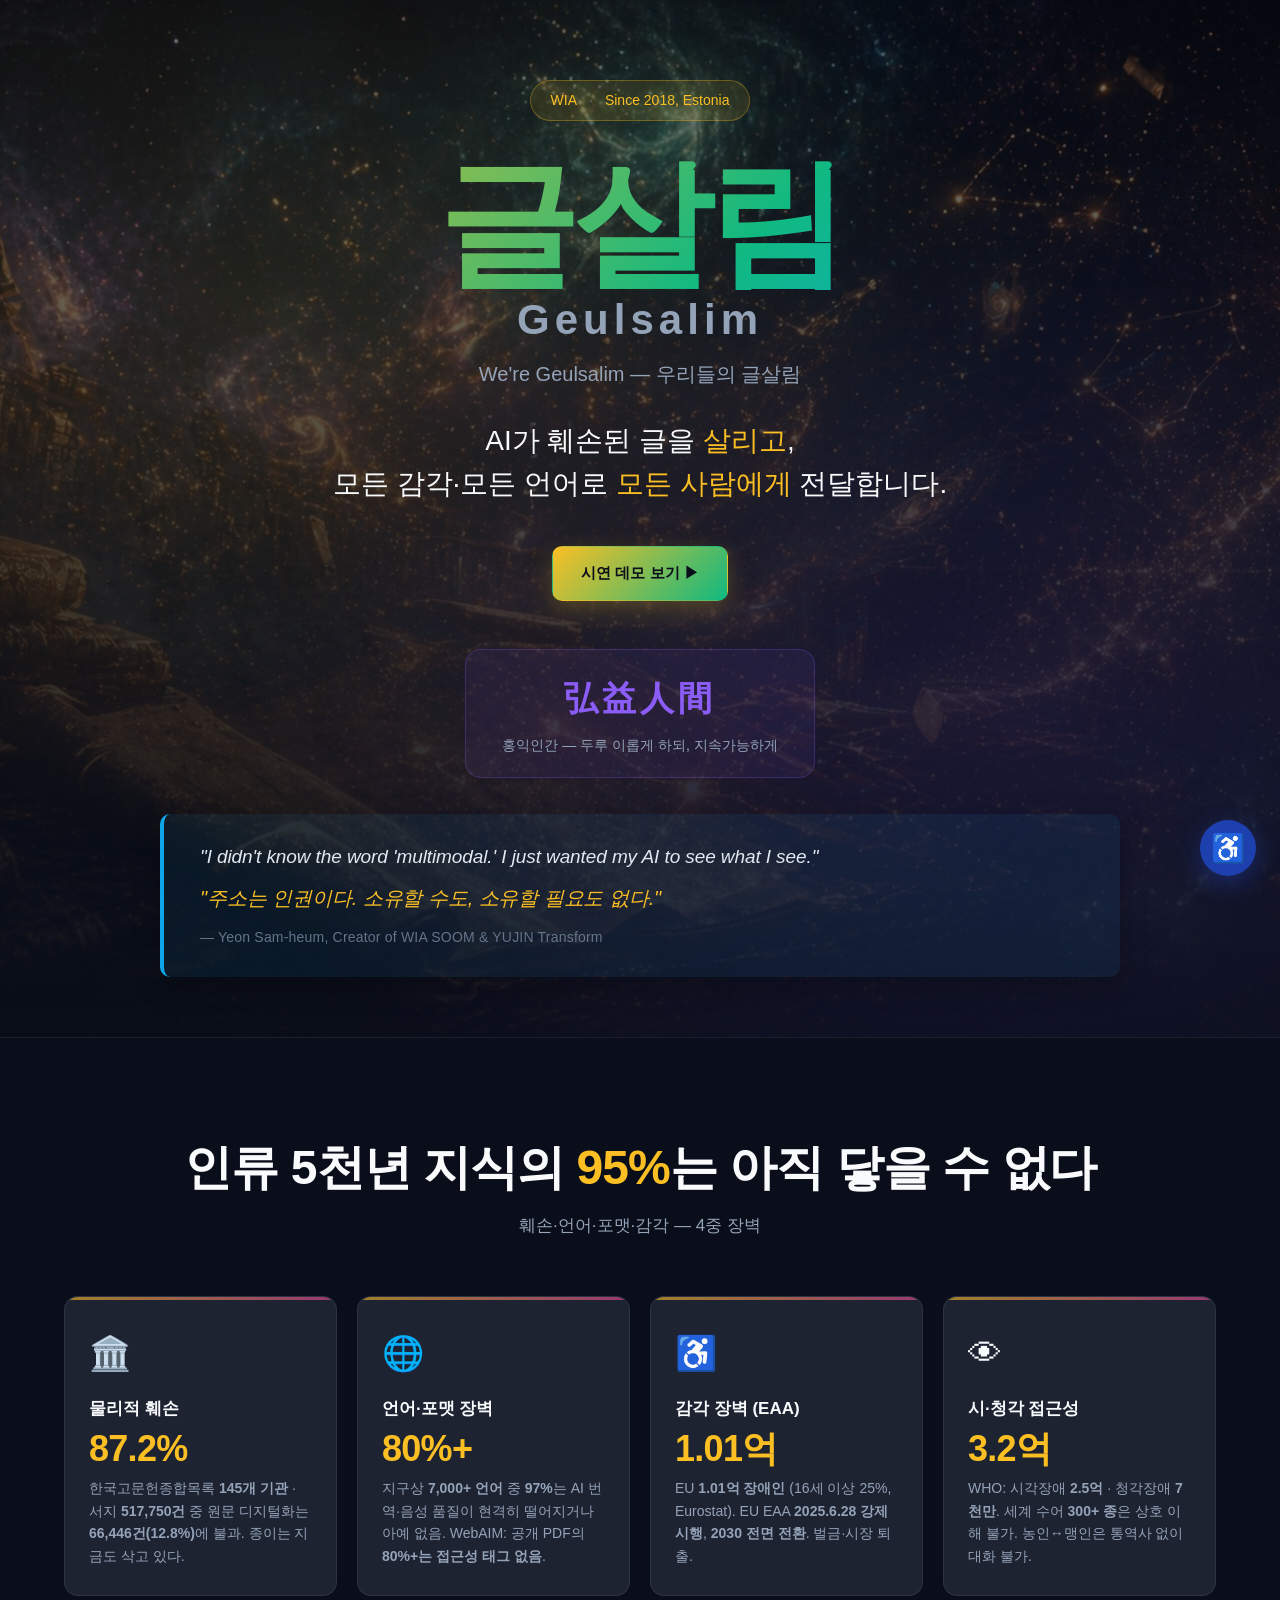
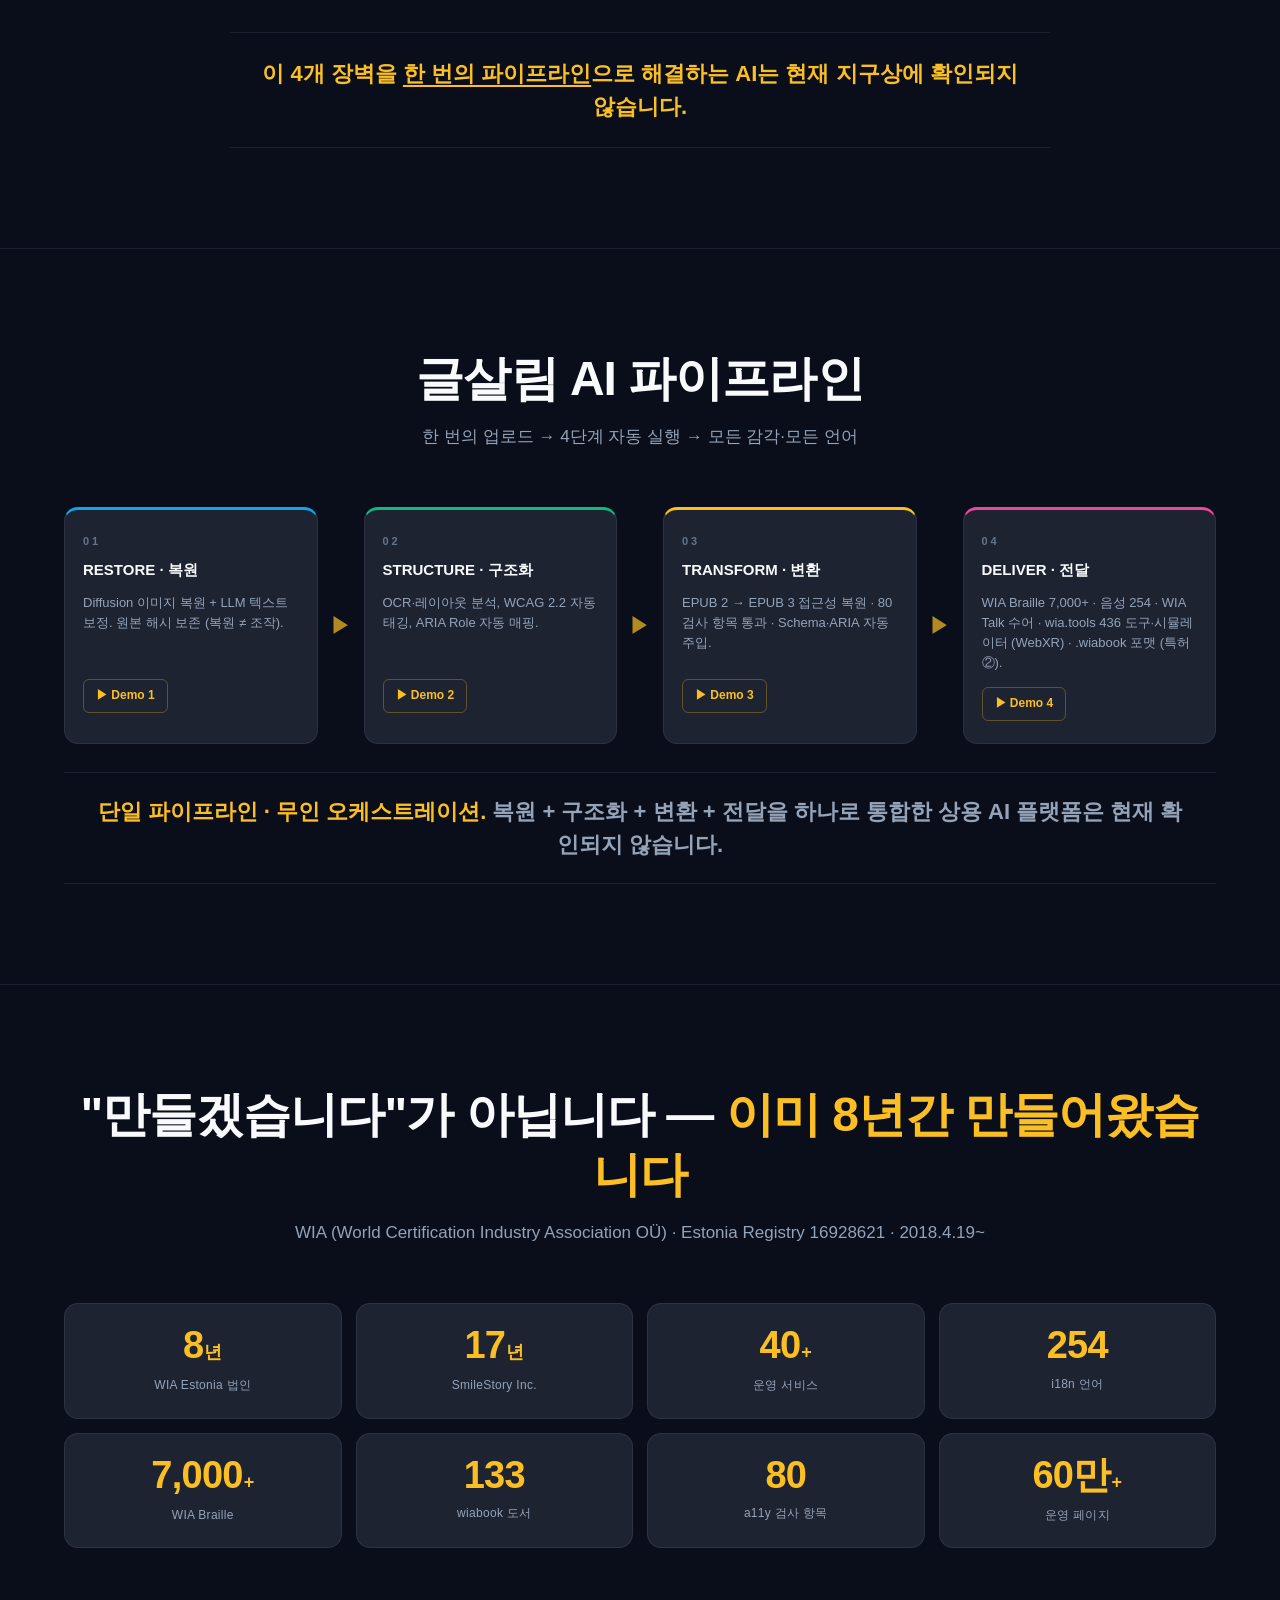
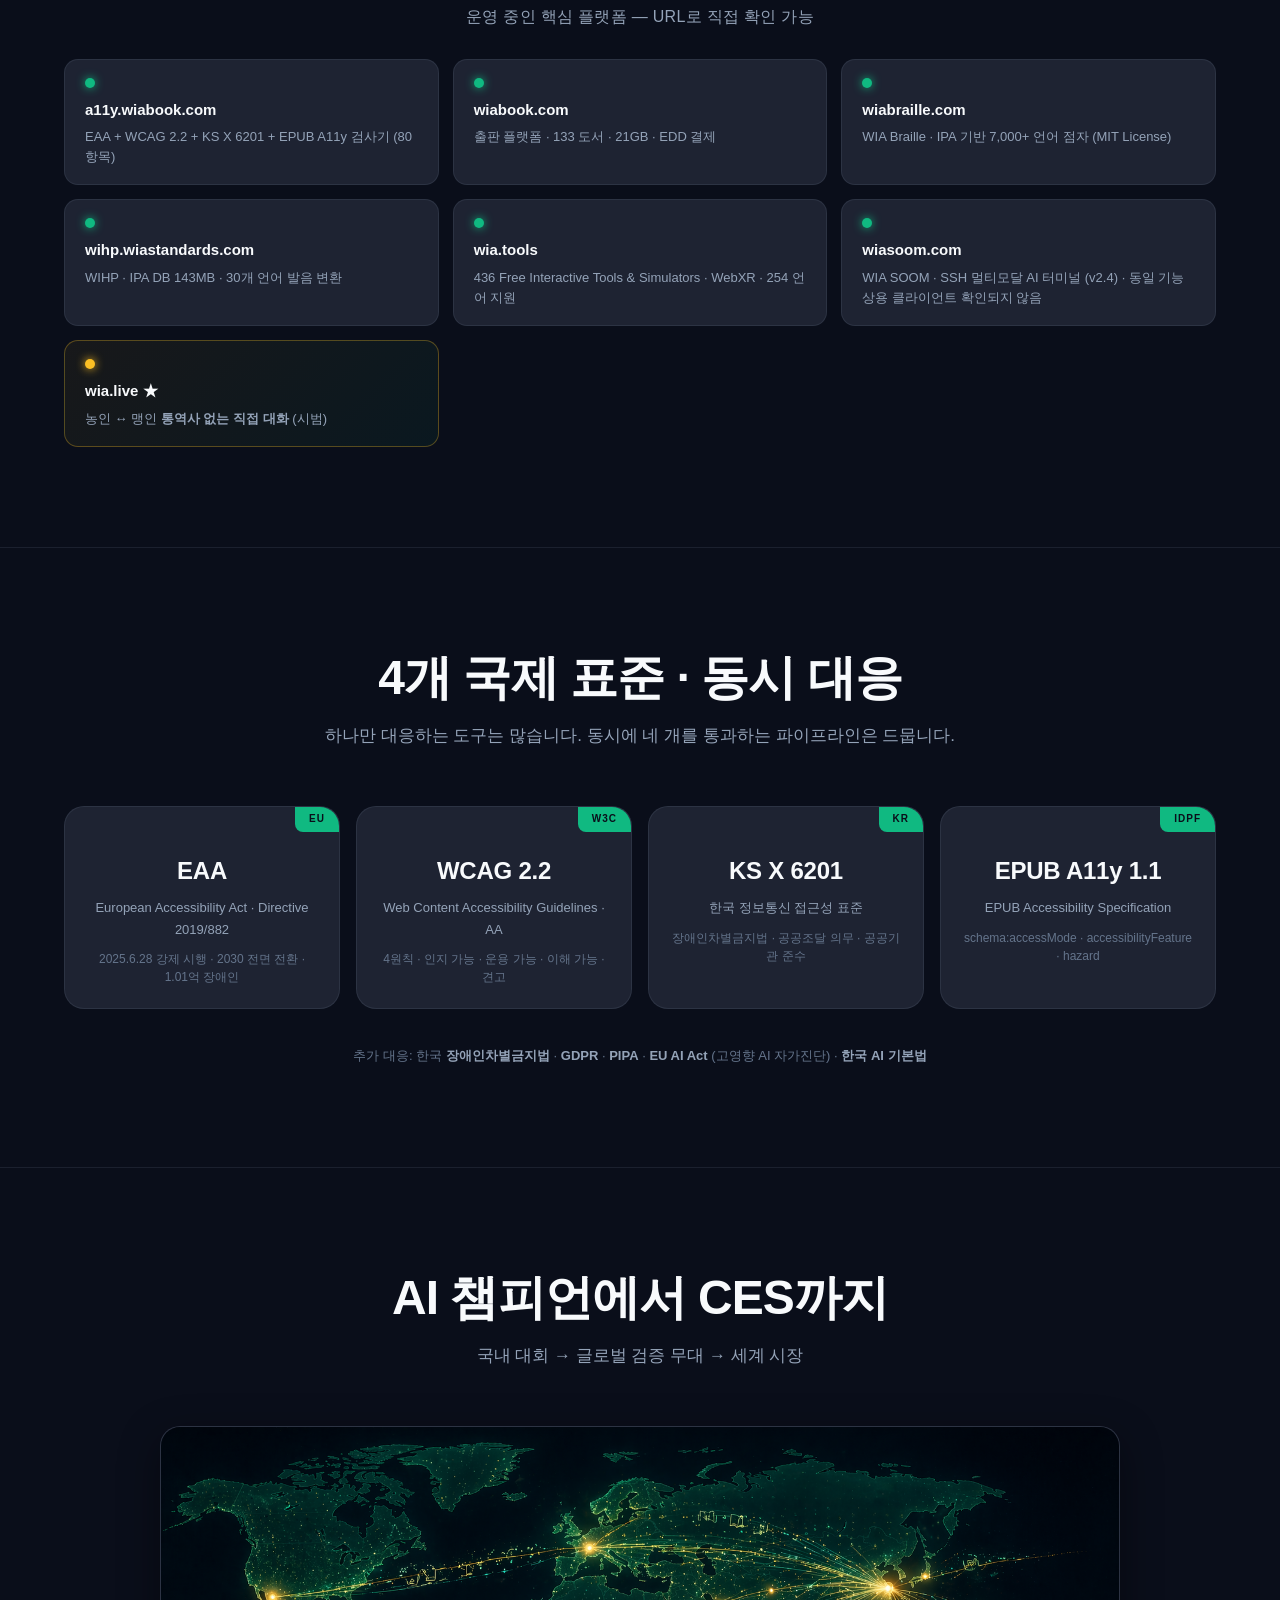
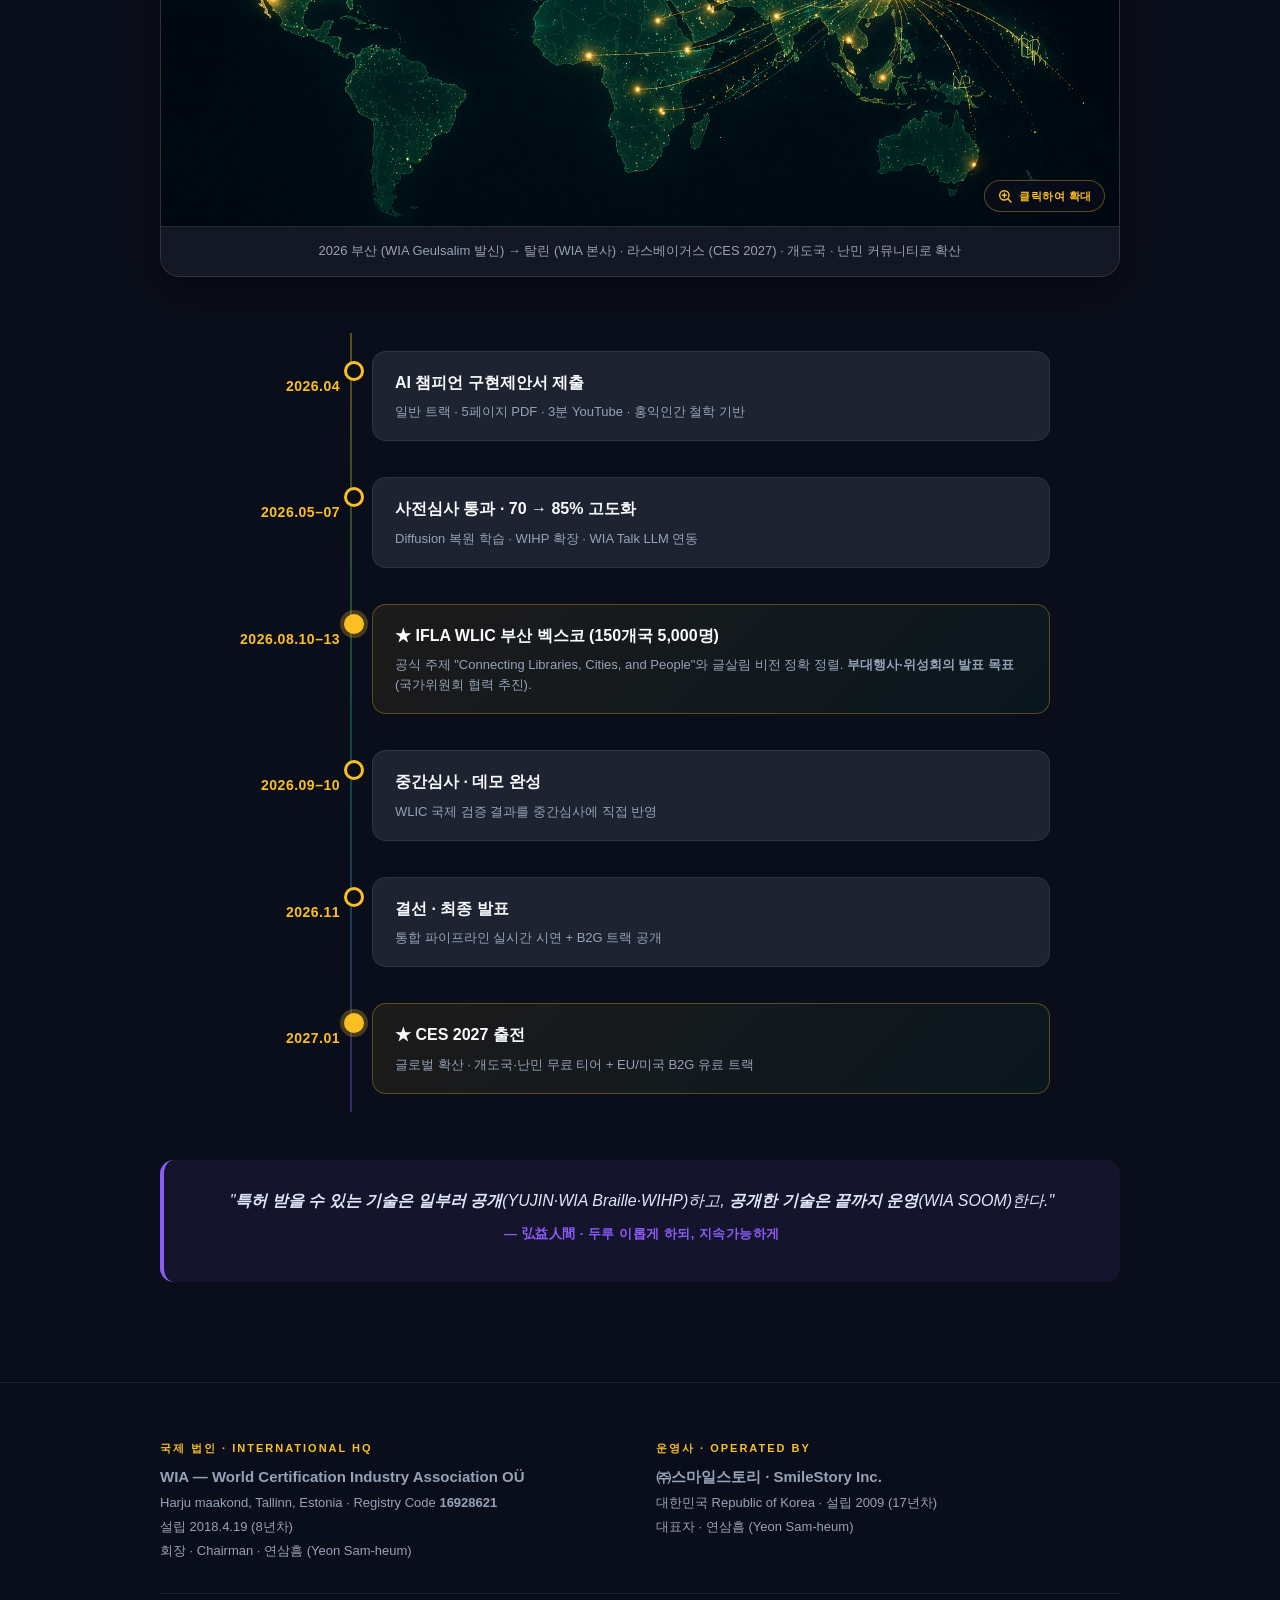
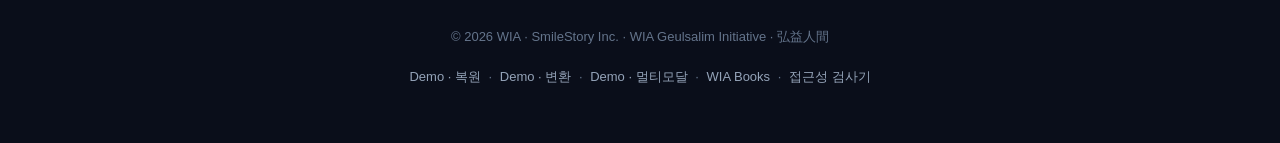
==== index.html @ 5330c53e "Initial release: WIA 글살림 — 2026 전국민 AI 챔피언 대회 출품작 4단계 통합 AI 파이프라인: 고문서 복원(Diffusion+LLM) → WCAG 2.2 " ====
<!DOCTYPE html>
<html lang="ko">
<head>
    <meta charset="UTF-8">
    <meta name="viewport" content="width=device-width, initial-scale=1.0">
    
    <!-- Primary Meta -->
    <title>WIA 글살림 — 고문서 복원·접근성 변환 AI | 2026 전국민 AI 챔피언 대회</title>
    <meta name="title" content="WIA 글살림 — 훼손된 글을 모든 사람에게">
    <meta name="description" content="AI로 훼손 고문서를 복원하고, WCAG 2.2·EPUB·점자·음성·3D 수어로 변환해 7,000개 언어·3억 감각장애인에게 전달하는 통합 AI 에이전트. 2026 전국민 AI 챔피언 대회 출품작.">
    <meta name="keywords" content="WIA 글살림, Geulsalim, 고문서 복원 AI, 접근성 AI, WCAG 2.2, EPUB 접근성, 점자 변환, 수어 AI, 다국어 AI, 문화유산 디지털화, 2026 AI 챔피언, 전국민 AI 경진대회, 연삼흠, WIA">
    <meta name="author" content="연삼흠 · WIA — World Certification Industry Association">
    <meta name="robots" content="index, follow">
    <link rel="canonical" href="https://wiageulsalim.com/">
    
    <!-- Open Graph -->
    <meta property="og:type" content="website">
    <meta property="og:url" content="https://wiageulsalim.com/">
    <meta property="og:title" content="WIA 글살림 — 고문서 복원·접근성 변환 AI | 2026 AI 챔피언 대회">
    <meta property="og:description" content="AI로 훼손 고문서를 복원하고, 7,000개 언어·3억 감각장애인에게 전달. WCAG 2.2·EPUB·점자·수어 통합 파이프라인. 2026 전국민 AI 챔피언 대회 출품작.">
    <meta property="og:image" content="https://wiageulsalim.com/assets/images/og-image.png">
    <meta property="og:locale" content="ko_KR">
    <meta property="og:site_name" content="WIA 글살림">
    <!-- Twitter Card -->
    <meta name="twitter:card" content="summary_large_image">
    <meta name="twitter:title" content="WIA 글살림 — 고문서 복원·접근성 변환 AI">
    <meta name="twitter:description" content="AI로 훼손 고문서를 복원하고, 7,000개 언어·3억 감각장애인에게 전달하는 통합 AI 에이전트.">
    <meta name="twitter:image" content="https://wiageulsalim.com/assets/images/og-image.png">
    <!-- JSON-LD 구조화 데이터 -->
    <script type="application/ld+json">
    {
      "@context": "https://schema.org",
      "@type": "SoftwareApplication",
      "name": "WIA 글살림",
      "alternateName": ["WIA Geulsalim", "글살림 AI"],
      "description": "AI로 훼손 고문서를 복원하고, WCAG 2.2·EPUB·점자·음성·3D 수어로 변환해 7,000개 언어·3억 감각장애인에게 전달하는 통합 AI 에이전트.",
      "url": "https://wiageulsalim.com",
      "author": {
        "@type": "Person",
        "name": "연삼흠",
        "alternateName": "Yeon Sam-heum",
        "affiliation": {
          "@type": "Organization",
          "name": "WIA — World Certification Industry Association",
          "url": "https://wia.world"
        }
      },
      "applicationCategory": "AIApplication",
      "operatingSystem": "Web",
      "offers": { "@type": "Offer", "price": "0", "priceCurrency": "KRW" },
      "keywords": "고문서 복원, 접근성 AI, 문화유산 디지털화, WCAG 2.2, 점자, 수어, 다국어",
      "datePublished": "2026-04-23",
      "license": "https://github.com/WIA-Official/wia-standards-public/blob/main/LICENSE"
    }
    </script>
    
    <!-- Favicon — WIA 공식 파비콘 (wiabook.com 동일) -->
    <link rel="icon" href="/favicon.ico" sizes="any">
    <link rel="icon" type="image/png" href="/assets/images/favicon.png">
    <link rel="apple-touch-icon" sizes="180x180" href="/assets/images/apple-touch-icon.png">
    
    <!-- Fonts -->
    <link rel="preconnect" href="https://cdn.jsdelivr.net">
    <link rel="stylesheet" href="https://cdn.jsdelivr.net/gh/orioncactus/pretendard/dist/web/static/pretendard.css">
    
    <!-- Styles -->
    <link rel="stylesheet" href="/assets/css/main.css">

    <!-- No-JS + reduced-motion fallback: 애니메이션 미작동 환경에서도 콘텐츠 전부 표시 -->
    <noscript>
        <style>.reveal { opacity: 1 !important; transform: none !important; }</style>
    </noscript>
    <style>
        @media (prefers-reduced-motion: reduce) {
            .reveal { opacity: 1 !important; transform: none !important; transition: none !important; }
        }
    </style>
    <script>
        // JS가 로드됐지만 IntersectionObserver 실패 등으로 .is-visible이 안 붙는 최악의 경우에도
        // 1.2초 후에는 무조건 보이게 하는 안전장치 (콘텐츠 영구 숨김 방지)
        (function () {
            var safety = setTimeout(function () {
                document.querySelectorAll('.reveal').forEach(function (el) {
                    el.classList.add('is-visible');
                });
            }, 1200);
            // main.js가 정상 동작하면 그쪽이 먼저 is-visible을 붙이고, 이 타이머는 harmless no-op
            window.__geulsalimFallback = safety;
        })();
    </script>
    
    <!-- Structured Data -->
    <script type="application/ld+json">
    {
      "@context": "https://schema.org",
      "@type": "WebApplication",
      "name": "WIA Geulsalim",
      "alternateName": "We're Geulsalim",
      "description": "AI-powered document restoration and universal accessibility transformation agent",
      "applicationCategory": "Accessibility Tool",
      "operatingSystem": "Web",
      "offers": { "@type": "Offer", "price": "0", "priceCurrency": "USD" },
      "author": {
        "@type": "Organization",
        "name": "World Certification Industry Association",
        "alternateName": "WIA",
        "foundingDate": "2018-04-19",
        "location": "Estonia",
        "url": "https://wia.codes"
      },
      "provider": {
        "@type": "Organization",
        "name": "SmileStory Inc.",
        "foundingDate": "2009",
        "location": "South Korea"
      }
    }
    </script>
</head>
<body>
    <!-- ============================================ -->
    <!-- SECTION 1: HERO - 훅 (3초 안에 전달) -->
    <!-- ============================================ -->
    <section id="hero" class="hero">
        <div class="container">
            <div class="hero-badge">
                <span class="badge-wia">WIA</span>
                <span class="badge-divider">·</span>
                <span class="badge-year">Since 2018, Estonia</span>
            </div>
            <h1 class="hero-title">
                <span class="title-ko">글살림</span>
                <span class="title-en">Geulsalim</span>
            </h1>
            <p class="hero-subtitle">We're Geulsalim — 우리들의 글살림</p>
            <p class="hero-tagline">
                AI가 훼손된 글을 <em>살리고</em>,<br>
                모든 감각·모든 언어로 <em>모든 사람에게</em> 전달합니다.
            </p>
            <div class="hero-cta">
                <a href="/demo/restore/" class="btn btn-primary">시연 데모 보기 ▶</a>
            </div>
            <div class="hero-philosophy">
                <span class="han">弘益人間</span>
                <span class="ko">홍익인간 — 두루 이롭게 하되, 지속가능하게</span>
            </div>
            <div class="hero-quote">
                <p>"I didn't know the word 'multimodal.' I just wanted my AI to see what I see."</p>
                <p class="quote-ko">"주소는 인권이다. 소유할 수도, 소유할 필요도 없다."</p>
                <span class="quote-by">— Yeon Sam-heum, Creator of WIA SOOM &amp; YUJIN Transform</span>
            </div>
        </div>
    </section>

    <!-- ============================================ -->
    <!-- SECTION 2: PROBLEM - 왜 필요한가 -->
    <!-- ============================================ -->
    <section id="problem" class="problem">
        <div class="container">
            <h2>인류 5천년 지식의 <span class="num-hi">95%</span>는 아직 닿을 수 없다</h2>
            <p class="section-lead">훼손·언어·포맷·감각 — 4중 장벽</p>

            <div class="problem-grid">
                <article class="problem-card reveal">
                    <div class="card-icon">🏛️</div>
                    <h3>물리적 훼손</h3>
                    <div class="card-stat">87.2%</div>
                    <p>한국고문헌종합목록 <strong>145개 기관</strong> · 서지 <strong>517,750건</strong> 중
                       원문 디지털화는 <strong>66,446건(12.8%)</strong>에 불과. 종이는 지금도 삭고 있다.</p>
                </article>
                <article class="problem-card reveal">
                    <div class="card-icon">🌐</div>
                    <h3>언어·포맷 장벽</h3>
                    <div class="card-stat">80%+</div>
                    <p>지구상 <strong>7,000+ 언어</strong> 중 <strong>97%</strong>는 AI 번역·음성 품질이 현격히 떨어지거나 아예 없음.
                       WebAIM: 공개 PDF의 <strong>80%+는 접근성 태그 없음</strong>.</p>
                </article>
                <article class="problem-card reveal">
                    <div class="card-icon">♿</div>
                    <h3>감각 장벽 (EAA)</h3>
                    <div class="card-stat">1.01억</div>
                    <p>EU <strong>1.01억 장애인</strong> (16세 이상 25%, Eurostat). EU EAA
                       <strong>2025.6.28 강제 시행</strong>, <strong>2030 전면 전환</strong>. 벌금·시장 퇴출.</p>
                </article>
                <article class="problem-card reveal">
                    <div class="card-icon">👁</div>
                    <h3>시·청각 접근성</h3>
                    <div class="card-stat">3.2억</div>
                    <p>WHO: 시각장애 <strong>2.5억</strong> · 청각장애 <strong>7천만</strong>.
                       세계 수어 <strong>300+ 종</strong>은 상호 이해 불가. 농인↔맹인은 통역사 없이 대화 불가.</p>
                </article>
            </div>

            <p class="problem-callout">
                이 4개 장벽을 <u>한 번의 파이프라인</u>으로 해결하는 AI는 현재 지구상에 확인되지 않습니다.
            </p>
        </div>
    </section>

    <!-- ============================================ -->
    <!-- SECTION 3: SOLUTION - 무엇을 하는가 -->
    <!-- ============================================ -->
    <section id="solution" class="solution">
        <div class="container">
            <h2>글살림 AI 파이프라인</h2>
            <p class="section-lead">한 번의 업로드 → 4단계 자동 실행 → 모든 감각·모든 언어</p>

            <div class="pipeline">
                <div class="pipeline-step reveal" data-color="restore">
                    <div class="step-num">01</div>
                    <h3>RESTORE · 복원</h3>
                    <p>Diffusion 이미지 복원 + LLM 텍스트 보정. 원본 해시 보존 (복원 ≠ 조작).</p>
                    <a href="/demo/restore/" class="step-demo">▶ Demo 1</a>
                </div>
                <div class="pipeline-arrow">▶</div>
                <div class="pipeline-step reveal" data-color="structure">
                    <div class="step-num">02</div>
                    <h3>STRUCTURE · 구조화</h3>
                    <p>OCR·레이아웃 분석, WCAG 2.2 자동 태깅, ARIA Role 자동 매핑.</p>
                    <a href="/demo/transform/" class="step-demo">▶ Demo 2</a>
                </div>
                <div class="pipeline-arrow">▶</div>
                <div class="pipeline-step reveal" data-color="transform">
                    <div class="step-num">03</div>
                    <h3>TRANSFORM · 변환</h3>
                    <p>EPUB 2 → EPUB 3 접근성 복원 · 80 검사 항목 통과 · Schema·ARIA 자동 주입.</p>
                    <a href="/demo/epub/" class="step-demo">▶ Demo 3</a>
                </div>
                <div class="pipeline-arrow">▶</div>
                <div class="pipeline-step reveal" data-color="deliver">
                    <div class="step-num">04</div>
                    <h3>DELIVER · 전달</h3>
                    <p>WIA Braille 7,000+ · 음성 254 · WIA Talk 수어 · wia.tools 436 도구·시뮬레이터 (WebXR) · .wiabook 포맷 (특허 ②).</p>
                    <a href="/demo/multimodal/" class="step-demo">▶ Demo 4</a>
                </div>
            </div>

            <p class="pipeline-footnote">
                <strong>단일 파이프라인 · 무인 오케스트레이션.</strong>
                복원 + 구조화 + 변환 + 전달을 하나로 통합한 상용 AI 플랫폼은 현재 확인되지 않습니다.
            </p>
        </div>
    </section>

    <!-- ============================================ -->
    <!-- SECTION 4: PROOF - 이미 하고 있다 -->
    <!-- ============================================ -->
    <section id="proof" class="proof">
        <div class="container">
            <h2>"만들겠습니다"가 아닙니다 — <em>이미 8년간 만들어왔습니다</em></h2>
            <p class="section-lead">WIA (World Certification Industry Association OÜ) · Estonia Registry 16928621 · 2018.4.19~</p>

            <div class="proof-stats">
                <div class="stat-card reveal"><span class="num">8</span><span class="unit">년</span><span class="label">WIA Estonia 법인</span></div>
                <div class="stat-card reveal"><span class="num">17</span><span class="unit">년</span><span class="label">SmileStory Inc.</span></div>
                <div class="stat-card reveal"><span class="num">40</span><span class="unit">+</span><span class="label">운영 서비스</span></div>
                <div class="stat-card reveal"><span class="num">254</span><span class="label">i18n 언어</span></div>
                <div class="stat-card reveal"><span class="num">7,000</span><span class="unit">+</span><span class="label">WIA Braille</span></div>
                <div class="stat-card reveal"><span class="num">133</span><span class="label">wiabook 도서</span></div>
                <div class="stat-card reveal"><span class="num">80</span><span class="label">a11y 검사 항목</span></div>
                <div class="stat-card reveal"><span class="num">60만</span><span class="unit">+</span><span class="label">운영 페이지</span></div>
            </div>

            <p class="proof-subtitle">운영 중인 핵심 플랫폼 — URL로 직접 확인 가능</p>

            <div class="proof-services">
                <a href="https://a11y.wiabook.com" target="_blank" rel="noopener" class="service-card reveal">
                    <div class="service-dot"></div>
                    <div class="service-name">a11y.wiabook.com</div>
                    <div class="service-desc">EAA + WCAG 2.2 + KS X 6201 + EPUB A11y 검사기 (80항목)</div>
                </a>
                <a href="https://wiabook.com" target="_blank" rel="noopener" class="service-card reveal">
                    <div class="service-dot"></div>
                    <div class="service-name">wiabook.com</div>
                    <div class="service-desc">출판 플랫폼 · 133 도서 · 21GB · EDD 결제</div>
                </a>
                <a href="https://wiabraille.com" target="_blank" rel="noopener" class="service-card reveal">
                    <div class="service-dot"></div>
                    <div class="service-name">wiabraille.com</div>
                    <div class="service-desc">WIA Braille · IPA 기반 7,000+ 언어 점자 (MIT License)</div>
                </a>
                <a href="https://wihp.wiastandards.com" target="_blank" rel="noopener" class="service-card reveal">
                    <div class="service-dot"></div>
                    <div class="service-name">wihp.wiastandards.com</div>
                    <div class="service-desc">WIHP · IPA DB 143MB · 30개 언어 발음 변환</div>
                </a>
                <a href="https://wia.tools/" target="_blank" rel="noopener" class="service-card reveal">
                    <div class="service-dot"></div>
                    <div class="service-name">wia.tools</div>
                    <div class="service-desc">436 Free Interactive Tools &amp; Simulators · WebXR · 254 언어 지원</div>
                </a>
                <a href="https://wiasoom.com" target="_blank" rel="noopener" class="service-card reveal">
                    <div class="service-dot"></div>
                    <div class="service-name">wiasoom.com</div>
                    <div class="service-desc">WIA SOOM · SSH 멀티모달 AI 터미널 (v2.4) · 동일 기능 상용 클라이언트 확인되지 않음</div>
                </a>
                <a href="https://wia.live" target="_blank" rel="noopener" class="service-card reveal highlight">
                    <div class="service-dot gold"></div>
                    <div class="service-name">wia.live ★</div>
                    <div class="service-desc">농인 ↔ 맹인 <strong>통역사 없는 직접 대화</strong> (시범)</div>
                </a>
            </div>
        </div>
    </section>

    <!-- ============================================ -->
    <!-- SECTION 5: STANDARDS - 국제 표준 대응 -->
    <!-- ============================================ -->
    <section id="standards" class="standards">
        <div class="container">
            <h2>4개 국제 표준 · 동시 대응</h2>
            <p class="section-lead">하나만 대응하는 도구는 많습니다. 동시에 네 개를 통과하는 파이프라인은 드뭅니다.</p>

            <div class="standards-grid">
                <div class="standard-badge reveal">
                    <div class="std-ribbon">EU</div>
                    <h3>EAA</h3>
                    <p class="std-sub">European Accessibility Act · Directive 2019/882</p>
                    <p class="std-meta">2025.6.28 강제 시행 · 2030 전면 전환 · 1.01억 장애인</p>
                </div>
                <div class="standard-badge reveal">
                    <div class="std-ribbon">W3C</div>
                    <h3>WCAG 2.2</h3>
                    <p class="std-sub">Web Content Accessibility Guidelines · AA</p>
                    <p class="std-meta">4원칙 · 인지 가능 · 운용 가능 · 이해 가능 · 견고</p>
                </div>
                <div class="standard-badge reveal">
                    <div class="std-ribbon">KR</div>
                    <h3>KS X 6201</h3>
                    <p class="std-sub">한국 정보통신 접근성 표준</p>
                    <p class="std-meta">장애인차별금지법 · 공공조달 의무 · 공공기관 준수</p>
                </div>
                <div class="standard-badge reveal">
                    <div class="std-ribbon">IDPF</div>
                    <h3>EPUB A11y 1.1</h3>
                    <p class="std-sub">EPUB Accessibility Specification</p>
                    <p class="std-meta">schema:accessMode · accessibilityFeature · hazard</p>
                </div>
            </div>

            <p class="standards-footnote">
                추가 대응: 한국 <strong>장애인차별금지법</strong> · <strong>GDPR</strong> · <strong>PIPA</strong> ·
                <strong>EU AI Act</strong> (고영향 AI 자가진단) · <strong>한국 AI 기본법</strong>
            </p>
        </div>
    </section>

    <!-- ============================================ -->
    <!-- SECTION 6: VISION - CES 2027 로드맵 -->
    <!-- ============================================ -->
    <section id="vision" class="vision">
        <div class="container">
            <h2>AI 챔피언에서 CES까지</h2>
            <p class="section-lead">국내 대회 → 글로벌 검증 무대 → 세계 시장</p>

            <figure class="global-map reveal">
                <button class="zoomable" type="button"
                        data-zoom-src="/assets/images/global-roadmap.png"
                        data-zoom-alt="부산(한국)에서 발신된 황금빛 데이터 흐름이 에스토니아 탈린, 라스베이거스, 동남아시아·중동·아프리카 개발도상국 노드로 뻗어나가는 세계 지도"
                        aria-label="글로벌 확산 지도 확대 보기">
                    <img src="/assets/images/global-roadmap.png"
                         alt="부산(한국)에서 발신된 황금빛 데이터 흐름이 에스토니아 탈린, 라스베이거스, 동남아시아·중동·아프리카 개발도상국 노드로 뻗어나가는 세계 지도"
                         loading="lazy">
                    <span class="zoom-hint" aria-hidden="true">
                        <svg width="16" height="16" viewBox="0 0 24 24" fill="none" stroke="currentColor" stroke-width="2.2" stroke-linecap="round" stroke-linejoin="round"><circle cx="11" cy="11" r="7"/><path d="m21 21-4.35-4.35"/><path d="M11 8v6M8 11h6"/></svg>
                        클릭하여 확대
                    </span>
                </button>
                <figcaption>
                    2026 부산 (WIA Geulsalim 발신) →
                    탈린 (WIA 본사) · 라스베이거스 (CES 2027) · 개도국 · 난민 커뮤니티로 확산
                </figcaption>
            </figure>

            <ol class="vision-timeline">
                <li class="timeline-item reveal">
                    <div class="timeline-date">2026.04</div>
                    <div class="timeline-body">
                        <h3>AI 챔피언 구현제안서 제출</h3>
                        <p>일반 트랙 · 5페이지 PDF · 3분 YouTube · 홍익인간 철학 기반</p>
                    </div>
                </li>
                <li class="timeline-item reveal">
                    <div class="timeline-date">2026.05–07</div>
                    <div class="timeline-body">
                        <h3>사전심사 통과 · 70 → 85% 고도화</h3>
                        <p>Diffusion 복원 학습 · WIHP 확장 · WIA Talk LLM 연동</p>
                    </div>
                </li>
                <li class="timeline-item reveal highlight">
                    <div class="timeline-date">2026.08.10–13</div>
                    <div class="timeline-body">
                        <h3>★ IFLA WLIC 부산 벡스코 (150개국 5,000명)</h3>
                        <p>공식 주제 "Connecting Libraries, Cities, and People"와 글살림 비전 정확 정렬.
                           <strong>부대행사·위성회의 발표 목표</strong> (국가위원회 협력 추진).</p>
                    </div>
                </li>
                <li class="timeline-item reveal">
                    <div class="timeline-date">2026.09–10</div>
                    <div class="timeline-body">
                        <h3>중간심사 · 데모 완성</h3>
                        <p>WLIC 국제 검증 결과를 중간심사에 직접 반영</p>
                    </div>
                </li>
                <li class="timeline-item reveal">
                    <div class="timeline-date">2026.11</div>
                    <div class="timeline-body">
                        <h3>결선 · 최종 발표</h3>
                        <p>통합 파이프라인 실시간 시연 + B2G 트랙 공개</p>
                    </div>
                </li>
                <li class="timeline-item reveal highlight">
                    <div class="timeline-date">2027.01</div>
                    <div class="timeline-body">
                        <h3>★ CES 2027 출전</h3>
                        <p>글로벌 확산 · 개도국·난민 무료 티어 + EU/미국 B2G 유료 트랙</p>
                    </div>
                </li>
            </ol>

            <div class="vision-quote">
                <p>"<strong>특허 받을 수 있는 기술은 일부러 공개</strong>(YUJIN·WIA Braille·WIHP)하고,
                <strong>공개한 기술은 끝까지 운영</strong>(WIA SOOM)한다."</p>
                <p class="quote-by">— 弘益人間 · 두루 이롭게 하되, 지속가능하게</p>
            </div>
        </div>
    </section>

    <!-- ============================================ -->
    <!-- Image Zoom Dialog (lightbox) — WIA Geulsalim -->
    <!-- ============================================ -->
    <dialog id="imgZoom" class="img-zoom" aria-label="이미지 확대 보기">
        <button class="img-zoom-close" type="button" aria-label="닫기 (Esc)">×</button>
        <img class="img-zoom-img" src="" alt="">
        <p class="img-zoom-caption"></p>
    </dialog>

    <!-- ============================================ -->
    <!-- SECTION 7: FOOTER -->
    <!-- ============================================ -->
    <footer class="footer">
        <div class="container">
            <div class="footer-orgs">
                <div class="footer-org">
                    <div class="footer-org-label">국제 법인 · International HQ</div>
                    <p class="footer-org-name">WIA — World Certification Industry Association OÜ</p>
                    <p>Harju maakond, Tallinn, Estonia · Registry Code <strong>16928621</strong></p>
                    <p>설립 2018.4.19 (8년차)</p>
                    <p>회장 · Chairman · 연삼흠 (Yeon Sam-heum)</p>
                </div>
                <div class="footer-org">
                    <div class="footer-org-label">운영사 · Operated by</div>
                    <p class="footer-org-name">㈜스마일스토리 · SmileStory Inc.</p>
                    <p>대한민국 Republic of Korea · 설립 2009 (17년차)</p>
                    <p>대표자 · 연삼흠 (Yeon Sam-heum)</p>
                </div>
            </div>
            <p class="footer-copy">© 2026 WIA · SmileStory Inc. · WIA Geulsalim Initiative · 弘益人間</p>
            <p class="footer-links">
                <a href="/demo/restore/">Demo · 복원</a> ·
                <a href="/demo/transform/">Demo · 변환</a> ·
                <a href="/demo/multimodal/">Demo · 멀티모달</a> ·
                <a href="https://wiabook.com" target="_blank" rel="noopener">WIA Books</a> ·
                <a href="https://a11y.wiabook.com" target="_blank" rel="noopener">접근성 검사기</a>
            </p>
        </div>
    </footer>

    <script src="/assets/js/main.js"></script>
    <script src="/assets/js/a11y-widget.js" defer></script>
</body>
</html>
---- assets/css/main.css ----
/* ==========================================================
   WIA Geulsalim — Main Stylesheet
   We're Geulsalim · 우리들의 글살림 · 弘益人間
   ========================================================== */

* { margin: 0; padding: 0; box-sizing: border-box; }

:root {
    --bg-primary: #0a0e1a;
    --bg-secondary: #141824;
    --bg-card: #1e2332;
    --bg-card-2: #252c3f;
    --text-primary: #f8fafc;
    --text-secondary: #94a3b8;
    --text-muted: #64748b;

    --accent-gold: #fbbf24;     /* 글살림 — 따뜻한 금색 (생명) */
    --accent-jade: #10b981;     /* 살림 — 생명·복원 (녹색) */
    --accent-violet: #8b5cf6;   /* 지식·문화 */
    --accent-ocean: #0ea5e9;    /* 글로벌 */
    --accent-rose: #ec4899;     /* 멀티모달 */

    --border: #334155;
    --border-soft: rgba(148, 163, 184, 0.12);
    --max-width: 1200px;
    --radius: 14px;
    --radius-lg: 20px;
    --shadow-glow: 0 0 32px rgba(251, 191, 36, 0.18);
}

html { scroll-behavior: smooth; }

body {
    font-family: 'Pretendard', -apple-system, BlinkMacSystemFont, sans-serif;
    background: var(--bg-primary);
    color: var(--text-primary);
    line-height: 1.65;
    overflow-x: hidden;
    -webkit-font-smoothing: antialiased;
}

.container {
    max-width: var(--max-width);
    margin: 0 auto;
    padding: 0 24px;
}

em { font-style: normal; color: var(--accent-gold); }
.num-hi { color: var(--accent-gold); font-weight: 900; }

/* ============================================
   SECTION 1: HERO
   ============================================ */
.hero {
    min-height: 100vh;
    display: flex;
    align-items: center;
    background:
        linear-gradient(180deg, rgba(10,14,26,0.55) 0%, rgba(10,14,26,0.82) 55%, rgba(10,14,26,0.94) 100%),
        url('/assets/images/hero-bg.jpg') center/cover no-repeat,
        linear-gradient(135deg, #0a0e1a 0%, #1a1f35 100%);
    text-align: center;
    padding: 80px 0 60px;
    position: relative;
    overflow: hidden;
}

.hero::before {
    content: '';
    position: absolute;
    inset: 0;
    background:
        radial-gradient(ellipse at 20% 30%, rgba(251, 191, 36, 0.12) 0%, transparent 55%),
        radial-gradient(ellipse at 80% 70%, rgba(139, 92, 246, 0.12) 0%, transparent 55%);
    opacity: 0.9;
    pointer-events: none;
}
.hero > .container { position: relative; z-index: 2; width: 100%; }

.hero-badge {
    display: inline-flex;
    gap: 12px;
    align-items: center;
    padding: 8px 20px;
    background: rgba(251, 191, 36, 0.1);
    border: 1px solid rgba(251, 191, 36, 0.3);
    border-radius: 50px;
    font-size: 14px;
    color: var(--accent-gold);
    margin-bottom: 36px;
}
.badge-divider { color: var(--text-muted); }

.hero-title {
    font-size: clamp(64px, 11vw, 140px);
    font-weight: 900;
    letter-spacing: -0.04em;
    line-height: 0.95;
    margin-bottom: 18px;
}
.hero-title .title-ko {
    display: block;
    background: linear-gradient(135deg, var(--accent-gold) 0%, var(--accent-jade) 60%, var(--accent-ocean) 100%);
    -webkit-background-clip: text;
    -webkit-text-fill-color: transparent;
    background-clip: text;
}
.hero-title .title-en {
    display: block;
    font-size: 0.3em;
    font-weight: 600;
    color: var(--text-secondary);
    letter-spacing: 0.12em;
    margin-top: 10px;
}

.hero-subtitle {
    font-size: clamp(16px, 2vw, 20px);
    color: var(--text-secondary);
    margin-bottom: 28px;
    font-weight: 500;
}

.hero-tagline {
    font-size: clamp(18px, 2.7vw, 28px);
    color: var(--text-primary);
    max-width: 820px;
    margin: 0 auto 40px;
    font-weight: 300;
    line-height: 1.55;
}

.hero-cta {
    display: flex;
    gap: 16px;
    justify-content: center;
    flex-wrap: wrap;
    margin-bottom: 48px;
}
.btn {
    display: inline-flex;
    align-items: center;
    padding: 14px 28px;
    border-radius: 10px;
    font-size: 15px;
    font-weight: 700;
    text-decoration: none;
    transition: all 0.25s ease;
    border: 1px solid transparent;
}
.btn-primary {
    background: linear-gradient(135deg, var(--accent-gold), var(--accent-jade));
    color: #0a0e1a;
    box-shadow: 0 8px 24px rgba(251, 191, 36, 0.25);
}
.btn-primary:hover { transform: translateY(-2px); box-shadow: 0 12px 32px rgba(251, 191, 36, 0.35); }
.btn-ghost {
    background: transparent;
    color: var(--text-primary);
    border-color: var(--border);
}
.btn-ghost:hover { border-color: var(--accent-gold); color: var(--accent-gold); }

.hero-philosophy {
    display: inline-flex;
    flex-direction: column;
    align-items: center;
    gap: 8px;
    padding: 20px 36px;
    background: rgba(139, 92, 246, 0.08);
    border: 1px solid rgba(139, 92, 246, 0.25);
    border-radius: 16px;
    margin-bottom: 36px;
}
.hero-philosophy .han {
    font-size: 34px;
    font-weight: 700;
    color: var(--accent-violet);
    letter-spacing: 0.12em;
}
.hero-philosophy .ko {
    font-size: 14px;
    color: var(--text-secondary);
}

.hero-quote {
    max-width: 960px;
    margin: 0 auto;
    padding: 28px 36px;
    background: rgba(14, 165, 233, 0.07);
    border-left: 4px solid var(--accent-ocean);
    border-radius: 10px;
    text-align: left;
    box-shadow: 0 8px 28px rgba(0, 0, 0, 0.25);
}
.hero-quote p {
    font-size: 19px;
    color: #e2e8f0;
    font-style: italic;
    margin-bottom: 12px;
    line-height: 1.55;
    letter-spacing: -0.005em;
}
.hero-quote .quote-ko {
    color: var(--accent-gold);
    font-size: 20px;
    font-weight: 500;
}
.hero-quote .quote-by {
    font-size: 14px;
    color: var(--text-muted);
    font-style: normal;
    display: block;
    margin-top: 10px;
    letter-spacing: 0.2px;
}
@media (max-width: 720px) {
    .hero-quote { padding: 22px 22px; }
    .hero-quote p { font-size: 16px; }
    .hero-quote .quote-ko { font-size: 17px; }
}

/* ============================================
   GENERAL SECTION
   ============================================ */
section:not(.hero) {
    padding: 100px 0;
    border-top: 1px solid var(--border-soft);
    position: relative;
}
section h2 {
    font-size: clamp(28px, 4.5vw, 48px);
    font-weight: 800;
    margin-bottom: 14px;
    letter-spacing: -0.02em;
    text-align: center;
    line-height: 1.25;
}
.section-lead {
    font-size: 17px;
    color: var(--text-secondary);
    text-align: center;
    margin-bottom: 56px;
    max-width: 720px;
    margin-left: auto;
    margin-right: auto;
}

/* ============================================
   SECTION 2: PROBLEM
   ============================================ */
.problem-grid {
    display: grid;
    grid-template-columns: repeat(auto-fit, minmax(260px, 1fr));
    gap: 20px;
    margin-bottom: 36px;
}
.problem-card {
    background: var(--bg-card);
    border: 1px solid var(--border-soft);
    border-radius: var(--radius);
    padding: 28px 24px;
    transition: transform 0.3s, border-color 0.3s;
    position: relative;
    overflow: hidden;
}
.problem-card::before {
    content: '';
    position: absolute;
    top: 0; left: 0; right: 0;
    height: 3px;
    background: linear-gradient(90deg, var(--accent-gold), var(--accent-rose));
    opacity: 0.6;
}
.problem-card:hover { transform: translateY(-4px); border-color: var(--accent-gold); }
.card-icon { font-size: 34px; margin-bottom: 14px; }
.problem-card h3 {
    font-size: 17px;
    font-weight: 700;
    margin-bottom: 8px;
    color: var(--text-primary);
}
.card-stat {
    font-size: 36px;
    font-weight: 900;
    color: var(--accent-gold);
    letter-spacing: -0.02em;
    margin-bottom: 10px;
    line-height: 1;
}
.problem-card p {
    font-size: 14px;
    color: var(--text-secondary);
    line-height: 1.6;
}
.problem-callout {
    text-align: center;
    font-size: 22px;
    color: var(--accent-gold);
    font-weight: 700;
    max-width: 820px;
    margin: 0 auto;
    padding: 24px 28px;
    border-top: 1px solid var(--border-soft);
    border-bottom: 1px solid var(--border-soft);
    line-height: 1.5;
}
@media (max-width: 720px) {
    .problem-callout { font-size: 18px; padding: 20px 22px; }
}
.problem-callout u { text-decoration-color: var(--accent-gold); text-underline-offset: 4px; }

/* ============================================
   SECTION 3: SOLUTION (Pipeline)
   ============================================ */
.pipeline {
    display: grid;
    grid-template-columns: 1fr auto 1fr auto 1fr auto 1fr;
    gap: 12px;
    align-items: stretch;
    margin-bottom: 28px;
}
.pipeline-step {
    background: var(--bg-card);
    border: 1px solid var(--border-soft);
    border-radius: var(--radius);
    padding: 22px 18px;
    position: relative;
    transition: all 0.3s;
}
.pipeline-step[data-color="restore"]   { border-top: 3px solid var(--accent-ocean); }
.pipeline-step[data-color="structure"] { border-top: 3px solid var(--accent-jade); }
.pipeline-step[data-color="transform"] { border-top: 3px solid var(--accent-gold); }
.pipeline-step[data-color="deliver"]   { border-top: 3px solid var(--accent-rose); }
.pipeline-step:hover { background: var(--bg-card-2); transform: translateY(-3px); }
.step-num {
    font-size: 11px;
    color: var(--text-muted);
    font-weight: 800;
    letter-spacing: 3px;
    margin-bottom: 8px;
}
.pipeline-step h3 {
    font-size: 15px;
    font-weight: 800;
    margin-bottom: 10px;
    color: var(--text-primary);
}
.pipeline-step p {
    font-size: 13px;
    color: var(--text-secondary);
    margin-bottom: 14px;
    line-height: 1.55;
    min-height: 72px;
}
.step-demo {
    display: inline-block;
    font-size: 12px;
    color: var(--accent-gold);
    text-decoration: none;
    font-weight: 700;
    padding: 6px 12px;
    border: 1px solid rgba(251, 191, 36, 0.3);
    border-radius: 6px;
    transition: all 0.25s;
}
.step-demo:hover { background: var(--accent-gold); color: #0a0e1a; }
.pipeline-arrow {
    font-size: 22px;
    color: var(--accent-gold);
    align-self: center;
    opacity: 0.7;
}
.pipeline-footnote {
    text-align: center;
    color: var(--text-secondary);
    font-size: 22px;
    font-weight: 600;
    max-width: 100%;
    margin: 0 auto;
    padding: 22px 28px;
    line-height: 1.5;
    border-top: 1px solid var(--border-soft);
    border-bottom: 1px solid var(--border-soft);
}
.pipeline-footnote strong { color: var(--accent-gold); }
@media (max-width: 720px) {
    .pipeline-footnote { font-size: 17px; padding: 18px 20px; }
}

/* ============================================
   SECTION 4: PROOF
   ============================================ */
.proof-stats {
    display: grid;
    grid-template-columns: repeat(4, 1fr);
    gap: 14px;
    margin-bottom: 56px;
}
@media (max-width: 720px) {
    .proof-stats { grid-template-columns: repeat(2, 1fr); }
}
.stat-card {
    background: var(--bg-card);
    border: 1px solid var(--border-soft);
    border-radius: var(--radius);
    padding: 22px 12px;
    text-align: center;
    transition: all 0.3s;
}
.stat-card:hover {
    background: var(--bg-card-2);
    border-color: var(--accent-gold);
    transform: translateY(-3px);
}
.stat-card .num {
    font-size: 38px;
    font-weight: 900;
    color: var(--accent-gold);
    letter-spacing: -0.02em;
    display: inline-block;
    line-height: 1;
}
.stat-card .unit {
    font-size: 18px;
    font-weight: 700;
    color: var(--accent-gold);
    margin-left: 1px;
}
.stat-card .label {
    display: block;
    margin-top: 8px;
    font-size: 12px;
    color: var(--text-secondary);
    letter-spacing: 0.3px;
}
.proof-subtitle {
    text-align: center;
    font-size: 16px;
    color: var(--text-secondary);
    margin-bottom: 28px;
    letter-spacing: 0.3px;
}
.proof-services {
    display: grid;
    grid-template-columns: repeat(auto-fit, minmax(280px, 1fr));
    gap: 14px;
}
.service-card {
    display: block;
    padding: 18px 20px;
    background: var(--bg-card);
    border: 1px solid var(--border-soft);
    border-radius: var(--radius);
    text-decoration: none;
    color: var(--text-primary);
    transition: all 0.3s;
    position: relative;
}
.service-card:hover {
    background: var(--bg-card-2);
    border-color: var(--accent-gold);
    transform: translateY(-2px);
}
.service-card.highlight {
    background: linear-gradient(135deg, rgba(251, 191, 36, 0.06), rgba(16, 185, 129, 0.06));
    border-color: rgba(251, 191, 36, 0.3);
}
.service-dot {
    width: 10px;
    height: 10px;
    background: var(--accent-jade);
    border-radius: 50%;
    margin-bottom: 10px;
    box-shadow: 0 0 10px var(--accent-jade);
    animation: dotPulse 2s infinite;
}
.service-dot.gold { background: var(--accent-gold); box-shadow: 0 0 10px var(--accent-gold); }
@keyframes dotPulse { 0%,100% { opacity: 1; } 50% { opacity: 0.4; } }
.service-name {
    font-size: 15px;
    font-weight: 700;
    margin-bottom: 5px;
    color: var(--text-primary);
}
.service-desc {
    font-size: 13px;
    color: var(--text-secondary);
    line-height: 1.5;
}

/* ============================================
   SECTION 5: STANDARDS
   ============================================ */
.standards-grid {
    display: grid;
    grid-template-columns: repeat(auto-fit, minmax(220px, 1fr));
    gap: 16px;
    margin-bottom: 36px;
}
.standard-badge {
    background: var(--bg-card);
    border: 1px solid var(--border-soft);
    border-radius: var(--radius-lg);
    padding: 28px 22px 22px;
    text-align: center;
    position: relative;
    transition: all 0.3s;
    overflow: hidden;
}
.standard-badge:hover {
    transform: translateY(-4px);
    border-color: var(--accent-jade);
    box-shadow: 0 12px 32px rgba(16, 185, 129, 0.15);
}
.std-ribbon {
    position: absolute;
    top: 0; right: 0;
    background: var(--accent-jade);
    color: #0a0e1a;
    font-size: 10px;
    font-weight: 800;
    padding: 4px 14px;
    letter-spacing: 1px;
    border-bottom-left-radius: 8px;
}
.standard-badge h3 {
    font-size: 24px;
    font-weight: 900;
    color: var(--text-primary);
    margin: 16px 0 6px;
    letter-spacing: -0.01em;
}
.std-sub {
    font-size: 13px;
    color: var(--text-secondary);
    margin-bottom: 10px;
    font-weight: 500;
}
.std-meta {
    font-size: 12px;
    color: var(--text-muted);
    line-height: 1.5;
}
.standards-footnote {
    text-align: center;
    font-size: 13px;
    color: var(--text-muted);
    max-width: 820px;
    margin: 0 auto;
    line-height: 1.7;
}
.standards-footnote strong { color: var(--text-secondary); font-weight: 600; }

/* ============================================
   SECTION 6: VISION (Timeline)
   ============================================ */
.global-map {
    max-width: 960px;
    margin: 0 auto 56px;
    border-radius: var(--radius-lg);
    overflow: hidden;
    border: 1px solid var(--border-soft);
    background: var(--bg-card);
    box-shadow: 0 12px 40px rgba(0, 0, 0, 0.4);
}
.global-map .zoomable {
    display: block;
    width: 100%;
    padding: 0;
    border: 0;
    background: transparent;
    cursor: zoom-in;
    position: relative;
    transition: transform 0.4s ease;
}
.global-map .zoomable:hover { transform: scale(1.01); }
.global-map .zoomable:focus-visible {
    outline: 3px solid var(--accent-gold);
    outline-offset: -3px;
}
.global-map img {
    display: block;
    width: 100%;
    height: auto;
}
.zoom-hint {
    position: absolute;
    bottom: 14px;
    right: 14px;
    display: inline-flex;
    align-items: center;
    gap: 6px;
    padding: 7px 12px;
    background: rgba(10, 14, 26, 0.78);
    color: var(--accent-gold);
    border: 1px solid rgba(251, 191, 36, 0.35);
    border-radius: 20px;
    font-size: 11px;
    font-weight: 700;
    letter-spacing: 0.5px;
    backdrop-filter: blur(6px);
    -webkit-backdrop-filter: blur(6px);
    pointer-events: none;
    transition: background 0.25s;
}
.global-map .zoomable:hover .zoom-hint {
    background: rgba(251, 191, 36, 0.95);
    color: #0a0e1a;
}

/* ---------- Image zoom dialog (lightbox) ---------- */
dialog.img-zoom {
    margin: auto;
    padding: 0;
    max-width: 98vw;
    max-height: 96vh;
    width: auto;
    height: auto;
    background: transparent;
    border: 0;
    overflow: visible;
    color: #fff;
}
dialog.img-zoom::backdrop {
    background: rgba(5, 8, 16, 0.92);
    backdrop-filter: blur(6px);
    -webkit-backdrop-filter: blur(6px);
}
dialog.img-zoom[open] {
    display: flex;
    flex-direction: column;
    align-items: center;
    gap: 12px;
    animation: zoomIn 0.25s ease-out;
}
@keyframes zoomIn {
    from { opacity: 0; transform: scale(0.96); }
    to   { opacity: 1; transform: scale(1); }
}
.img-zoom-img {
    display: block;
    max-width: 95vw;
    max-height: 85vh;
    width: auto;
    height: auto;
    border-radius: 10px;
    box-shadow: 0 30px 80px rgba(0, 0, 0, 0.7);
    background: #0a0e1a;
}
.img-zoom-caption {
    max-width: 95vw;
    font-size: 13px;
    color: var(--text-secondary);
    text-align: center;
    line-height: 1.55;
    padding: 0 12px;
}
.img-zoom-caption:empty { display: none; }
.img-zoom-close {
    position: fixed;
    top: 18px;
    right: 24px;
    width: 44px;
    height: 44px;
    border: 0;
    background: rgba(255, 255, 255, 0.08);
    color: #fff;
    font-size: 28px;
    font-weight: 300;
    line-height: 1;
    border-radius: 50%;
    cursor: pointer;
    transition: background 0.2s, transform 0.2s;
    z-index: 2;
    display: flex;
    align-items: center;
    justify-content: center;
}
.img-zoom-close:hover,
.img-zoom-close:focus-visible {
    background: var(--accent-gold);
    color: #0a0e1a;
    transform: rotate(90deg);
    outline: none;
}
.global-map figcaption {
    padding: 14px 20px;
    font-size: 13px;
    color: var(--text-secondary);
    text-align: center;
    background: var(--bg-secondary);
    border-top: 1px solid var(--border-soft);
    line-height: 1.55;
}

.vision-timeline {
    list-style: none;
    max-width: 820px;
    margin: 0 auto 48px;
    position: relative;
    padding: 0;
}
.vision-timeline::before {
    content: '';
    position: absolute;
    top: 0; bottom: 0;
    left: 120px;
    width: 2px;
    background: linear-gradient(180deg, var(--accent-gold), var(--accent-jade), var(--accent-violet));
    opacity: 0.35;
}
.timeline-item {
    display: grid;
    grid-template-columns: 110px 1fr;
    gap: 32px;
    padding: 18px 0;
    position: relative;
    align-items: start;
}
.timeline-item::before {
    content: '';
    position: absolute;
    left: 114px;
    top: 28px;
    width: 14px;
    height: 14px;
    background: var(--bg-primary);
    border: 3px solid var(--accent-gold);
    border-radius: 50%;
    z-index: 2;
}
.timeline-item.highlight::before {
    background: var(--accent-gold);
    box-shadow: 0 0 0 4px rgba(251, 191, 36, 0.25);
}
.timeline-date {
    text-align: right;
    font-size: 14px;
    font-weight: 700;
    color: var(--accent-gold);
    padding-top: 24px;
    letter-spacing: 0.5px;
}
.timeline-body {
    background: var(--bg-card);
    border: 1px solid var(--border-soft);
    border-radius: var(--radius);
    padding: 18px 22px;
    transition: all 0.3s;
}
.timeline-item.highlight .timeline-body {
    background: linear-gradient(135deg, rgba(251, 191, 36, 0.08), rgba(16, 185, 129, 0.05));
    border-color: rgba(251, 191, 36, 0.3);
}
.timeline-body:hover { border-color: var(--accent-jade); transform: translateX(4px); }
.timeline-body h3 {
    font-size: 16px;
    font-weight: 700;
    margin-bottom: 6px;
    color: var(--text-primary);
}
.timeline-body p {
    font-size: 13px;
    color: var(--text-secondary);
    line-height: 1.55;
}

.vision-quote {
    max-width: 960px;
    margin: 0 auto;
    padding: 28px 32px;
    background: rgba(139, 92, 246, 0.08);
    border-left: 4px solid var(--accent-violet);
    border-radius: var(--radius);
    text-align: center;
}
.vision-quote p {
    font-size: 16px;
    color: #e0e7ff;
    line-height: 1.6;
    margin-bottom: 10px;
    font-style: italic;
}
.vision-quote .quote-by {
    font-size: 13px;
    color: var(--accent-violet);
    font-weight: 600;
    letter-spacing: 0.5px;
    font-style: normal;
}

/* ============================================
   FOOTER
   ============================================ */
.footer {
    padding: 56px 0 56px;
    border-top: 1px solid var(--border-soft);
    color: var(--text-muted);
    font-size: 13px;
}
.footer-orgs {
    display: grid;
    grid-template-columns: 1fr 1fr;
    gap: 32px;
    max-width: 960px;
    margin: 0 auto 32px;
    padding-bottom: 28px;
    border-bottom: 1px solid var(--border-soft);
    text-align: left;
}
.footer-org-label {
    font-size: 11px;
    color: var(--accent-gold);
    font-weight: 700;
    letter-spacing: 2px;
    text-transform: uppercase;
    margin-bottom: 8px;
}
.footer-org-name {
    font-size: 15px;
    color: var(--text-primary);
    font-weight: 700;
    margin-bottom: 6px;
}
.footer-org p {
    margin-bottom: 4px;
    line-height: 1.55;
    color: var(--text-secondary);
}
.footer-copy {
    text-align: center;
    margin-bottom: 4px;
    color: var(--text-muted);
}
.footer-links {
    margin-top: 18px;
    text-align: center;
}
.footer-links a {
    color: var(--text-secondary);
    text-decoration: none;
    transition: color 0.2s;
    margin: 0 4px;
}
.footer-links a:hover { color: var(--accent-gold); }

@media (max-width: 720px) {
    .footer-orgs { grid-template-columns: 1fr; gap: 22px; padding-bottom: 22px; }
}

/* ============================================
   SCROLL REVEAL
   ============================================ */
.reveal {
    opacity: 0;
    transform: translateY(24px);
    transition: opacity 0.7s ease, transform 0.7s ease;
}
.reveal.is-visible {
    opacity: 1;
    transform: translateY(0);
}

/* ============================================
   RESPONSIVE
   ============================================ */
@media (max-width: 960px) {
    .pipeline {
        grid-template-columns: 1fr;
    }
    .pipeline-arrow {
        transform: rotate(90deg);
        margin: 4px 0;
        justify-self: center;
    }
    .pipeline-step p { min-height: auto; }
}

@media (max-width: 768px) {
    section:not(.hero) { padding: 72px 0; }
    .container { padding: 0 18px; }
    .hero { padding: 60px 0 40px; }
    .hero-cta { flex-direction: column; align-items: stretch; max-width: 280px; margin-left: auto; margin-right: auto; }
    .btn { justify-content: center; }
    .problem-grid,
    .proof-stats,
    .proof-services,
    .standards-grid {
        grid-template-columns: 1fr;
    }
    .vision-timeline::before { left: 18px; }
    .timeline-item { grid-template-columns: 1fr; gap: 8px; padding-left: 40px; }
    .timeline-item::before { left: 12px; top: 22px; }
    .timeline-date { text-align: left; padding-top: 0; font-size: 13px; }
    .hero-quote { text-align: left; }
}
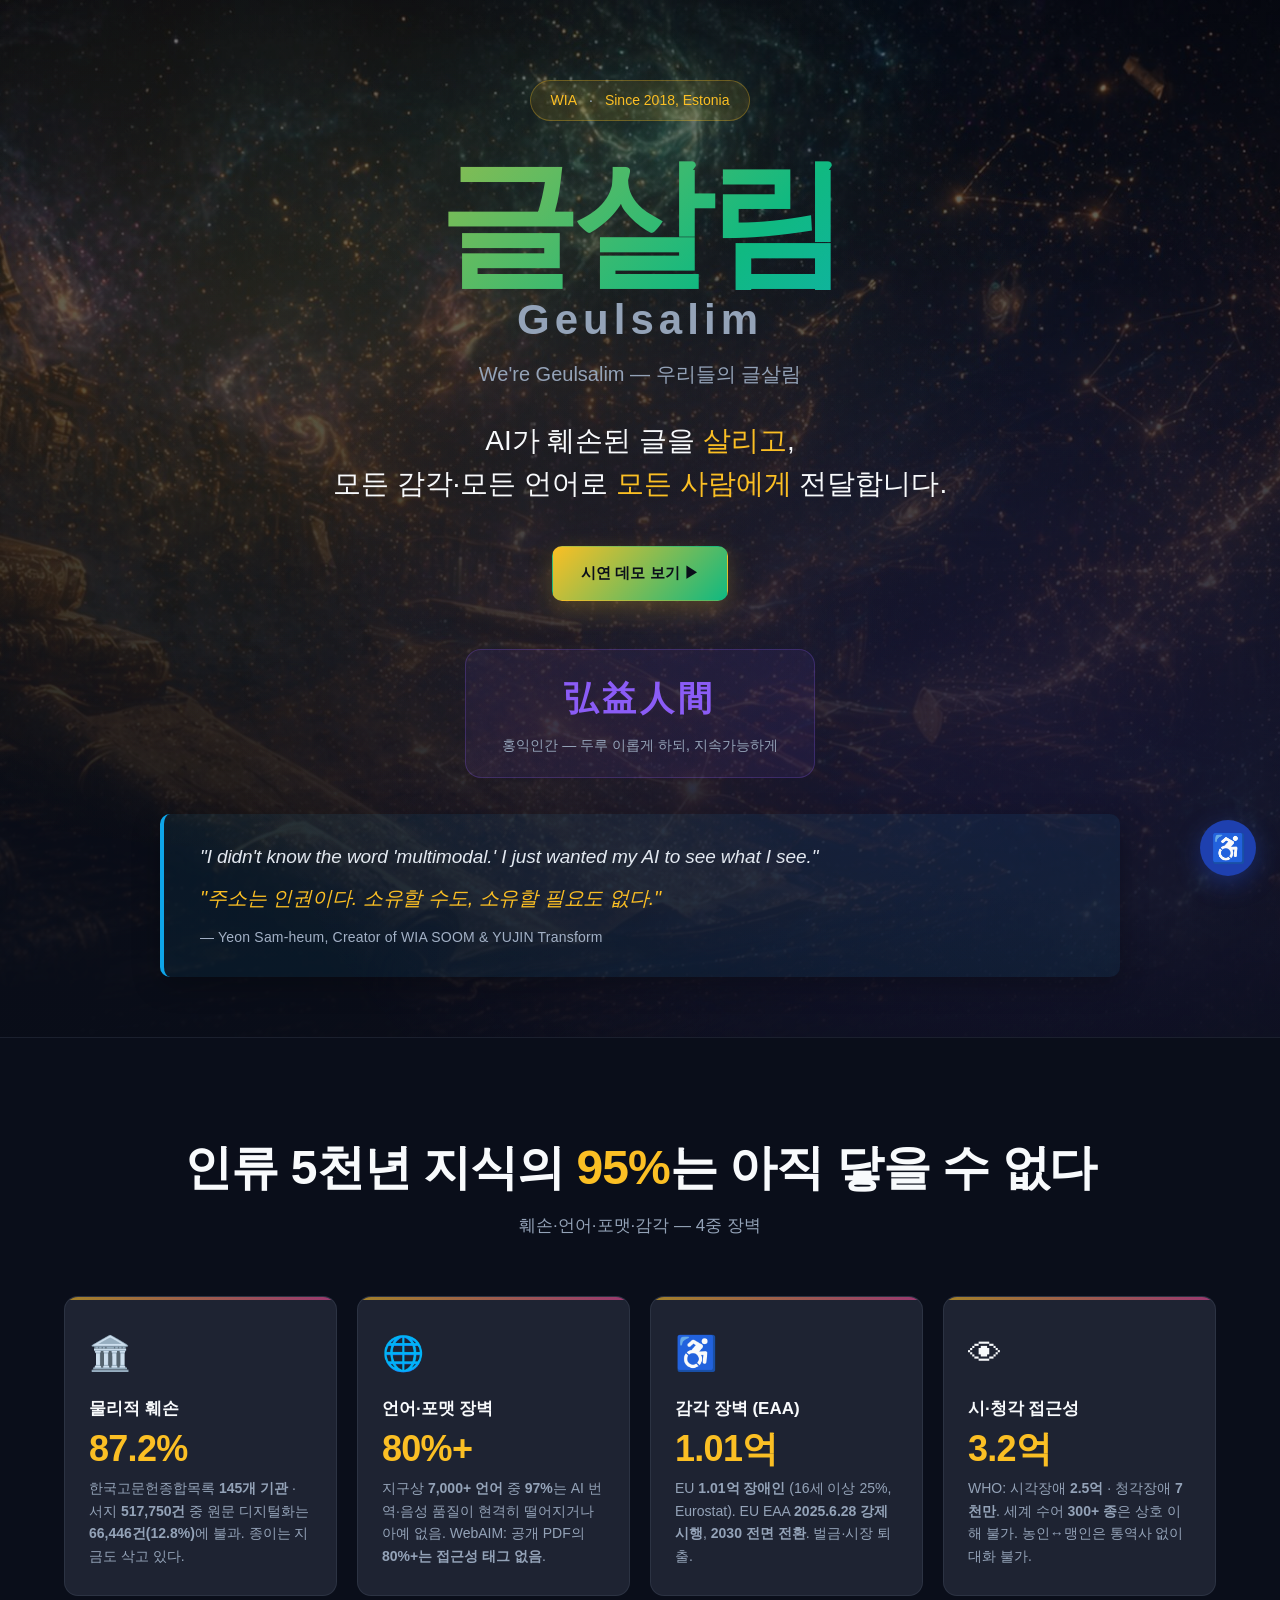
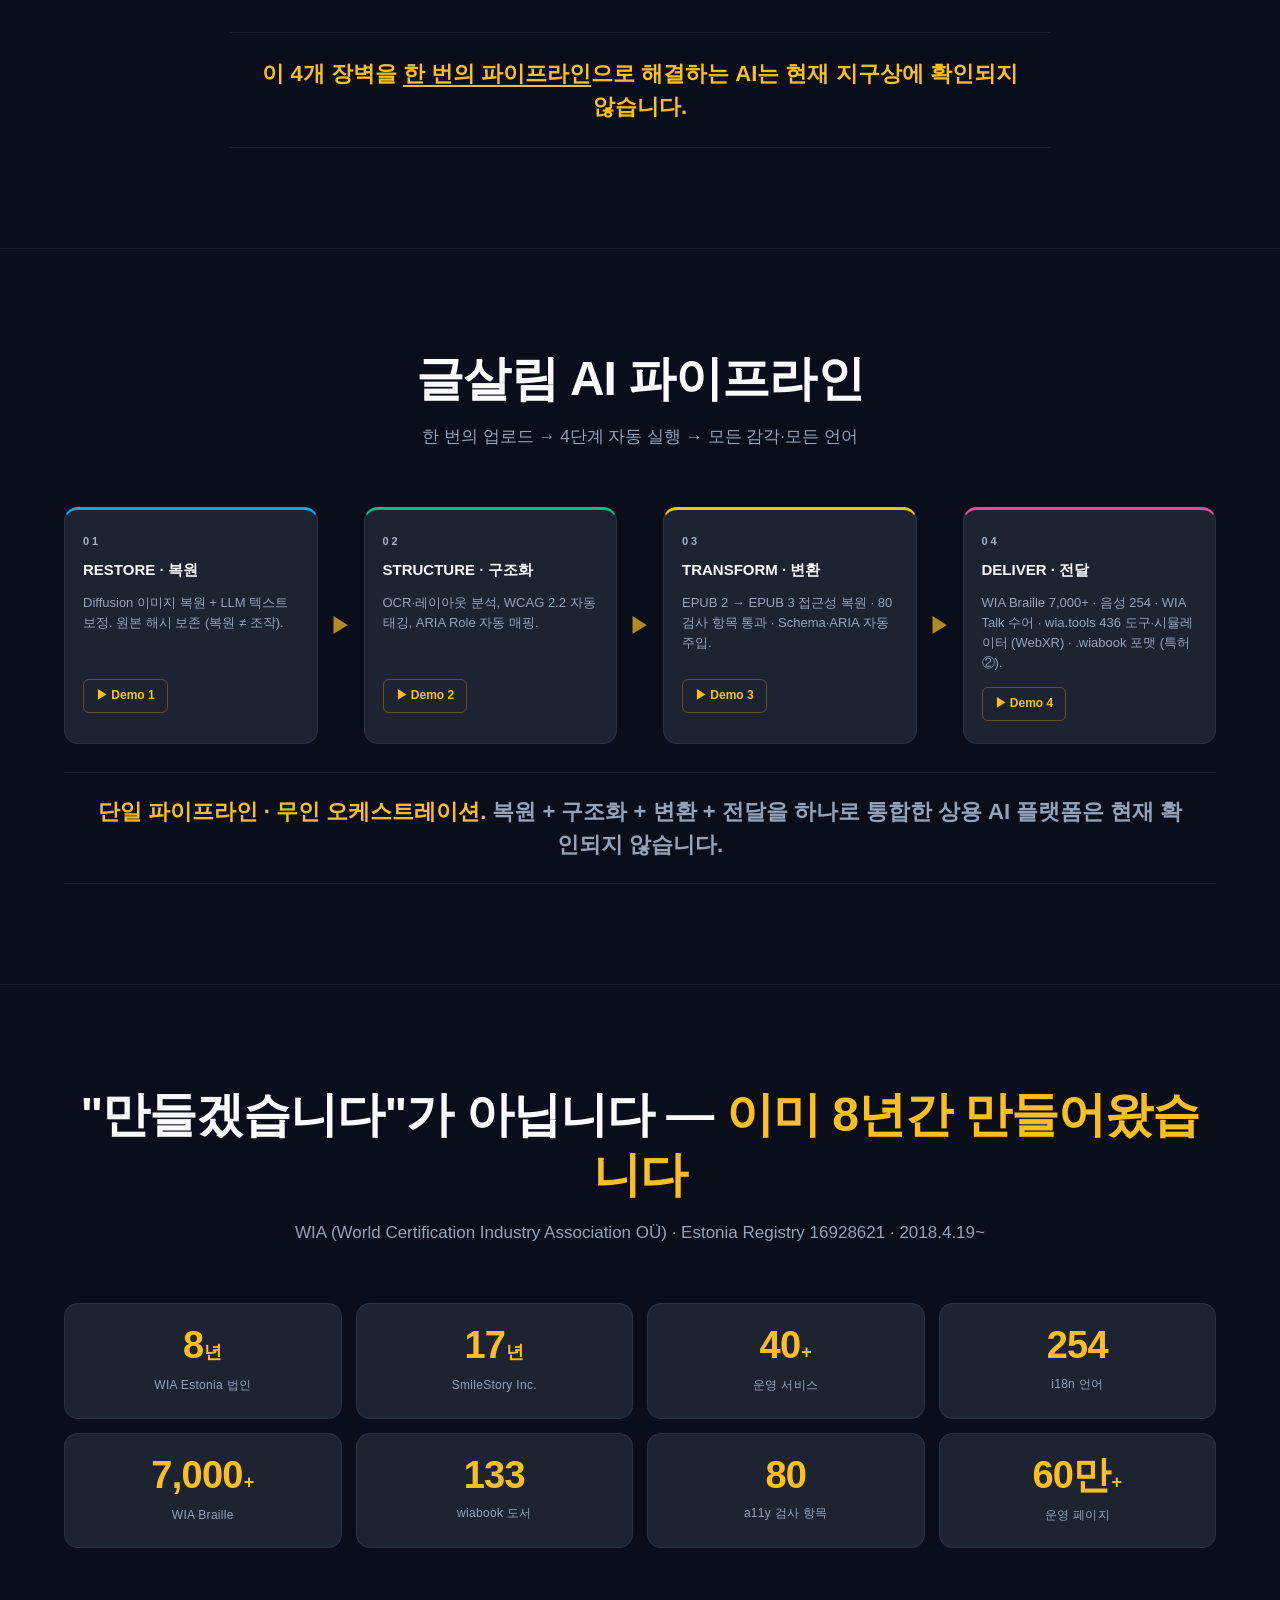
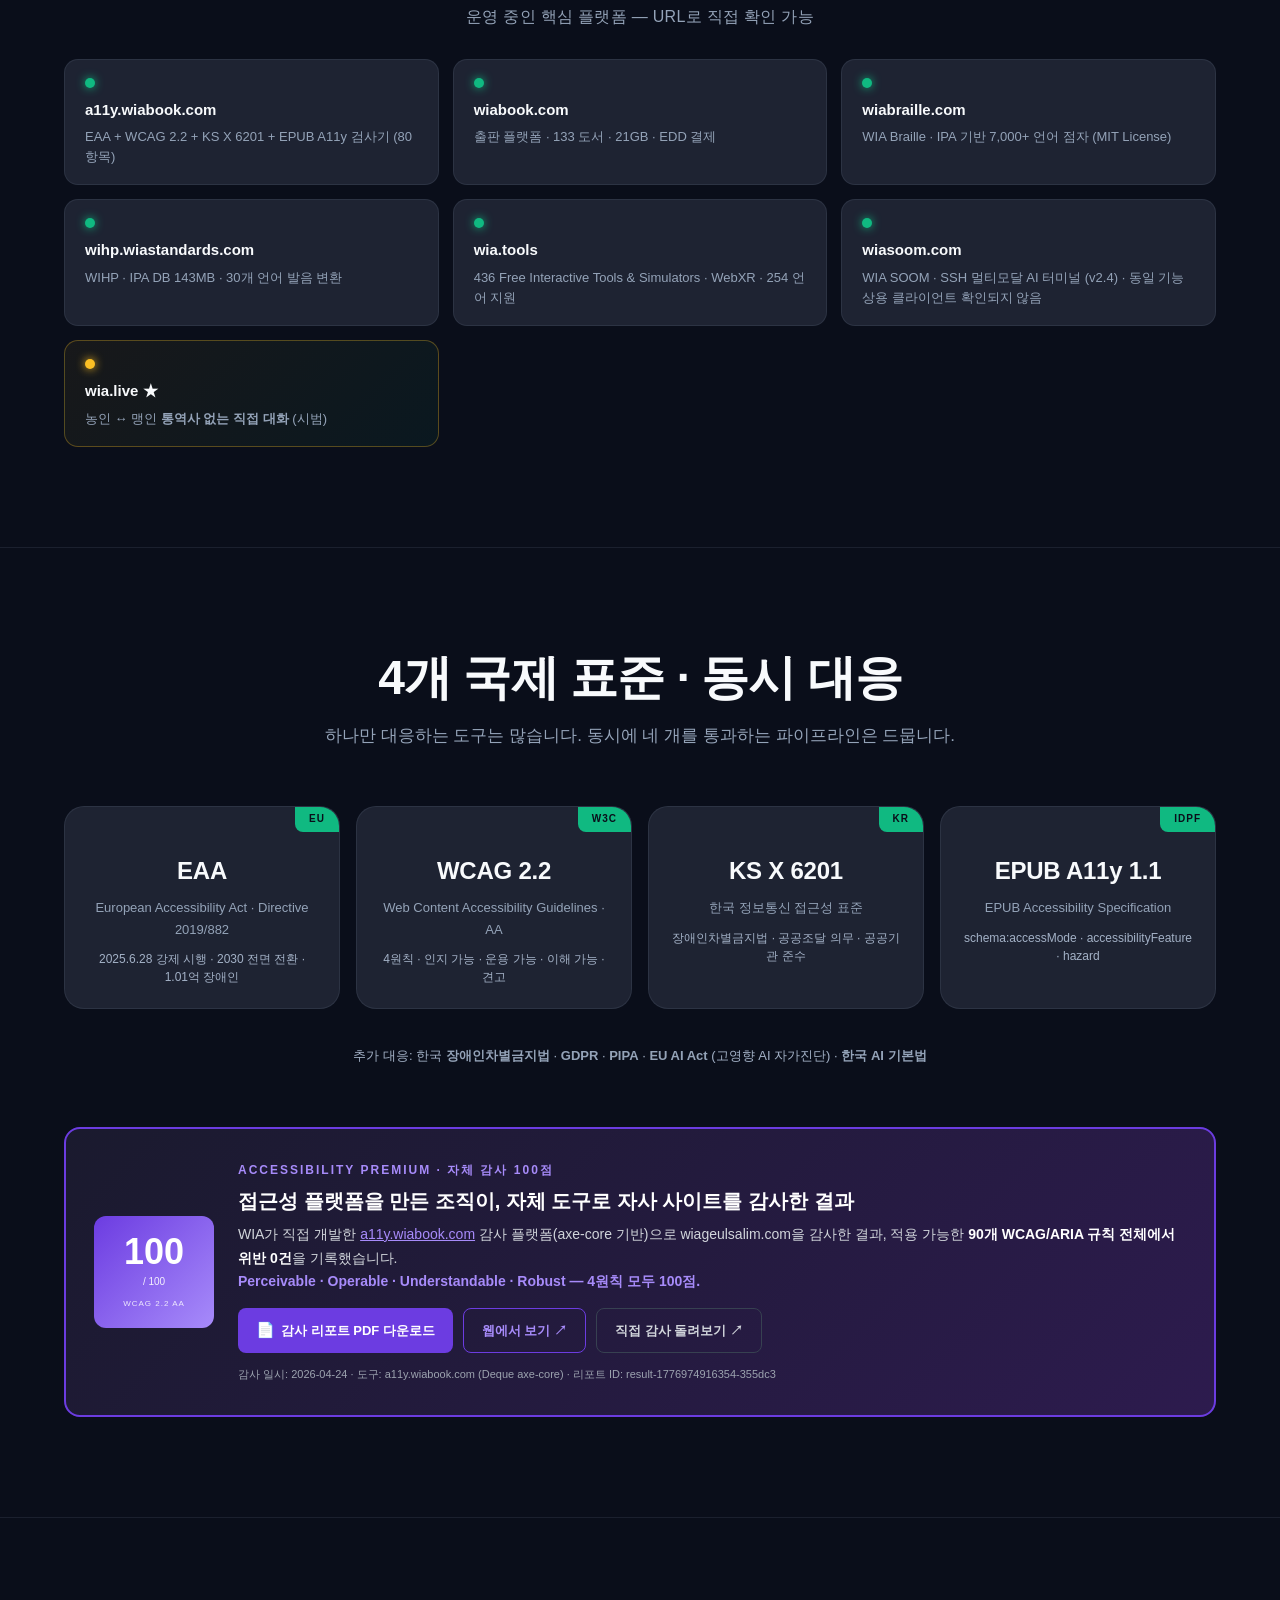
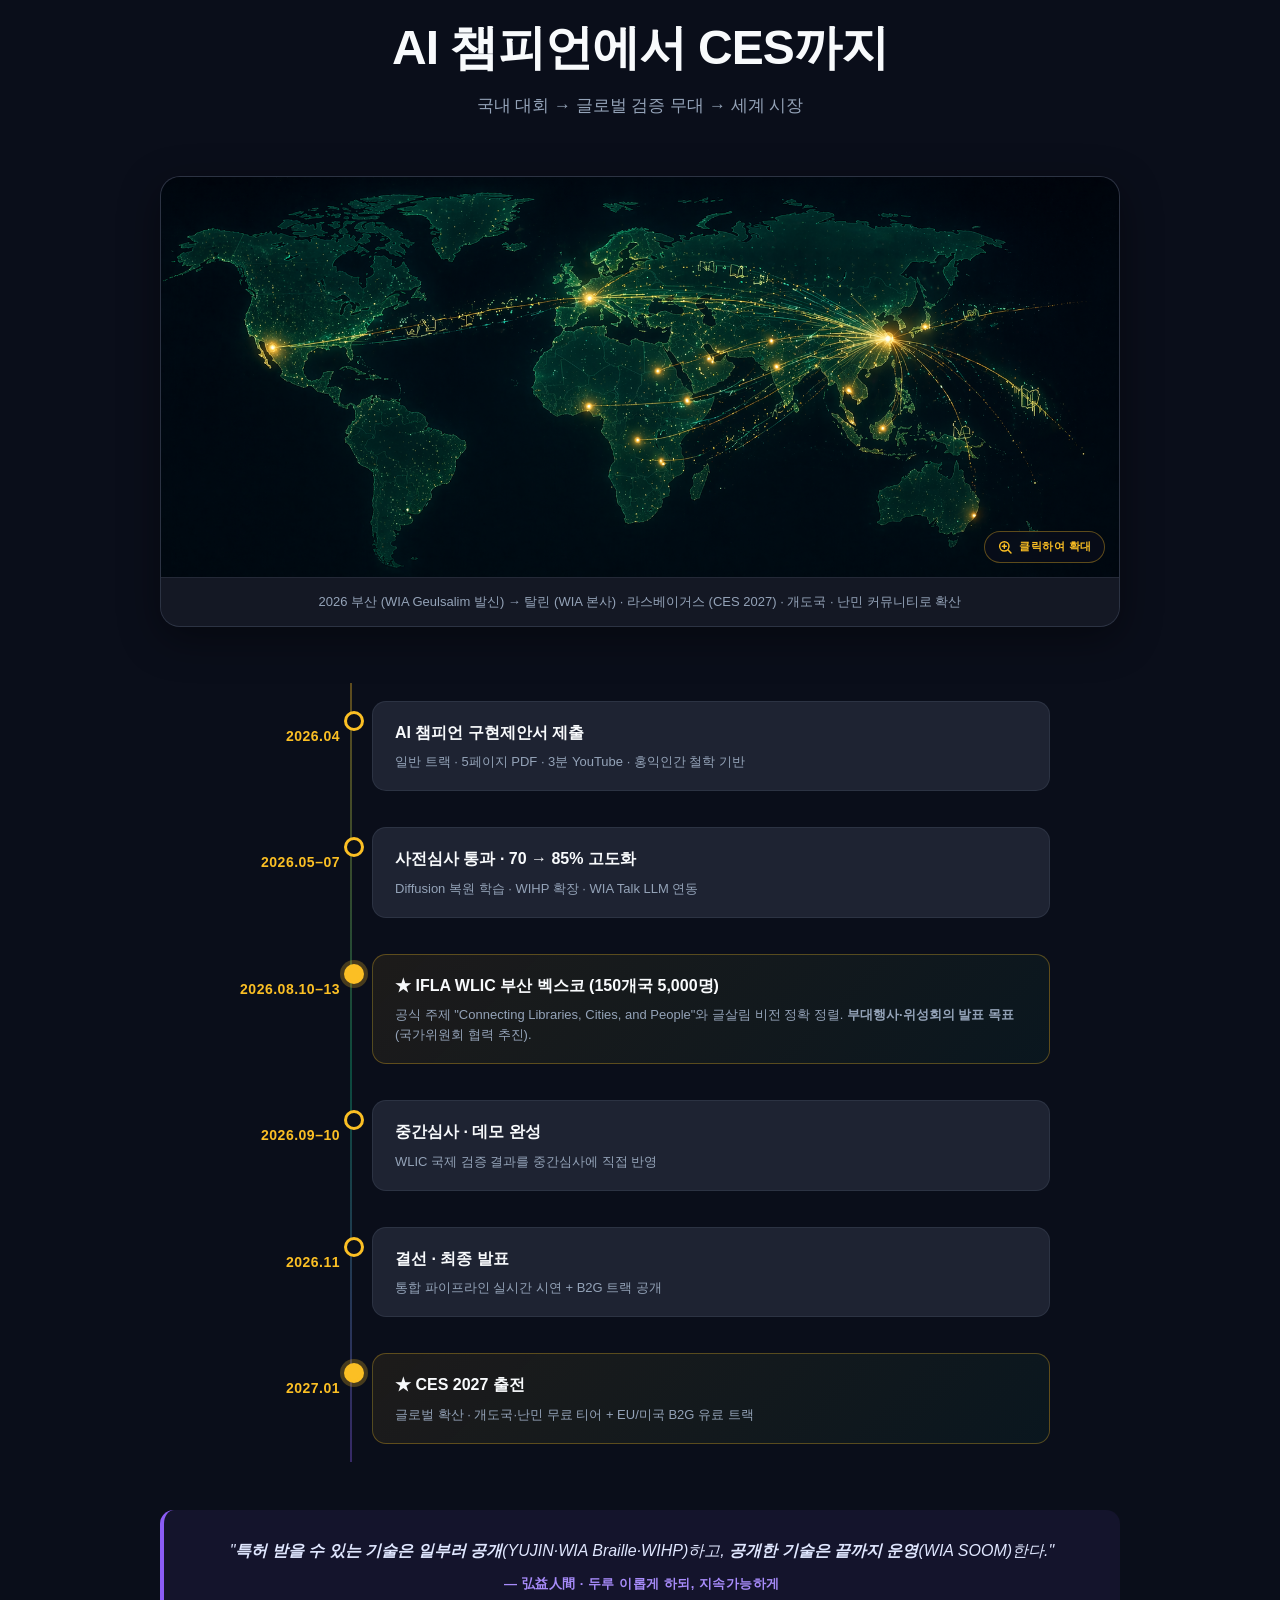
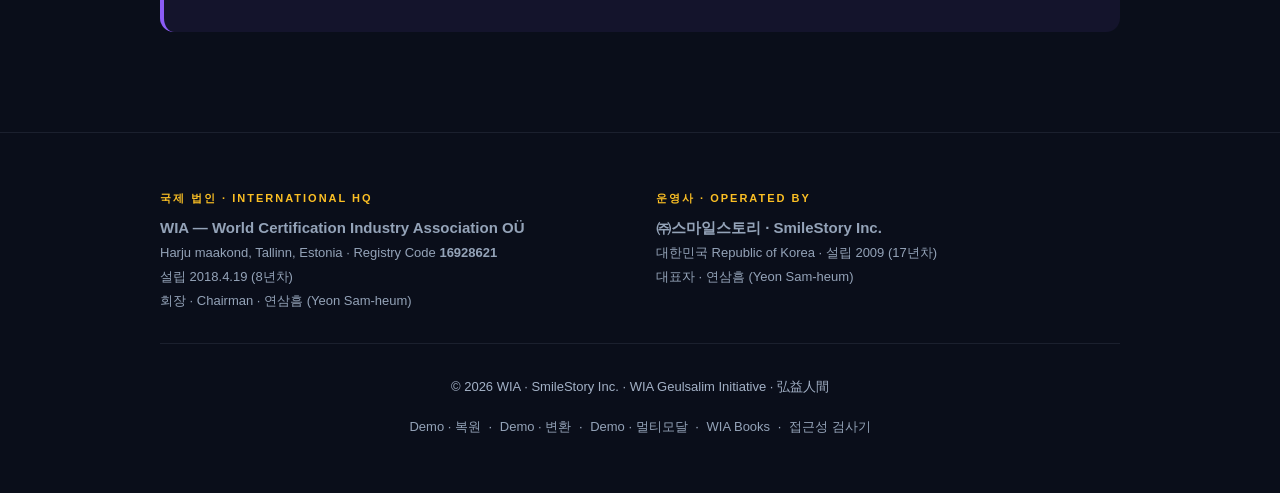
==== commit 1e5d3547: "feat: 접근성 감사 100/100 달성 + 프리미엄 배지 추가 - <main> 랜드마크 + skip-link 추가 (WCAG 2.2 landmark) - text-muted 색" ====
--- a/index.html
+++ b/index.html
@@ -118,10 +118,12 @@
     </script>
 </head>
 <body>
+    <a href="#hero" class="skip-link" style="position:absolute;left:-9999px;top:auto;width:1px;height:1px;overflow:hidden;z-index:99999;">본문으로 건너뛰기</a>
+    <main id="main-content" role="main">
     <!-- ============================================ -->
     <!-- SECTION 1: HERO - 훅 (3초 안에 전달) -->
     <!-- ============================================ -->
-    <section id="hero" class="hero">
+    <section id="hero" class="hero" aria-label="소개">
         <div class="container">
             <div class="hero-badge">
                 <span class="badge-wia">WIA</span>
@@ -342,6 +344,45 @@
                 추가 대응: 한국 <strong>장애인차별금지법</strong> · <strong>GDPR</strong> · <strong>PIPA</strong> ·
                 <strong>EU AI Act</strong> (고영향 AI 자가진단) · <strong>한국 AI 기본법</strong>
             </p>
+
+            <!-- 자체 감사 프리미엄 배지 — 메타 증거 -->
+            <div class="a11y-premium-badge reveal" style="margin-top:60px;background:linear-gradient(135deg,#1a1a2e,#2d1b4e);border:2px solid #6c3ce1;border-radius:16px;padding:32px 28px;color:#fff;">
+                <div style="display:flex;align-items:center;gap:24px;flex-wrap:wrap;">
+                    <div style="flex:0 0 120px;text-align:center;">
+                        <div style="background:linear-gradient(135deg,#6c3ce1,#a78bfa);border-radius:12px;padding:18px 8px;">
+                            <div style="font-size:36px;font-weight:900;line-height:1;color:#fff;">100</div>
+                            <div style="font-size:10px;color:#fff;opacity:0.9;margin-top:4px;">/ 100</div>
+                            <div style="font-size:8px;color:#fff;opacity:0.85;margin-top:6px;letter-spacing:1px;">WCAG 2.2 AA</div>
+                        </div>
+                    </div>
+                    <div style="flex:1;min-width:260px;">
+                        <div style="font-size:12px;color:#a78bfa;font-weight:700;letter-spacing:2px;margin-bottom:6px;">ACCESSIBILITY PREMIUM · 자체 감사 100점</div>
+                        <h3 style="font-size:20px;font-weight:800;color:#fff;margin-bottom:8px;line-height:1.4;">
+                            접근성 플랫폼을 만든 조직이, 자체 도구로 자사 사이트를 감사한 결과
+                        </h3>
+                        <p style="font-size:14px;color:#d1d5db;line-height:1.7;margin-bottom:14px;">
+                            WIA가 직접 개발한 <a href="https://a11y.wiabook.com" target="_blank" rel="noopener" style="color:#a78bfa;text-decoration:underline;">a11y.wiabook.com</a> 감사 플랫폼(axe-core 기반)으로 wiageulsalim.com을 감사한 결과,
+                            적용 가능한 <strong style="color:#fff;">90개 WCAG/ARIA 규칙 전체에서 위반 0건</strong>을 기록했습니다.
+                            <br>
+                            <span style="color:#a78bfa;font-weight:600;">Perceivable · Operable · Understandable · Robust — 4원칙 모두 100점.</span>
+                        </p>
+                        <div style="display:flex;gap:10px;flex-wrap:wrap;">
+                            <a href="/docs/wia-geulsalim-a11y-report.pdf" download style="display:inline-flex;align-items:center;gap:6px;background:#6c3ce1;color:#fff;padding:10px 18px;border-radius:8px;font-size:13px;font-weight:700;text-decoration:none;">
+                                <span style="font-size:15px;">📄</span> 감사 리포트 PDF 다운로드
+                            </a>
+                            <a href="/docs/a11y-report.html" target="_blank" rel="noopener" style="display:inline-flex;align-items:center;gap:6px;background:transparent;color:#a78bfa;padding:10px 18px;border-radius:8px;font-size:13px;font-weight:700;text-decoration:none;border:1px solid #6c3ce1;">
+                                웹에서 보기 ↗
+                            </a>
+                            <a href="https://a11y.wiabook.com/?url=https://wiageulsalim.com" target="_blank" rel="noopener" style="display:inline-flex;align-items:center;gap:6px;background:transparent;color:#d1d5db;padding:10px 18px;border-radius:8px;font-size:13px;font-weight:600;text-decoration:none;border:1px solid #374151;">
+                                직접 감사 돌려보기 ↗
+                            </a>
+                        </div>
+                        <p style="font-size:11px;color:#9ca3af;margin-top:12px;">
+                            감사 일시: 2026-04-24 · 도구: a11y.wiabook.com (Deque axe-core) · 리포트 ID: result-1776974916354-355dc3
+                        </p>
+                    </div>
+                </div>
+            </div>
         </div>
     </section>
 
@@ -434,11 +475,12 @@
         <img class="img-zoom-img" src="" alt="">
         <p class="img-zoom-caption"></p>
     </dialog>
+    </main>
 
     <!-- ============================================ -->
     <!-- SECTION 7: FOOTER -->
     <!-- ============================================ -->
-    <footer class="footer">
+    <footer class="footer" role="contentinfo">
         <div class="container">
             <div class="footer-orgs">
                 <div class="footer-org">
--- a/assets/css/main.css
+++ b/assets/css/main.css
@@ -12,7 +12,7 @@
     --bg-card-2: #252c3f;
     --text-primary: #f8fafc;
     --text-secondary: #94a3b8;
-    --text-muted: #64748b;
+    --text-muted: #a3b1c6;
 
     --accent-gold: #fbbf24;     /* 글살림 — 따뜻한 금색 (생명) */
     --accent-jade: #10b981;     /* 살림 — 생명·복원 (녹색) */
@@ -784,7 +784,7 @@
 }
 .vision-quote .quote-by {
     font-size: 13px;
-    color: var(--accent-violet);
+    color: #a78bfa;
     font-weight: 600;
     letter-spacing: 0.5px;
     font-style: normal;
@@ -853,13 +853,15 @@
    SCROLL REVEAL
    ============================================ */
 .reveal {
-    opacity: 0;
+    opacity: 1;
     transform: translateY(24px);
-    transition: opacity 0.7s ease, transform 0.7s ease;
+    transition: transform 0.7s ease;
 }
 .reveal.is-visible {
-    opacity: 1;
     transform: translateY(0);
+}
+@media (prefers-reduced-motion: reduce) {
+    .reveal { transform: none; transition: none; }
 }
 
 /* ============================================
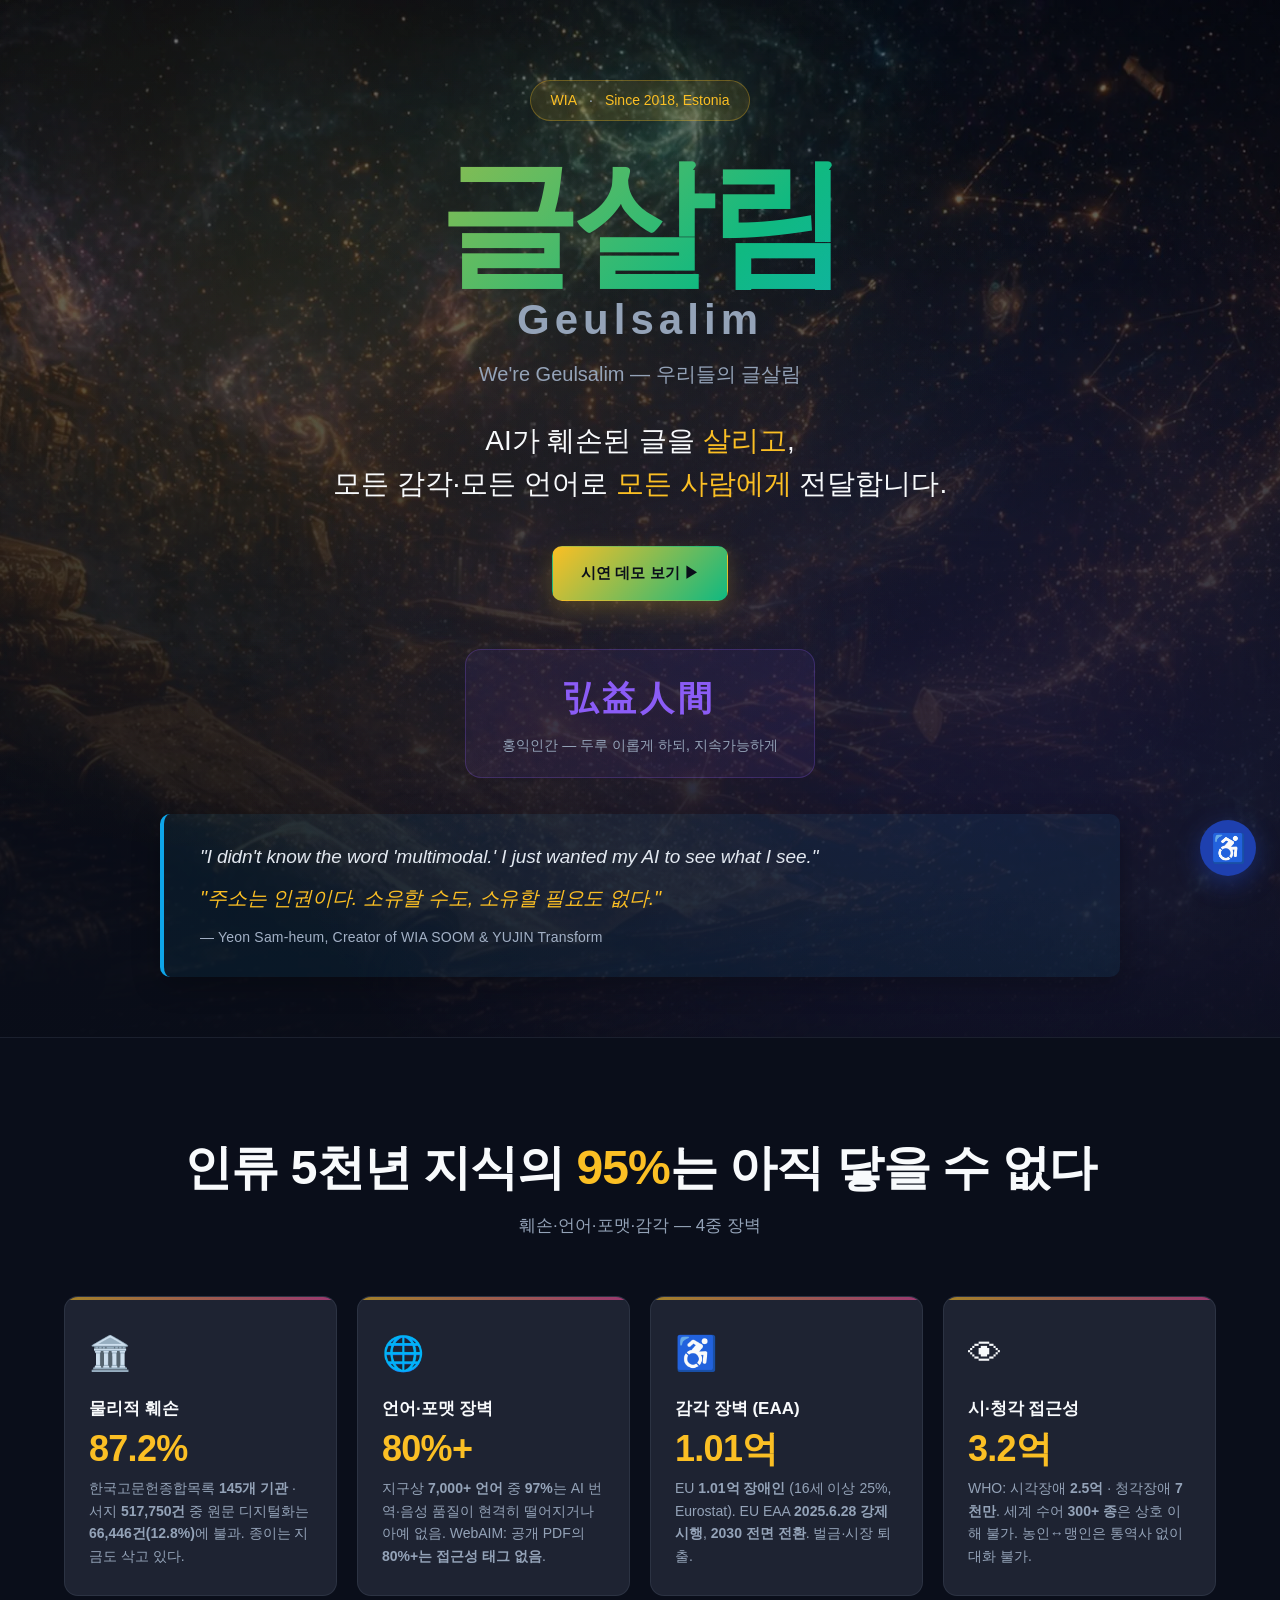
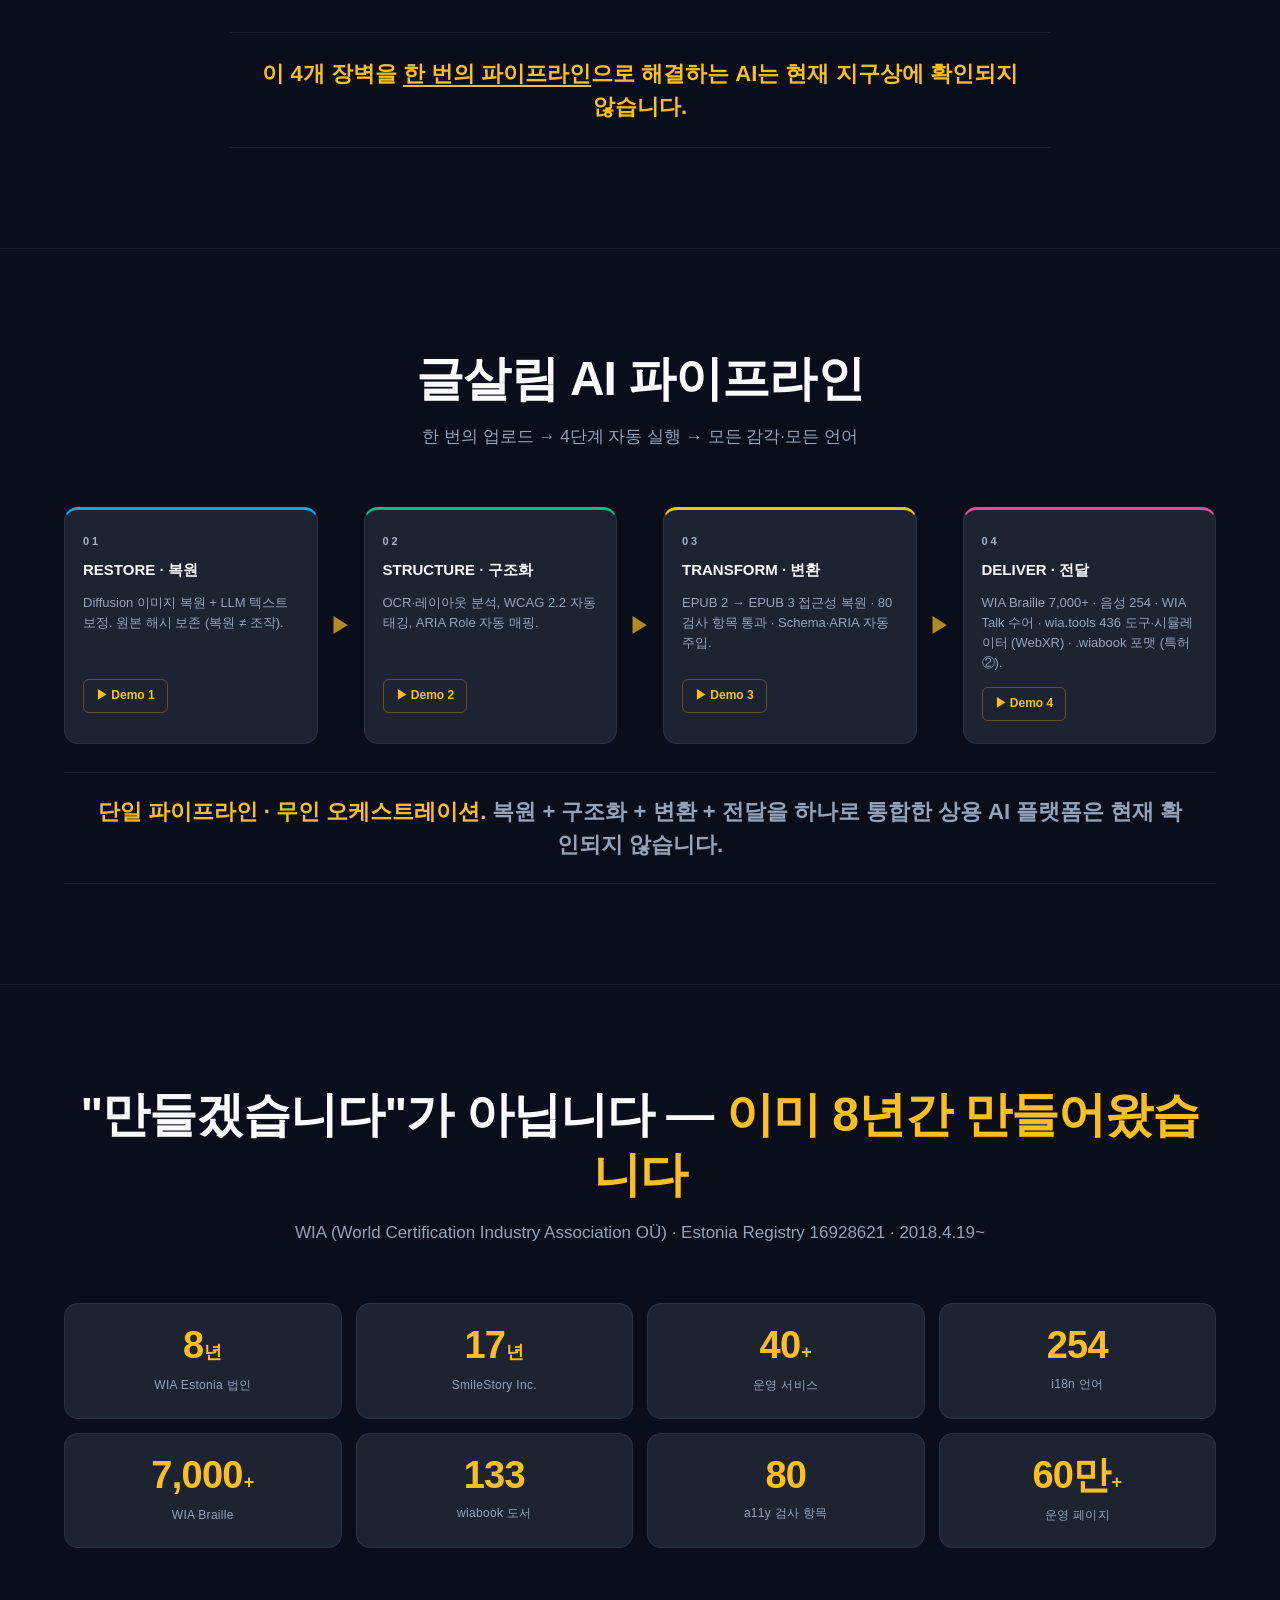
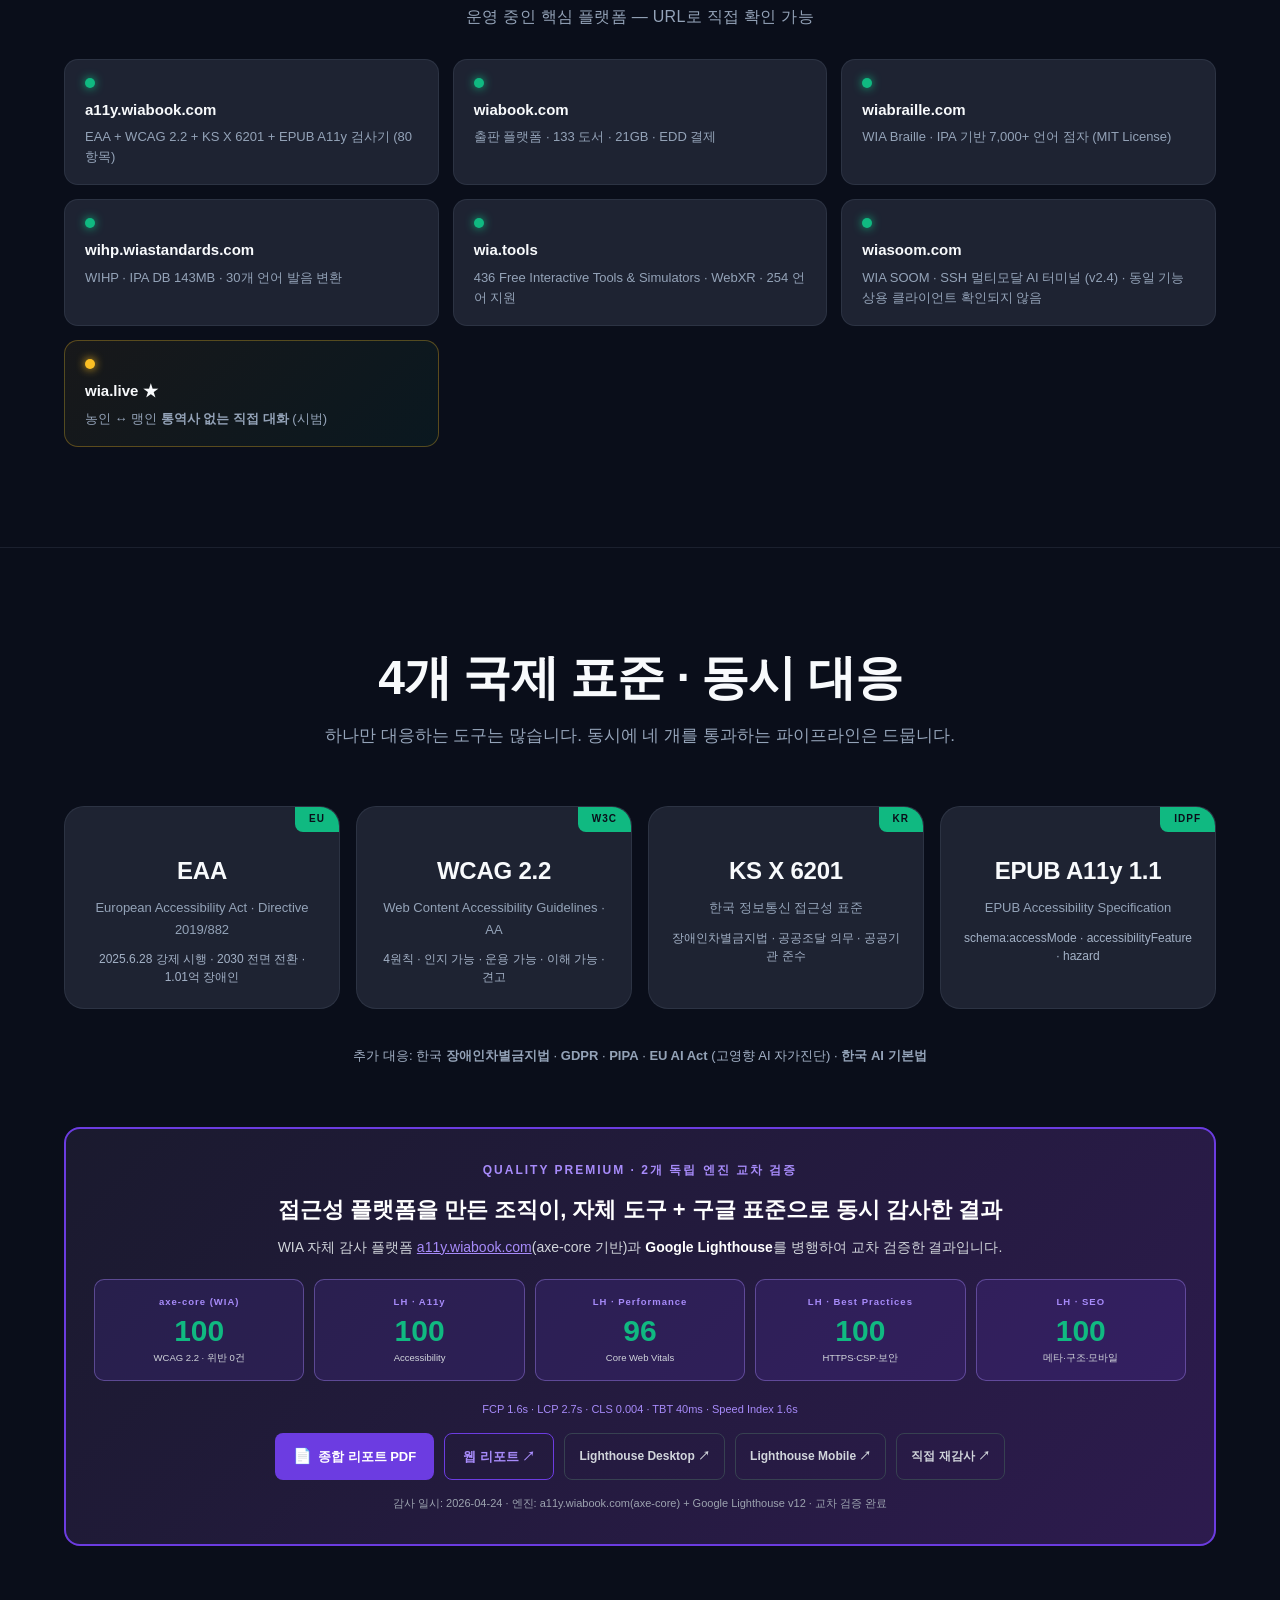
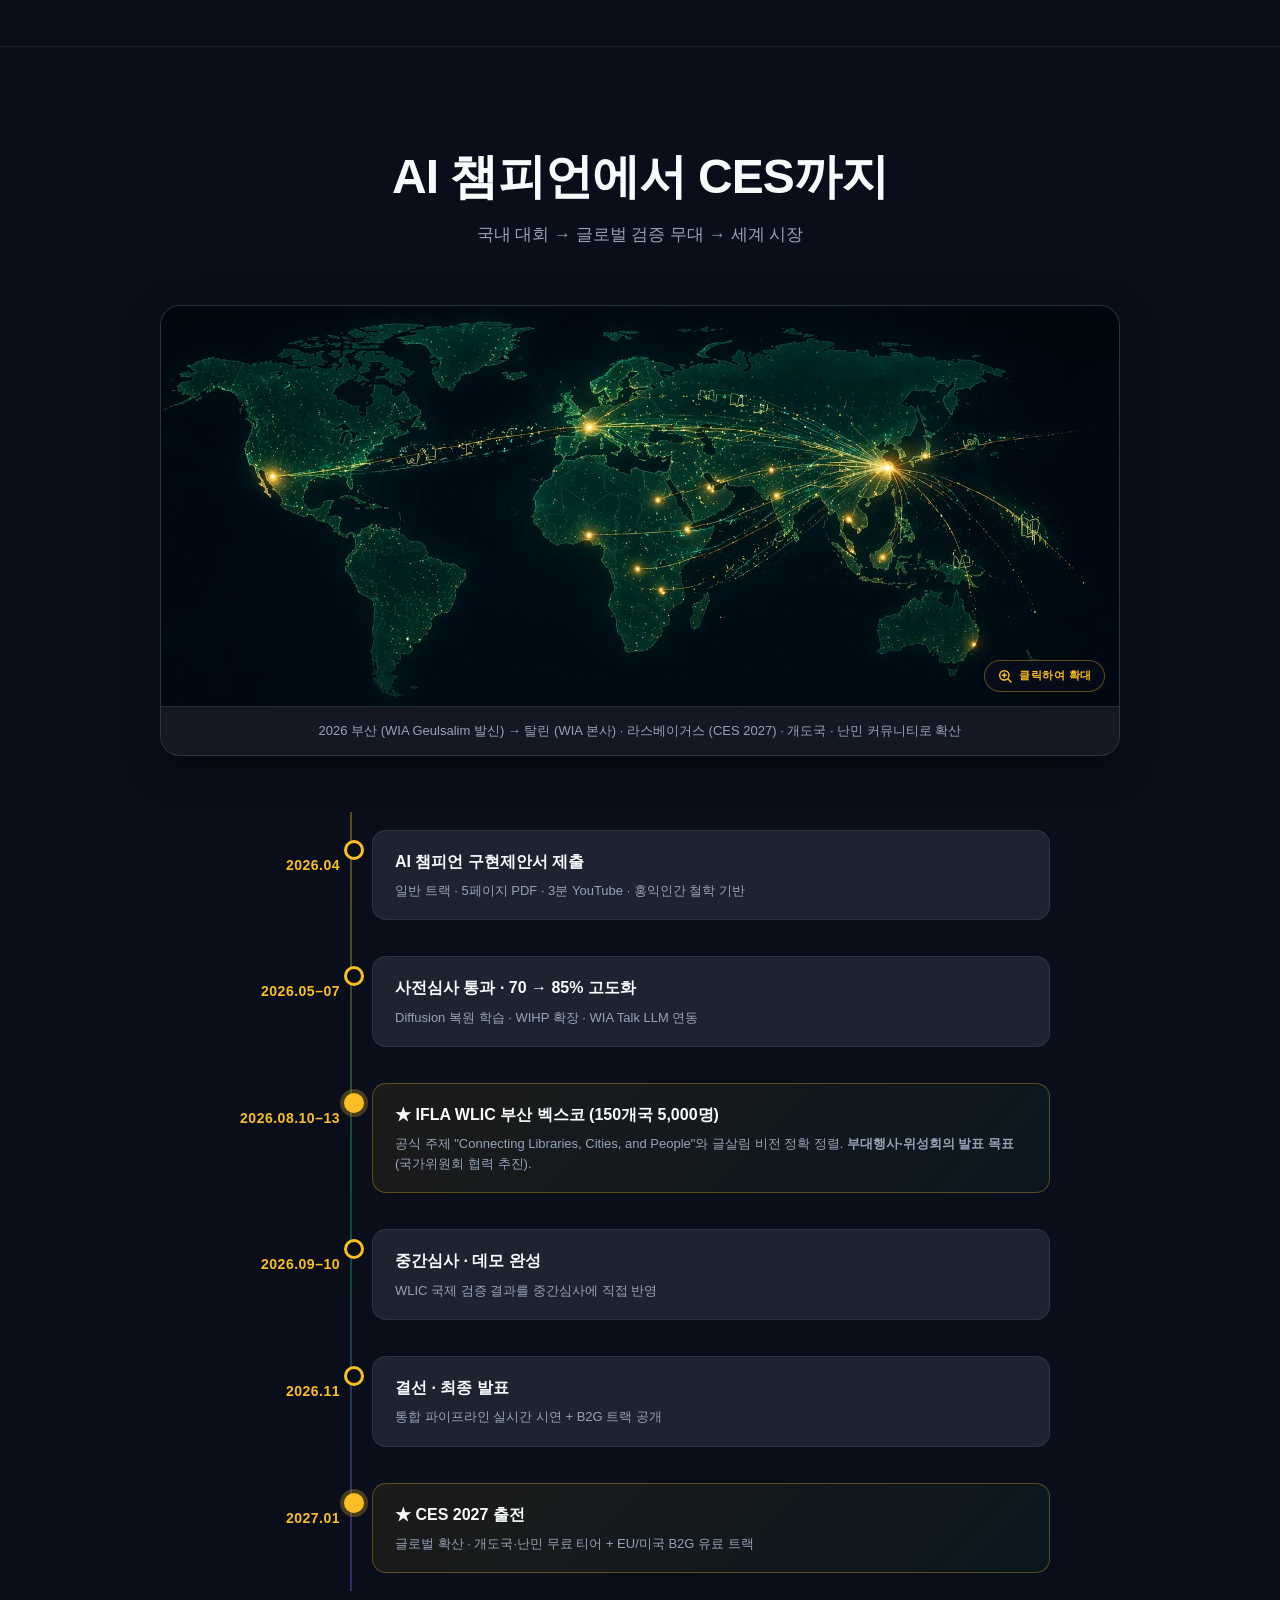
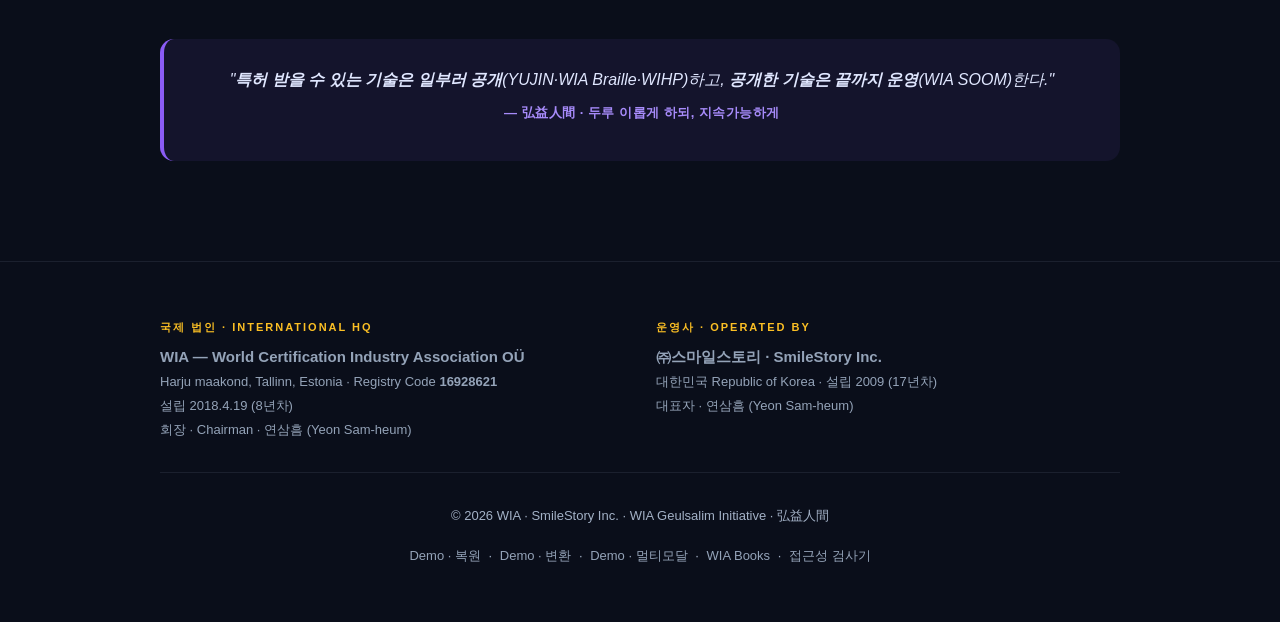
==== commit ef3f1a72: "feat: a11y.wiabook.com 백엔드 Lighthouse 실엔진 통합 + 성능 최적화 - a11y.wiabook.com 검사기가 이제 axe-core + Google L" ====
--- a/index.html
+++ b/index.html
@@ -345,43 +345,70 @@
                 <strong>EU AI Act</strong> (고영향 AI 자가진단) · <strong>한국 AI 기본법</strong>
             </p>
 
-            <!-- 자체 감사 프리미엄 배지 — 메타 증거 -->
+            <!-- 종합 품질 감사 배지 — axe-core + Google Lighthouse 교차 검증 -->
             <div class="a11y-premium-badge reveal" style="margin-top:60px;background:linear-gradient(135deg,#1a1a2e,#2d1b4e);border:2px solid #6c3ce1;border-radius:16px;padding:32px 28px;color:#fff;">
-                <div style="display:flex;align-items:center;gap:24px;flex-wrap:wrap;">
-                    <div style="flex:0 0 120px;text-align:center;">
-                        <div style="background:linear-gradient(135deg,#6c3ce1,#a78bfa);border-radius:12px;padding:18px 8px;">
-                            <div style="font-size:36px;font-weight:900;line-height:1;color:#fff;">100</div>
-                            <div style="font-size:10px;color:#fff;opacity:0.9;margin-top:4px;">/ 100</div>
-                            <div style="font-size:8px;color:#fff;opacity:0.85;margin-top:6px;letter-spacing:1px;">WCAG 2.2 AA</div>
-                        </div>
-                    </div>
-                    <div style="flex:1;min-width:260px;">
-                        <div style="font-size:12px;color:#a78bfa;font-weight:700;letter-spacing:2px;margin-bottom:6px;">ACCESSIBILITY PREMIUM · 자체 감사 100점</div>
-                        <h3 style="font-size:20px;font-weight:800;color:#fff;margin-bottom:8px;line-height:1.4;">
-                            접근성 플랫폼을 만든 조직이, 자체 도구로 자사 사이트를 감사한 결과
-                        </h3>
-                        <p style="font-size:14px;color:#d1d5db;line-height:1.7;margin-bottom:14px;">
-                            WIA가 직접 개발한 <a href="https://a11y.wiabook.com" target="_blank" rel="noopener" style="color:#a78bfa;text-decoration:underline;">a11y.wiabook.com</a> 감사 플랫폼(axe-core 기반)으로 wiageulsalim.com을 감사한 결과,
-                            적용 가능한 <strong style="color:#fff;">90개 WCAG/ARIA 규칙 전체에서 위반 0건</strong>을 기록했습니다.
-                            <br>
-                            <span style="color:#a78bfa;font-weight:600;">Perceivable · Operable · Understandable · Robust — 4원칙 모두 100점.</span>
-                        </p>
-                        <div style="display:flex;gap:10px;flex-wrap:wrap;">
-                            <a href="/docs/wia-geulsalim-a11y-report.pdf" download style="display:inline-flex;align-items:center;gap:6px;background:#6c3ce1;color:#fff;padding:10px 18px;border-radius:8px;font-size:13px;font-weight:700;text-decoration:none;">
-                                <span style="font-size:15px;">📄</span> 감사 리포트 PDF 다운로드
-                            </a>
-                            <a href="/docs/a11y-report.html" target="_blank" rel="noopener" style="display:inline-flex;align-items:center;gap:6px;background:transparent;color:#a78bfa;padding:10px 18px;border-radius:8px;font-size:13px;font-weight:700;text-decoration:none;border:1px solid #6c3ce1;">
-                                웹에서 보기 ↗
-                            </a>
-                            <a href="https://a11y.wiabook.com/?url=https://wiageulsalim.com" target="_blank" rel="noopener" style="display:inline-flex;align-items:center;gap:6px;background:transparent;color:#d1d5db;padding:10px 18px;border-radius:8px;font-size:13px;font-weight:600;text-decoration:none;border:1px solid #374151;">
-                                직접 감사 돌려보기 ↗
-                            </a>
-                        </div>
-                        <p style="font-size:11px;color:#9ca3af;margin-top:12px;">
-                            감사 일시: 2026-04-24 · 도구: a11y.wiabook.com (Deque axe-core) · 리포트 ID: result-1776974916354-355dc3
-                        </p>
-                    </div>
-                </div>
+                <div style="font-size:12px;color:#a78bfa;font-weight:700;letter-spacing:2px;margin-bottom:14px;text-align:center;">
+                    QUALITY PREMIUM · 2개 독립 엔진 교차 검증
+                </div>
+                <h3 style="font-size:22px;font-weight:800;color:#fff;margin-bottom:10px;line-height:1.4;text-align:center;">
+                    접근성 플랫폼을 만든 조직이, 자체 도구 + 구글 표준으로 동시 감사한 결과
+                </h3>
+                <p style="font-size:14px;color:#d1d5db;line-height:1.7;margin-bottom:20px;text-align:center;max-width:760px;margin-left:auto;margin-right:auto;">
+                    WIA 자체 감사 플랫폼 <a href="https://a11y.wiabook.com" target="_blank" rel="noopener" style="color:#a78bfa;text-decoration:underline;">a11y.wiabook.com</a>(axe-core 기반)과
+                    <strong style="color:#fff;">Google Lighthouse</strong>를 병행하여 교차 검증한 결과입니다.
+                </p>
+
+                <div style="display:grid;grid-template-columns:repeat(auto-fit,minmax(120px,1fr));gap:10px;margin-bottom:20px;">
+                    <div style="background:rgba(108,60,225,0.15);border:1px solid rgba(167,139,250,0.4);border-radius:10px;padding:14px 10px;text-align:center;">
+                        <div style="font-size:9.5px;color:#a78bfa;font-weight:700;letter-spacing:1px;margin-bottom:6px;">axe-core (WIA)</div>
+                        <div style="font-size:30px;font-weight:900;color:#10b981;line-height:1;">100</div>
+                        <div style="font-size:9.5px;color:#d1d5db;margin-top:4px;">WCAG 2.2 · 위반 0건</div>
+                    </div>
+                    <div style="background:rgba(108,60,225,0.15);border:1px solid rgba(167,139,250,0.4);border-radius:10px;padding:14px 10px;text-align:center;">
+                        <div style="font-size:9.5px;color:#a78bfa;font-weight:700;letter-spacing:1px;margin-bottom:6px;">LH · A11y</div>
+                        <div style="font-size:30px;font-weight:900;color:#10b981;line-height:1;">100</div>
+                        <div style="font-size:9.5px;color:#d1d5db;margin-top:4px;">Accessibility</div>
+                    </div>
+                    <div style="background:rgba(108,60,225,0.15);border:1px solid rgba(167,139,250,0.4);border-radius:10px;padding:14px 10px;text-align:center;">
+                        <div style="font-size:9.5px;color:#a78bfa;font-weight:700;letter-spacing:1px;margin-bottom:6px;">LH · Performance</div>
+                        <div style="font-size:30px;font-weight:900;color:#10b981;line-height:1;">96</div>
+                        <div style="font-size:9.5px;color:#d1d5db;margin-top:4px;">Core Web Vitals</div>
+                    </div>
+                    <div style="background:rgba(108,60,225,0.15);border:1px solid rgba(167,139,250,0.4);border-radius:10px;padding:14px 10px;text-align:center;">
+                        <div style="font-size:9.5px;color:#a78bfa;font-weight:700;letter-spacing:1px;margin-bottom:6px;">LH · Best Practices</div>
+                        <div style="font-size:30px;font-weight:900;color:#10b981;line-height:1;">100</div>
+                        <div style="font-size:9.5px;color:#d1d5db;margin-top:4px;">HTTPS·CSP·보안</div>
+                    </div>
+                    <div style="background:rgba(108,60,225,0.15);border:1px solid rgba(167,139,250,0.4);border-radius:10px;padding:14px 10px;text-align:center;">
+                        <div style="font-size:9.5px;color:#a78bfa;font-weight:700;letter-spacing:1px;margin-bottom:6px;">LH · SEO</div>
+                        <div style="font-size:30px;font-weight:900;color:#10b981;line-height:1;">100</div>
+                        <div style="font-size:9.5px;color:#d1d5db;margin-top:4px;">메타·구조·모바일</div>
+                    </div>
+                </div>
+                <p style="font-size:11px;color:#a78bfa;text-align:center;margin-bottom:16px;line-height:1.5;">
+                    FCP 1.6s · LCP 2.7s · CLS 0.004 · TBT 40ms · Speed Index 1.6s
+                </p>
+
+                <div style="display:flex;gap:10px;flex-wrap:wrap;justify-content:center;">
+                    <a href="/docs/wia-geulsalim-a11y-report.pdf" download style="display:inline-flex;align-items:center;gap:6px;background:#6c3ce1;color:#fff;padding:11px 18px;border-radius:8px;font-size:13px;font-weight:700;text-decoration:none;">
+                        <span style="font-size:15px;">📄</span> 종합 리포트 PDF
+                    </a>
+                    <a href="/docs/a11y-report.html" target="_blank" rel="noopener" style="display:inline-flex;align-items:center;gap:6px;background:transparent;color:#a78bfa;padding:11px 18px;border-radius:8px;font-size:13px;font-weight:700;text-decoration:none;border:1px solid #6c3ce1;">
+                        웹 리포트 ↗
+                    </a>
+                    <a href="/docs/lighthouse-desktop.html" target="_blank" rel="noopener" style="display:inline-flex;align-items:center;gap:6px;background:transparent;color:#d1d5db;padding:11px 14px;border-radius:8px;font-size:12px;font-weight:600;text-decoration:none;border:1px solid #374151;">
+                        Lighthouse Desktop ↗
+                    </a>
+                    <a href="/docs/lighthouse-mobile.html" target="_blank" rel="noopener" style="display:inline-flex;align-items:center;gap:6px;background:transparent;color:#d1d5db;padding:11px 14px;border-radius:8px;font-size:12px;font-weight:600;text-decoration:none;border:1px solid #374151;">
+                        Lighthouse Mobile ↗
+                    </a>
+                    <a href="https://a11y.wiabook.com/?url=https://wiageulsalim.com" target="_blank" rel="noopener" style="display:inline-flex;align-items:center;gap:6px;background:transparent;color:#d1d5db;padding:11px 14px;border-radius:8px;font-size:12px;font-weight:600;text-decoration:none;border:1px solid #374151;">
+                        직접 재감사 ↗
+                    </a>
+                </div>
+                <p style="font-size:11px;color:#9ca3af;margin-top:14px;text-align:center;">
+                    감사 일시: 2026-04-24 · 엔진: a11y.wiabook.com(axe-core) + Google Lighthouse v12 · 교차 검증 완료
+                </p>
             </div>
         </div>
     </section>
@@ -399,9 +426,14 @@
                         data-zoom-src="/assets/images/global-roadmap.png"
                         data-zoom-alt="부산(한국)에서 발신된 황금빛 데이터 흐름이 에스토니아 탈린, 라스베이거스, 동남아시아·중동·아프리카 개발도상국 노드로 뻗어나가는 세계 지도"
                         aria-label="글로벌 확산 지도 확대 보기">
-                    <img src="/assets/images/global-roadmap.png"
-                         alt="부산(한국)에서 발신된 황금빛 데이터 흐름이 에스토니아 탈린, 라스베이거스, 동남아시아·중동·아프리카 개발도상국 노드로 뻗어나가는 세계 지도"
-                         loading="lazy">
+                    <picture>
+                        <source srcset="/assets/images/global-roadmap.webp" type="image/webp">
+                        <img src="/assets/images/global-roadmap.png"
+                             alt="부산(한국)에서 발신된 황금빛 데이터 흐름이 에스토니아 탈린, 라스베이거스, 동남아시아·중동·아프리카 개발도상국 노드로 뻗어나가는 세계 지도"
+                             loading="lazy"
+                             width="1600" height="900"
+                             decoding="async">
+                    </picture>
                     <span class="zoom-hint" aria-hidden="true">
                         <svg width="16" height="16" viewBox="0 0 24 24" fill="none" stroke="currentColor" stroke-width="2.2" stroke-linecap="round" stroke-linejoin="round"><circle cx="11" cy="11" r="7"/><path d="m21 21-4.35-4.35"/><path d="M11 8v6M8 11h6"/></svg>
                         클릭하여 확대
--- a/assets/css/main.css
+++ b/assets/css/main.css
@@ -57,7 +57,7 @@
     align-items: center;
     background:
         linear-gradient(180deg, rgba(10,14,26,0.55) 0%, rgba(10,14,26,0.82) 55%, rgba(10,14,26,0.94) 100%),
-        url('/assets/images/hero-bg.jpg') center/cover no-repeat,
+        image-set(url('/assets/images/hero-bg.webp') type('image/webp'), url('/assets/images/hero-bg.jpg') type('image/jpeg')) center/cover no-repeat,
         linear-gradient(135deg, #0a0e1a 0%, #1a1f35 100%);
     text-align: center;
     padding: 80px 0 60px;
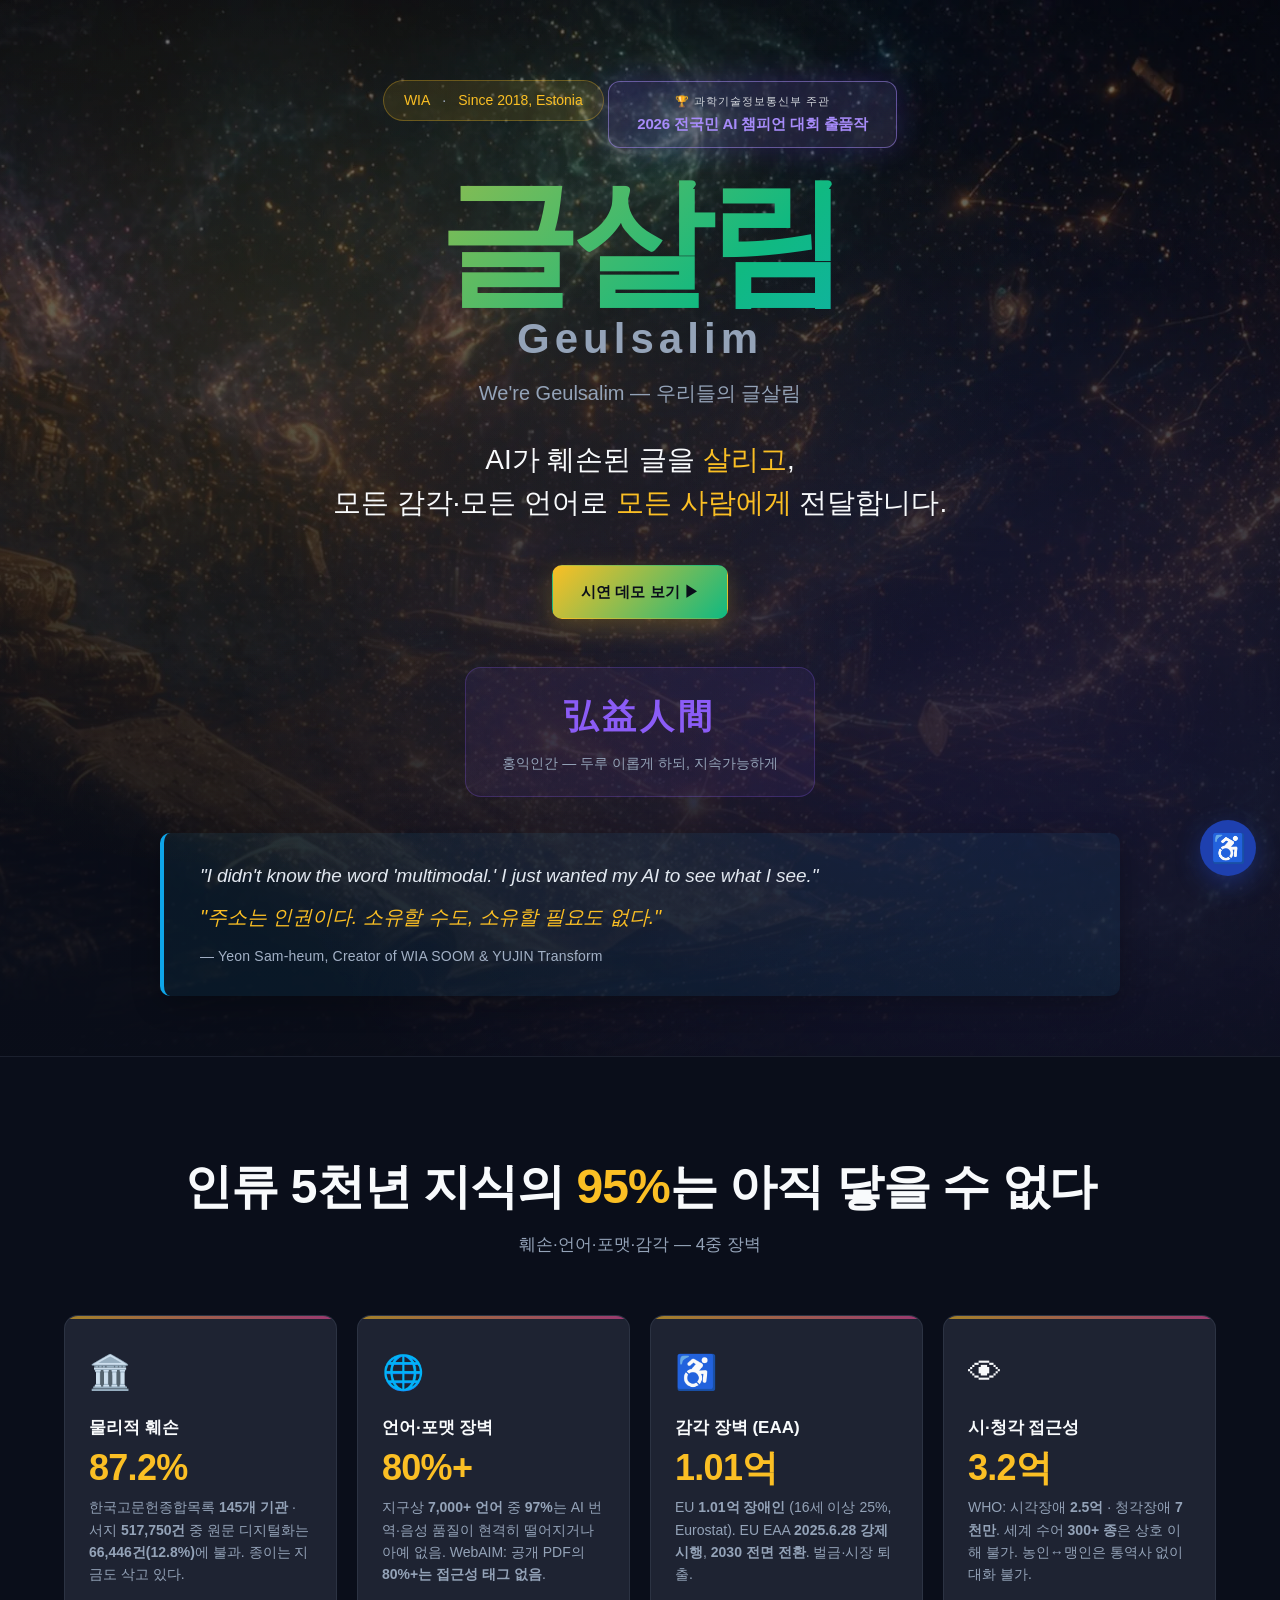
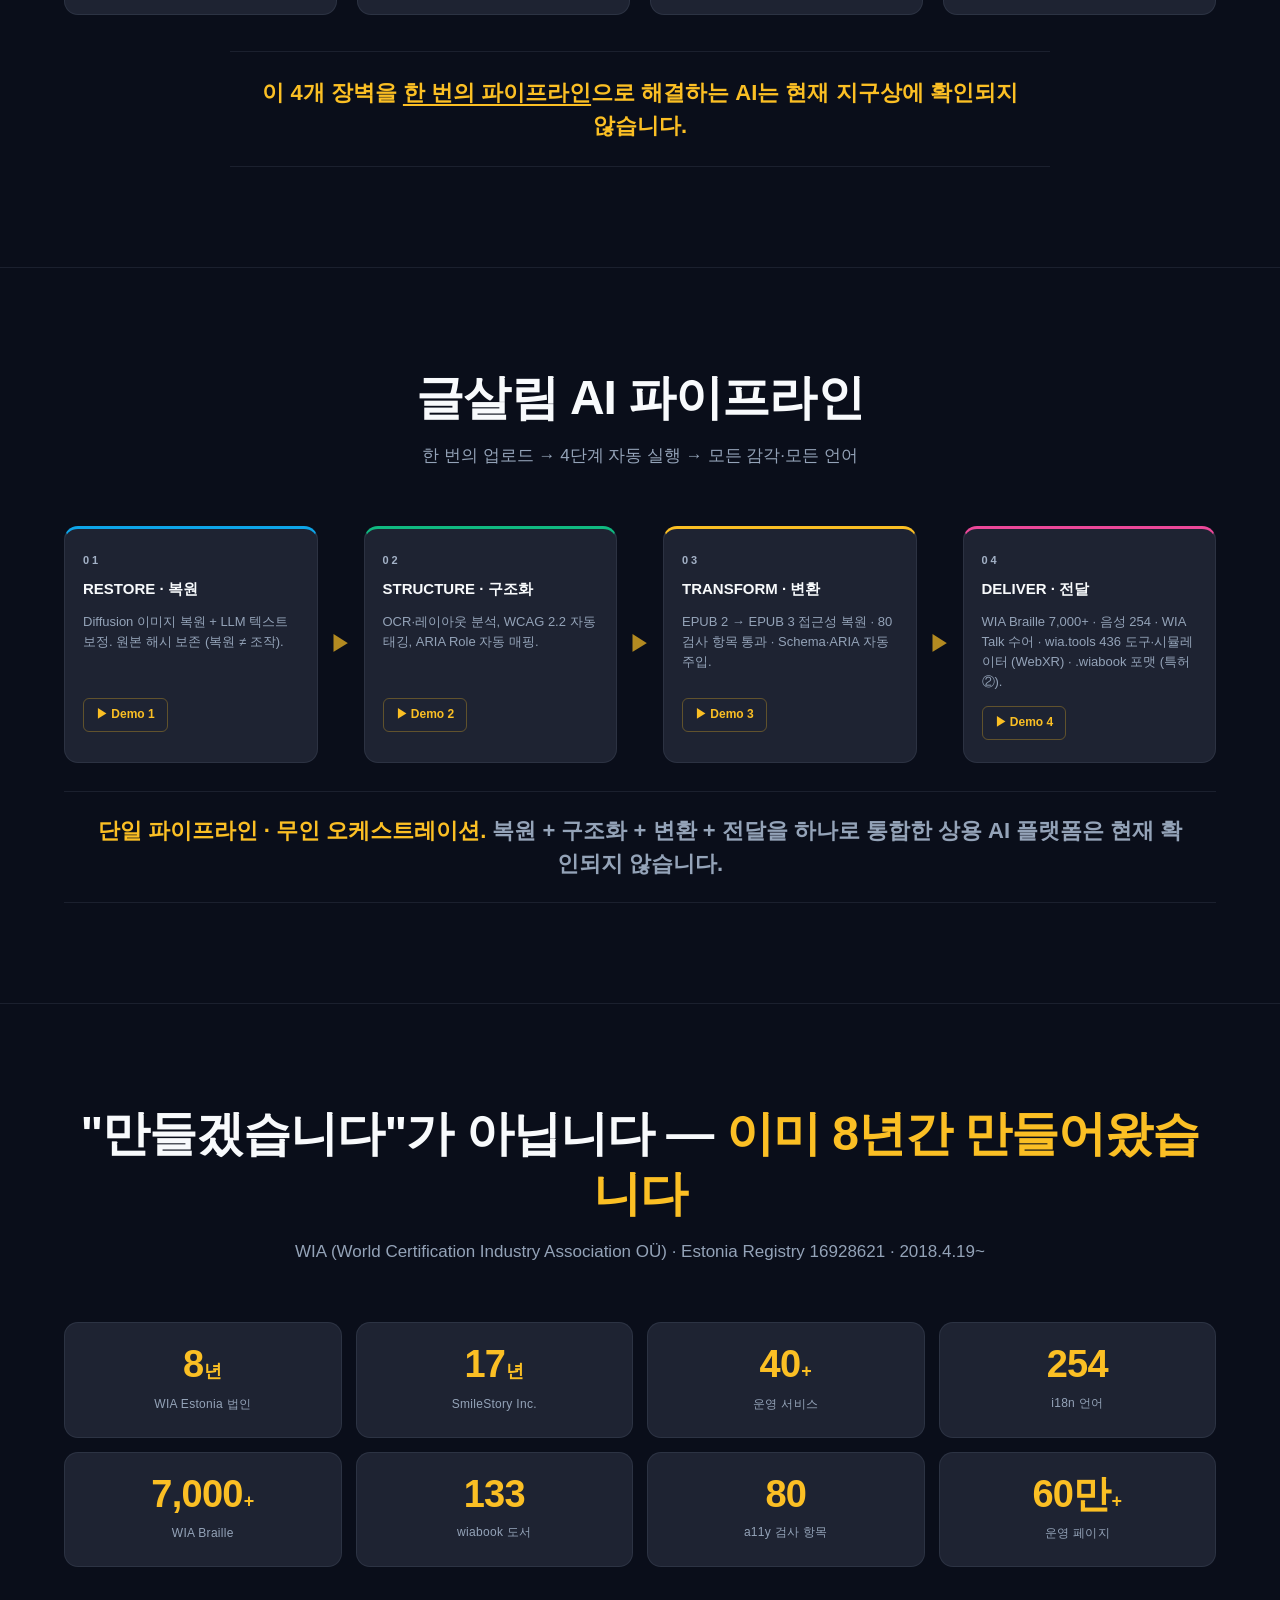
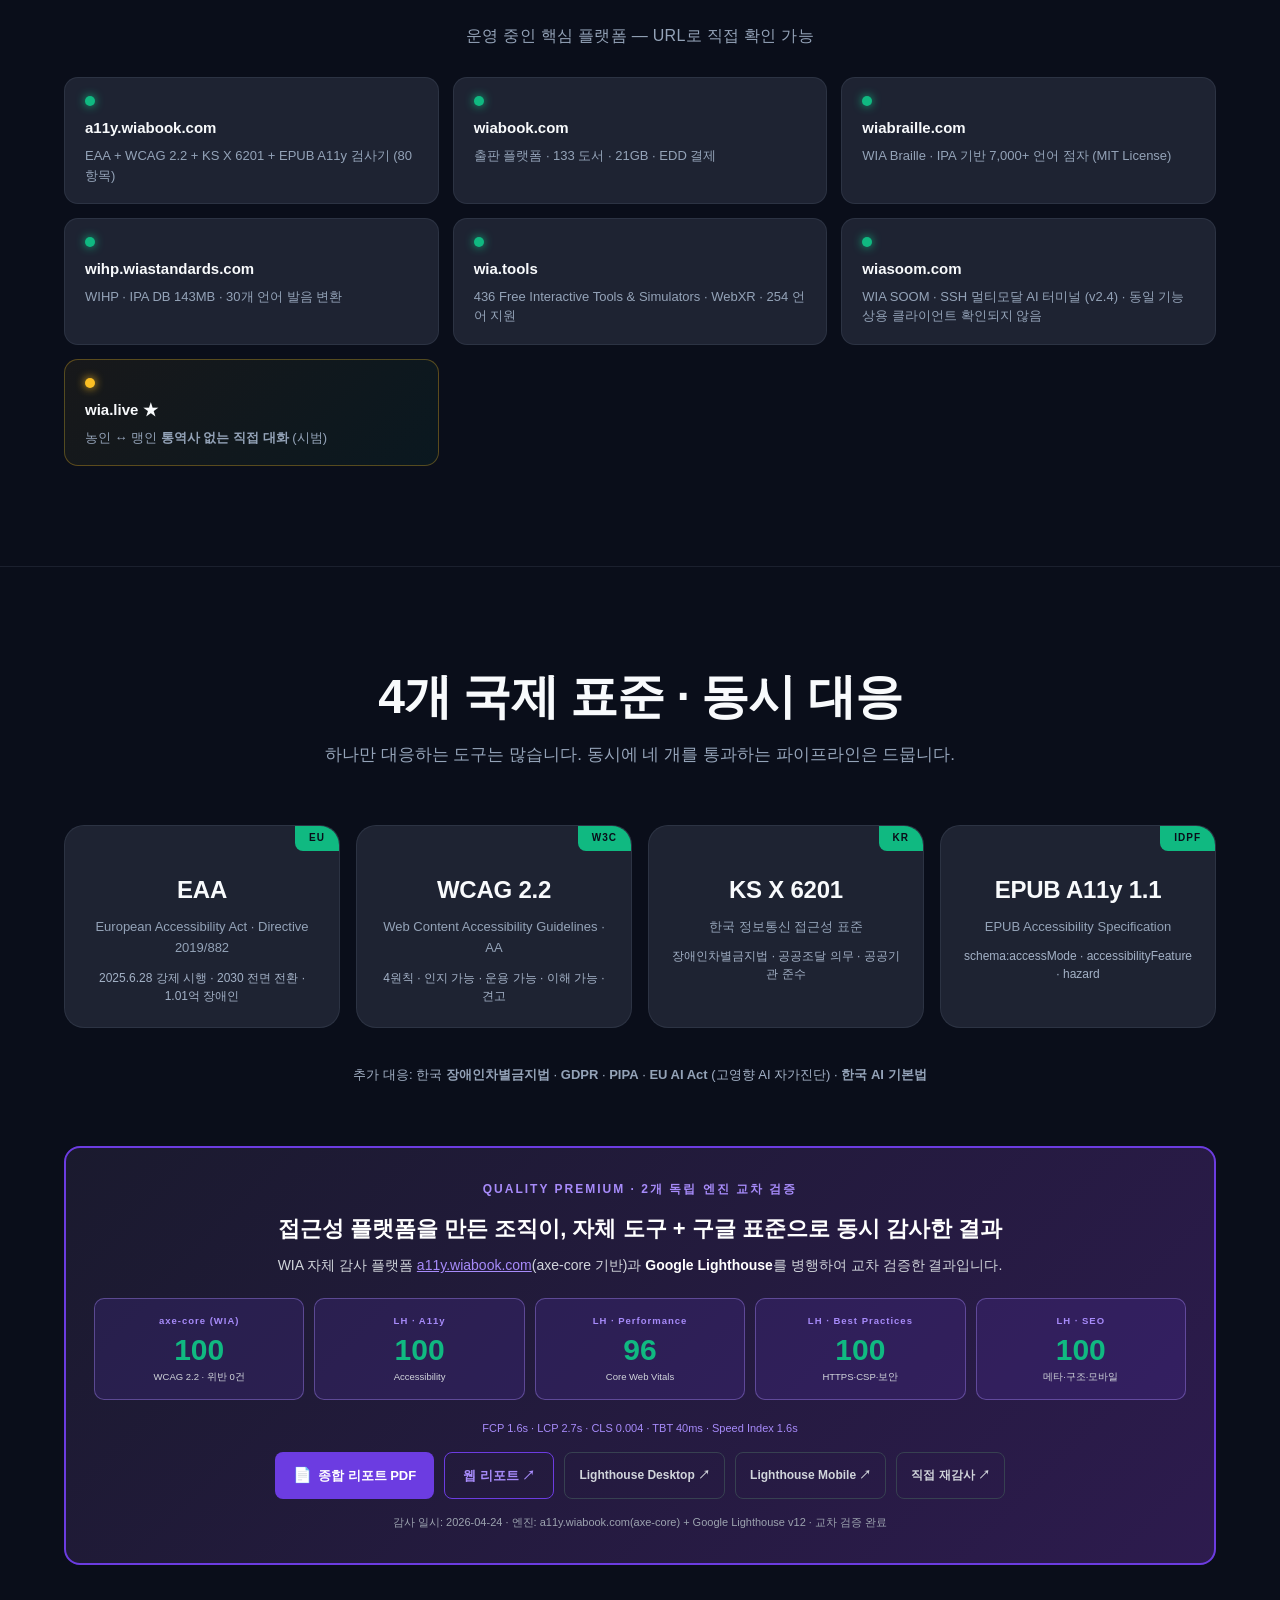
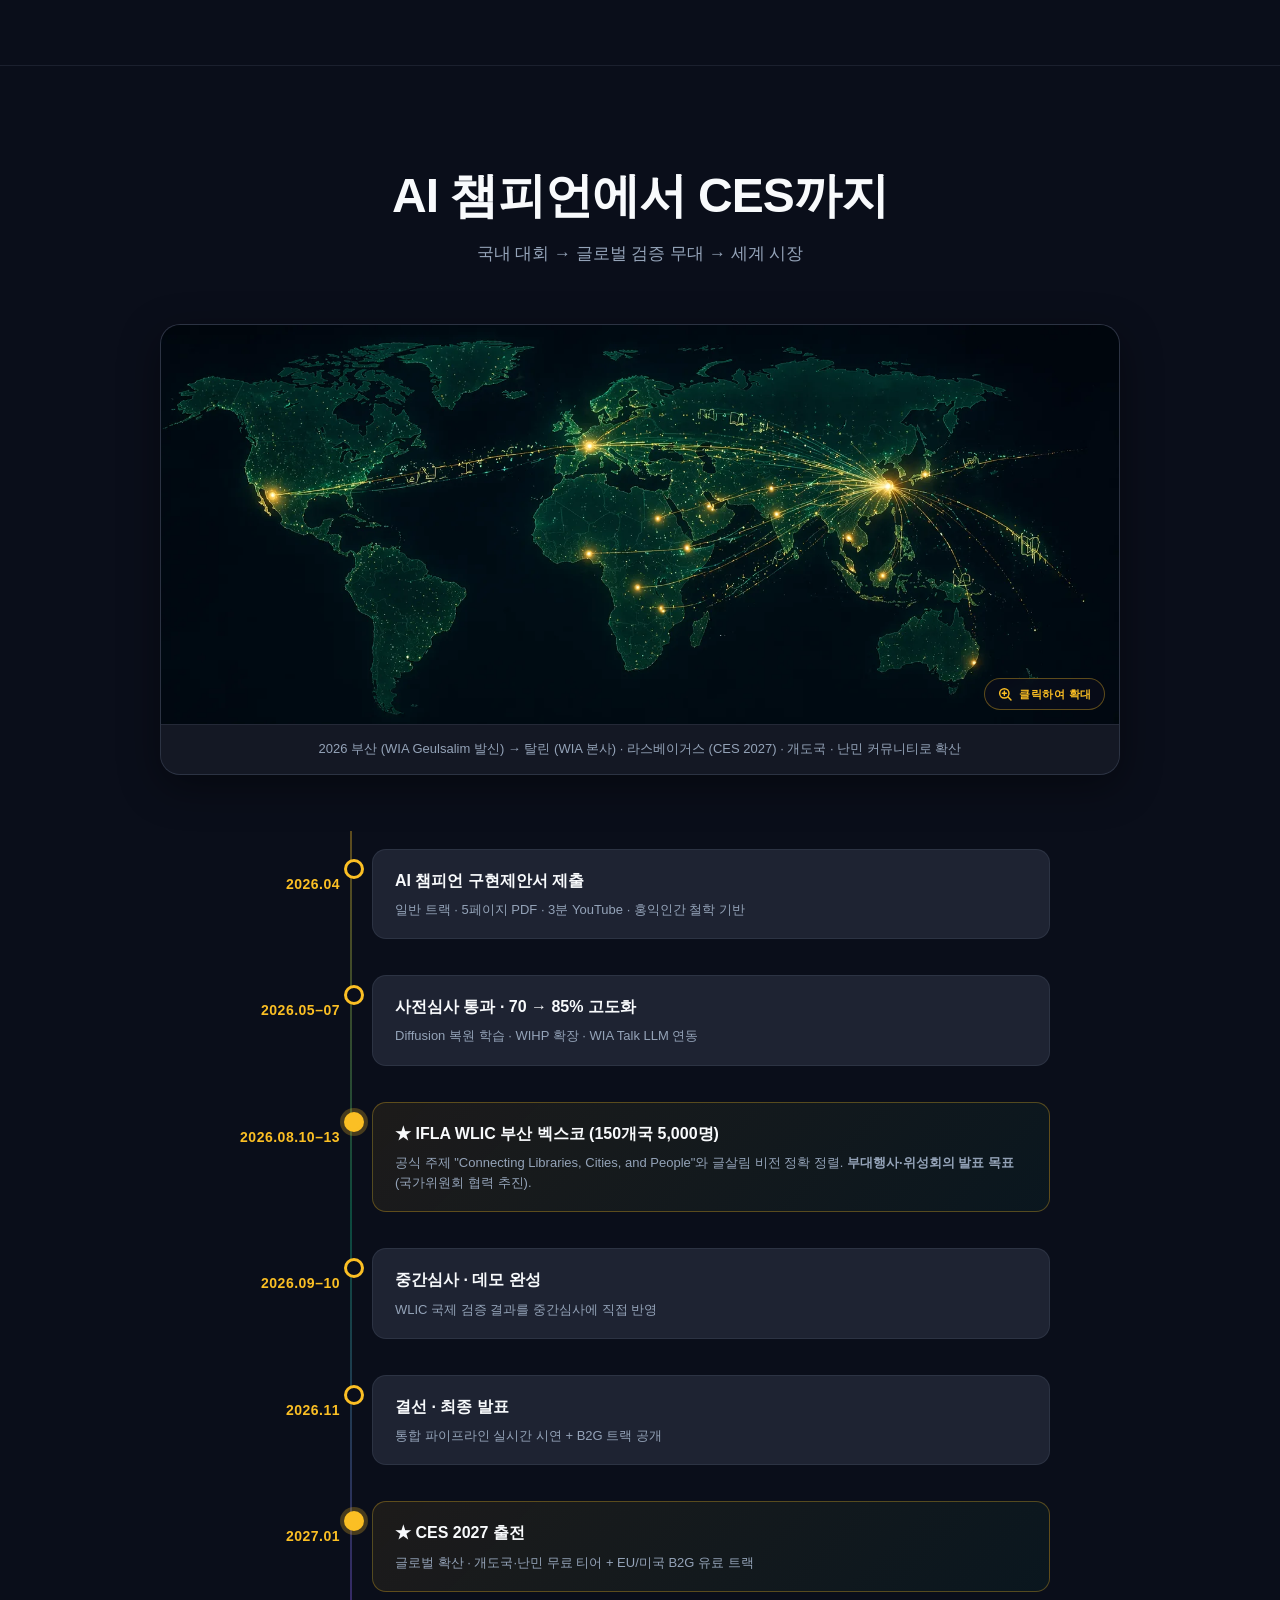
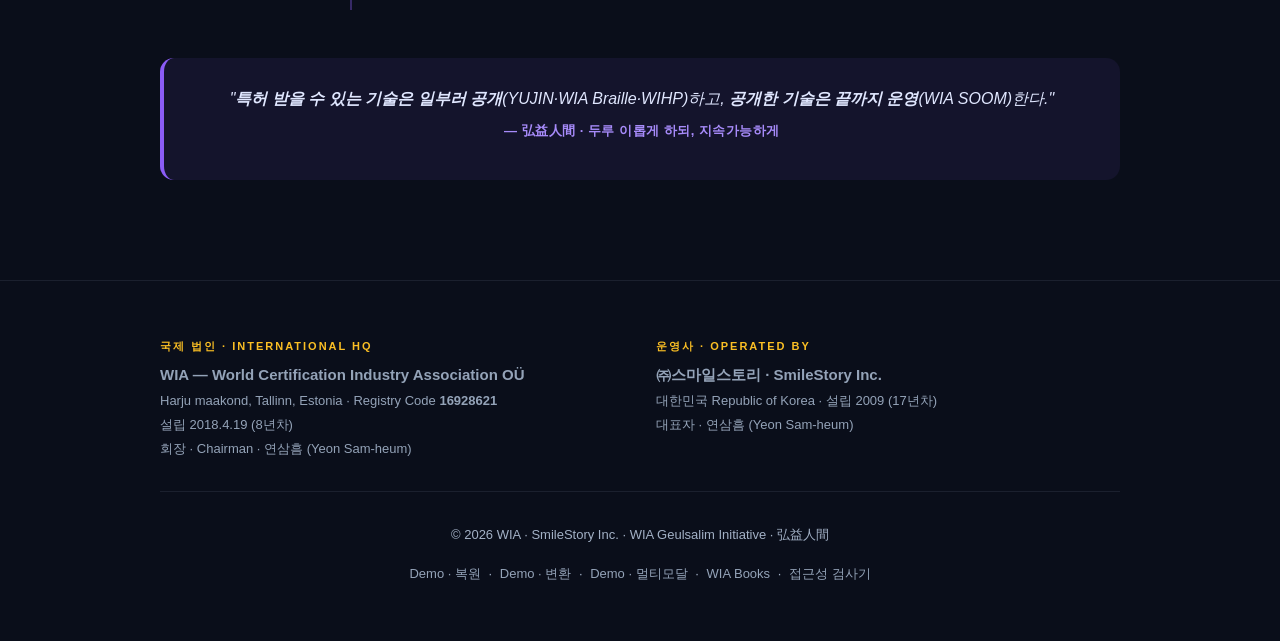
==== commit 887125ac: "seo: 2026 전국민 AI 챔피언 대회 키워드 전면 선점 - hero에 대회 출품 배지 + '과학기술정보통신부 주관' 노출 - h1에 sr-only 서브타이틀 (화면 영향 없이" ====
--- a/index.html
+++ b/index.html
@@ -19,22 +19,27 @@
     <meta property="og:title" content="WIA 글살림 — 고문서 복원·접근성 변환 AI | 2026 AI 챔피언 대회">
     <meta property="og:description" content="AI로 훼손 고문서를 복원하고, 7,000개 언어·3억 감각장애인에게 전달. WCAG 2.2·EPUB·점자·수어 통합 파이프라인. 2026 전국민 AI 챔피언 대회 출품작.">
     <meta property="og:image" content="https://wiageulsalim.com/assets/images/og-image.png">
+    <meta property="og:image:alt" content="WIA 글살림 — 2026 전국민 AI 챔피언 대회 출품작 · 고문서 복원·접근성 변환 AI 통합 플랫폼">
+    <meta property="og:image:width" content="1200">
+    <meta property="og:image:height" content="630">
     <meta property="og:locale" content="ko_KR">
     <meta property="og:site_name" content="WIA 글살림">
     <!-- Twitter Card -->
     <meta name="twitter:card" content="summary_large_image">
-    <meta name="twitter:title" content="WIA 글살림 — 고문서 복원·접근성 변환 AI">
-    <meta name="twitter:description" content="AI로 훼손 고문서를 복원하고, 7,000개 언어·3억 감각장애인에게 전달하는 통합 AI 에이전트.">
+    <meta name="twitter:title" content="WIA 글살림 · 2026 전국민 AI 챔피언 대회 출품작">
+    <meta name="twitter:description" content="AI로 훼손 고문서를 복원하고, 7,000개 언어·3억 감각장애인에게 전달하는 통합 AI 에이전트. 과학기술정보통신부 주관 2026 전국민 AI 챔피언 대회 출품.">
     <meta name="twitter:image" content="https://wiageulsalim.com/assets/images/og-image.png">
+    <meta name="twitter:image:alt" content="WIA 글살림 — 2026 전국민 AI 챔피언 대회 출품작">
     <!-- JSON-LD 구조화 데이터 -->
     <script type="application/ld+json">
     {
       "@context": "https://schema.org",
       "@type": "SoftwareApplication",
       "name": "WIA 글살림",
-      "alternateName": ["WIA Geulsalim", "글살림 AI"],
-      "description": "AI로 훼손 고문서를 복원하고, WCAG 2.2·EPUB·점자·음성·3D 수어로 변환해 7,000개 언어·3억 감각장애인에게 전달하는 통합 AI 에이전트.",
+      "alternateName": ["WIA Geulsalim", "글살림 AI", "2026 AI 챔피언 대회 출품작 WIA 글살림"],
+      "description": "AI로 훼손 고문서를 복원하고, WCAG 2.2·EPUB·점자·음성·3D 수어로 변환해 7,000개 언어·3억 감각장애인에게 전달하는 통합 AI 에이전트. 과학기술정보통신부 주관 2026 전국민 AI 챔피언 대회 출품작.",
       "url": "https://wiageulsalim.com",
+      "image": "https://wiageulsalim.com/assets/images/og-image.png",
       "author": {
         "@type": "Person",
         "name": "연삼흠",
@@ -48,9 +53,105 @@
       "applicationCategory": "AIApplication",
       "operatingSystem": "Web",
       "offers": { "@type": "Offer", "price": "0", "priceCurrency": "KRW" },
-      "keywords": "고문서 복원, 접근성 AI, 문화유산 디지털화, WCAG 2.2, 점자, 수어, 다국어",
+      "keywords": "WIA 글살림, 2026 전국민 AI 챔피언 대회, 2026 AI 챔피언 대회, 전국민 AI 경진대회, 과기부 AI 챔피언, 고문서 복원 AI, 접근성 AI, 문화유산 디지털화, WCAG 2.2, 점자, 수어, 다국어",
       "datePublished": "2026-04-23",
-      "license": "https://github.com/WIA-Official/wia-standards-public/blob/main/LICENSE"
+      "license": "https://github.com/WIA-Official/wia-standards-public/blob/main/LICENSE",
+      "awards": "2026 전국민 AI 챔피언 대회 출품작",
+      "isPartOf": {
+        "@type": "Event",
+        "name": "2026 전국민 AI 챔피언 대회",
+        "alternateName": ["전국민 AI 경진대회", "2026 AI 챔피언"],
+        "organizer": {
+          "@type": "GovernmentOrganization",
+          "name": "과학기술정보통신부",
+          "alternateName": "Ministry of Science and ICT"
+        },
+        "location": {
+          "@type": "Country",
+          "name": "대한민국"
+        },
+        "startDate": "2026"
+      }
+    }
+    </script>
+
+    <!-- JSON-LD · FAQPage (Rich Result 유도) -->
+    <script type="application/ld+json">
+    {
+      "@context": "https://schema.org",
+      "@type": "FAQPage",
+      "mainEntity": [
+        {
+          "@type": "Question",
+          "name": "WIA 글살림이란 무엇인가요?",
+          "acceptedAnswer": {
+            "@type": "Answer",
+            "text": "글살림(Geulsalim)은 '글을 살리다'라는 뜻의 순우리말로, AI가 훼손된 고문서를 복원하고 WCAG 2.2·EPUB·점자·음성·3D 수어로 변환해 모든 사람에게 전달하는 4단계 통합 AI 파이프라인입니다. 2026 전국민 AI 챔피언 대회 출품작입니다."
+          }
+        },
+        {
+          "@type": "Question",
+          "name": "2026 전국민 AI 챔피언 대회 출품작인가요?",
+          "acceptedAnswer": {
+            "@type": "Answer",
+            "text": "네, WIA 글살림은 과학기술정보통신부 주관 2026 전국민 AI 챔피언 대회 출품작입니다. 관련 특허 3건(10-2025-0186631·187878·187887)이 출원되었으며, 전체 소스코드는 MIT 라이선스로 GitHub에 공개되어 있습니다."
+          }
+        },
+        {
+          "@type": "Question",
+          "name": "글살림은 어떤 표준을 준수하나요?",
+          "acceptedAnswer": {
+            "@type": "Answer",
+            "text": "WCAG 2.2 Level AA, EU EAA(유럽 접근성법), KS X 6201(한국 정보통신 접근성 표준), EPUB Accessibility 1.1 등 국제/국내 4대 접근성 표준을 모두 준수합니다. 자체 감사 플랫폼(a11y.wiabook.com)과 Google Lighthouse 2개 엔진으로 교차 검증되어 Accessibility·Best Practices·SEO 모두 100점을 달성했습니다."
+          }
+        },
+        {
+          "@type": "Question",
+          "name": "어디서 체험할 수 있나요?",
+          "acceptedAnswer": {
+            "@type": "Answer",
+            "text": "wiageulsalim.com에서 복원/demo/restore/, 구조화/demo/transform/, 멀티모달/demo/multimodal/ 3개 데모를 모두 무료로 체험할 수 있습니다. 영상에는 83개 언어 자막이 탑재되어 있습니다."
+          }
+        }
+      ]
+    }
+    </script>
+
+    <!-- JSON-LD · BreadcrumbList -->
+    <script type="application/ld+json">
+    {
+      "@context": "https://schema.org",
+      "@type": "BreadcrumbList",
+      "itemListElement": [
+        { "@type": "ListItem", "position": 1, "name": "홈", "item": "https://wiageulsalim.com/" },
+        { "@type": "ListItem", "position": 2, "name": "복원 데모", "item": "https://wiageulsalim.com/demo/restore/" },
+        { "@type": "ListItem", "position": 3, "name": "구조화 데모", "item": "https://wiageulsalim.com/demo/transform/" },
+        { "@type": "ListItem", "position": 4, "name": "멀티모달 데모", "item": "https://wiageulsalim.com/demo/multimodal/" }
+      ]
+    }
+    </script>
+
+    <!-- JSON-LD · Organization -->
+    <script type="application/ld+json">
+    {
+      "@context": "https://schema.org",
+      "@type": "Organization",
+      "name": "WIA — World Certification Industry Association",
+      "alternateName": ["WIA", "세계인증산업협회"],
+      "url": "https://wiageulsalim.com",
+      "logo": "https://wiageulsalim.com/assets/images/apple-touch-icon.png",
+      "foundingDate": "2018-04-19",
+      "foundingLocation": "Estonia",
+      "founder": { "@type": "Person", "name": "연삼흠", "alternateName": "Yeon Sam-heum" },
+      "sameAs": [
+        "https://github.com/WIA-Official",
+        "https://github.com/WIA-Official/wia-geulsalim",
+        "https://github.com/WIA-Official/wia-standards-public",
+        "https://wiabook.com",
+        "https://a11y.wiabook.com",
+        "https://wiasoom.com",
+        "https://wia.live"
+      ]
     }
     </script>
     
@@ -130,9 +231,14 @@
                 <span class="badge-divider">·</span>
                 <span class="badge-year">Since 2018, Estonia</span>
             </div>
+            <div class="hero-competition-badge" aria-label="2026 전국민 AI 챔피언 대회 출품작">
+                <span class="comp-badge-label">🏆 과학기술정보통신부 주관</span>
+                <strong class="comp-badge-title">2026 전국민 AI 챔피언 대회 출품작</strong>
+            </div>
             <h1 class="hero-title">
                 <span class="title-ko">글살림</span>
                 <span class="title-en">Geulsalim</span>
+                <span class="sr-only"> — 2026 전국민 AI 챔피언 대회 출품작 · 과학기술정보통신부 주관 · AI 고문서 복원 및 접근성 변환 통합 플랫폼 (WCAG 2.2 · EU EAA · KS X 6201)</span>
             </h1>
             <p class="hero-subtitle">We're Geulsalim — 우리들의 글살림</p>
             <p class="hero-tagline">
@@ -429,7 +535,7 @@
                     <picture>
                         <source srcset="/assets/images/global-roadmap.webp" type="image/webp">
                         <img src="/assets/images/global-roadmap.png"
-                             alt="부산(한국)에서 발신된 황금빛 데이터 흐름이 에스토니아 탈린, 라스베이거스, 동남아시아·중동·아프리카 개발도상국 노드로 뻗어나가는 세계 지도"
+                             alt="WIA 글살림 2026 전국민 AI 챔피언 대회 출품작 — 부산(한국)에서 발신된 황금빛 데이터 흐름이 에스토니아 탈린, 라스베이거스, 동남아시아·중동·아프리카 개발도상국 노드로 뻗어나가는 세계 지도"
                              loading="lazy"
                              width="1600" height="900"
                              decoding="async">
--- a/assets/css/main.css
+++ b/assets/css/main.css
@@ -4,6 +4,16 @@
    ========================================================== */
 
 * { margin: 0; padding: 0; box-sizing: border-box; }
+
+.sr-only {
+    position: absolute !important;
+    width: 1px; height: 1px;
+    padding: 0; margin: -1px;
+    overflow: hidden;
+    clip: rect(0,0,0,0);
+    white-space: nowrap;
+    border: 0;
+}
 
 :root {
     --bg-primary: #0a0e1a;
@@ -87,9 +97,38 @@
     border-radius: 50px;
     font-size: 14px;
     color: var(--accent-gold);
-    margin-bottom: 36px;
+    margin-bottom: 14px;
 }
 .badge-divider { color: var(--text-muted); }
+
+.hero-competition-badge {
+    display: inline-flex;
+    flex-direction: column;
+    align-items: center;
+    gap: 2px;
+    padding: 10px 28px;
+    background: linear-gradient(135deg, rgba(108,60,225,0.18), rgba(167,139,250,0.12));
+    border: 1.5px solid rgba(167,139,250,0.5);
+    border-radius: 12px;
+    margin-bottom: 28px;
+    box-shadow: 0 0 30px rgba(108,60,225,0.25);
+}
+.comp-badge-label {
+    font-size: 11px;
+    color: #d1d5db;
+    letter-spacing: 1px;
+    font-weight: 500;
+}
+.comp-badge-title {
+    font-size: 15px;
+    font-weight: 800;
+    color: #a78bfa;
+    letter-spacing: -0.01em;
+}
+@media (max-width: 600px) {
+    .comp-badge-title { font-size: 13px; }
+    .comp-badge-label { font-size: 10px; }
+}
 
 .hero-title {
     font-size: clamp(64px, 11vw, 140px);
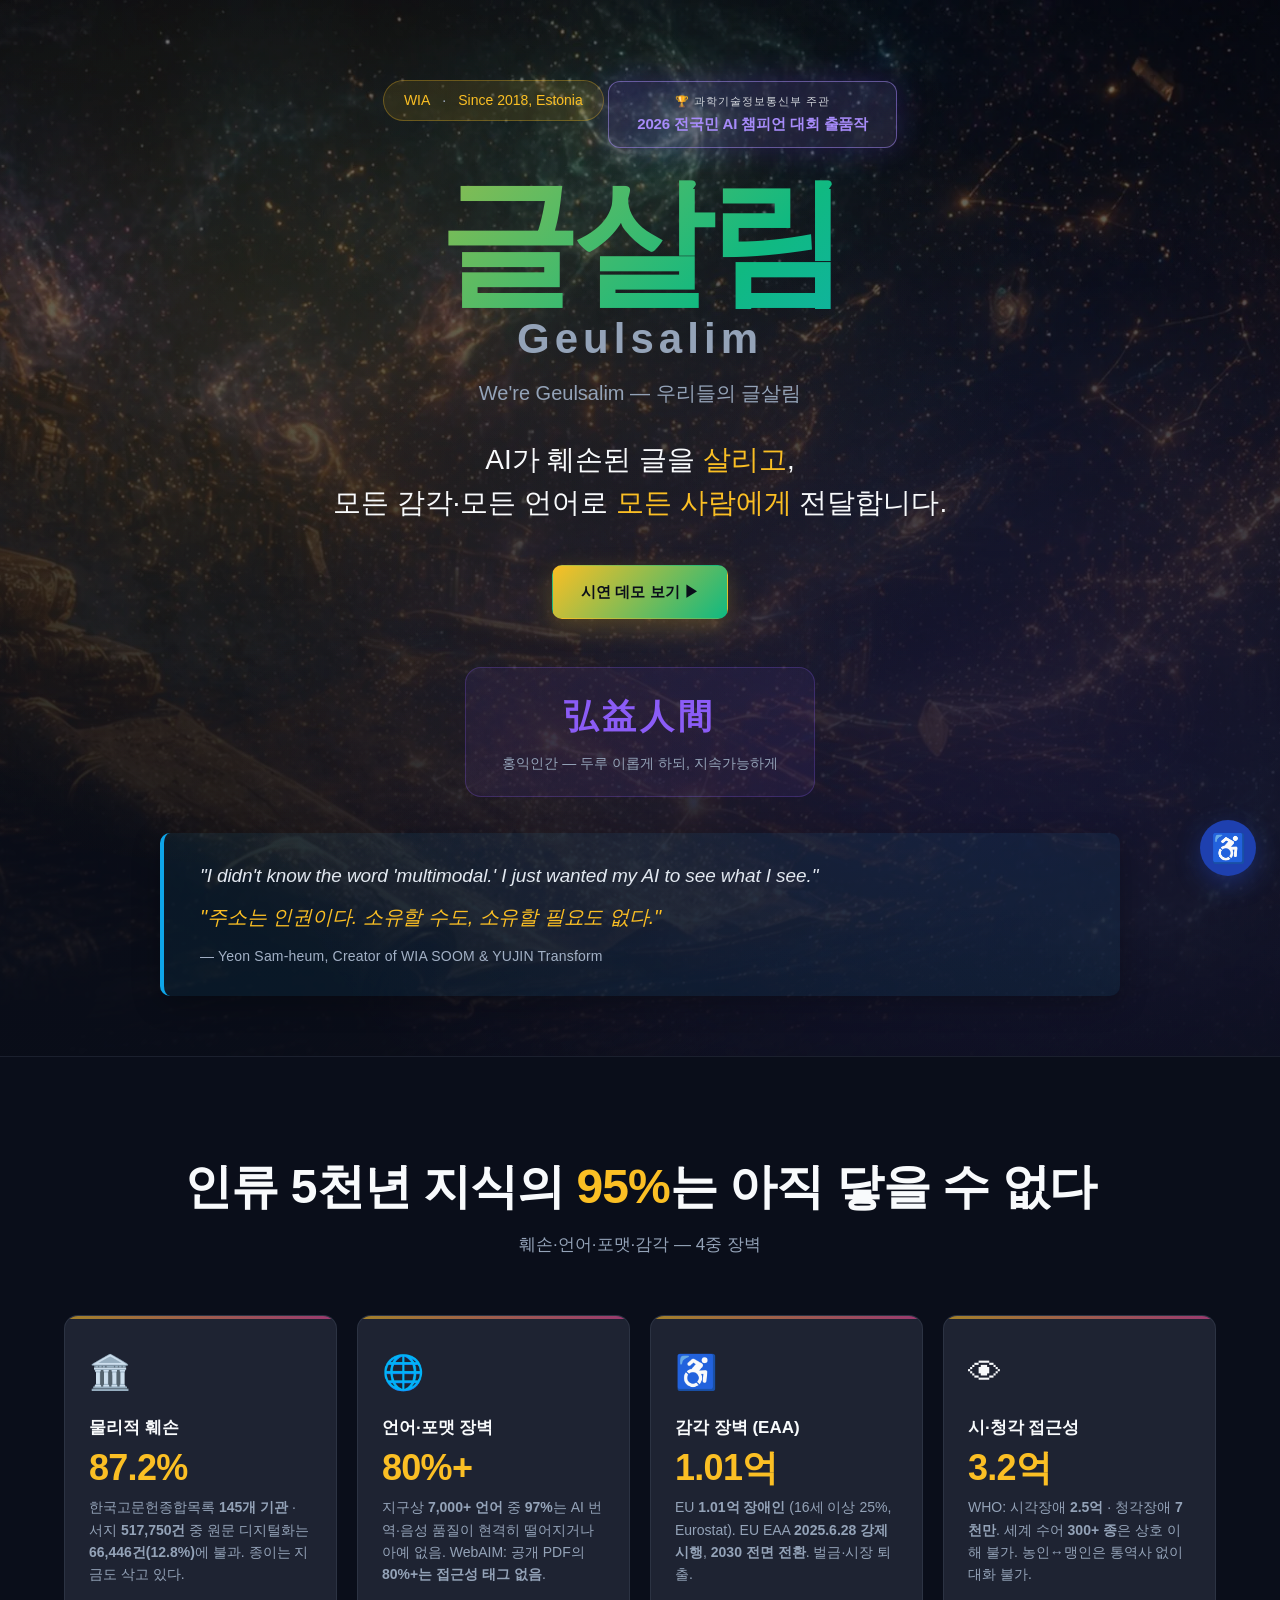
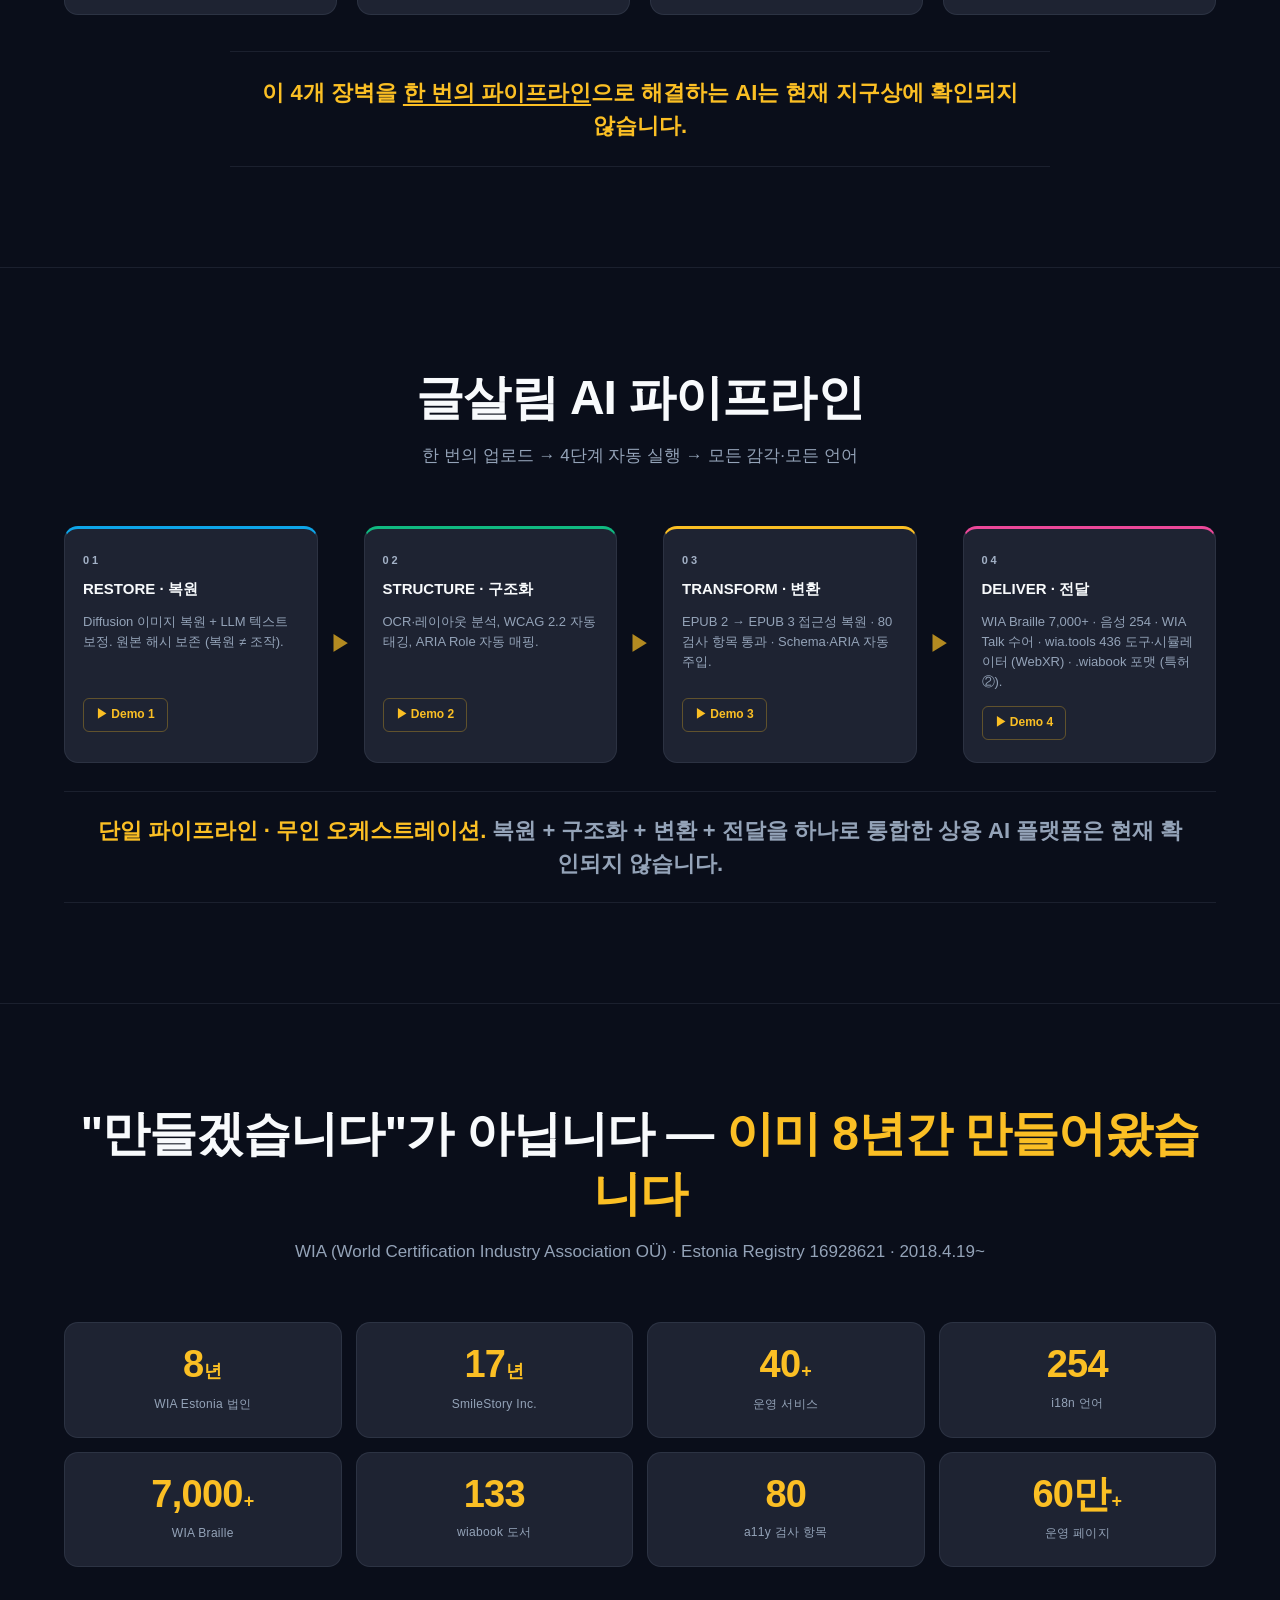
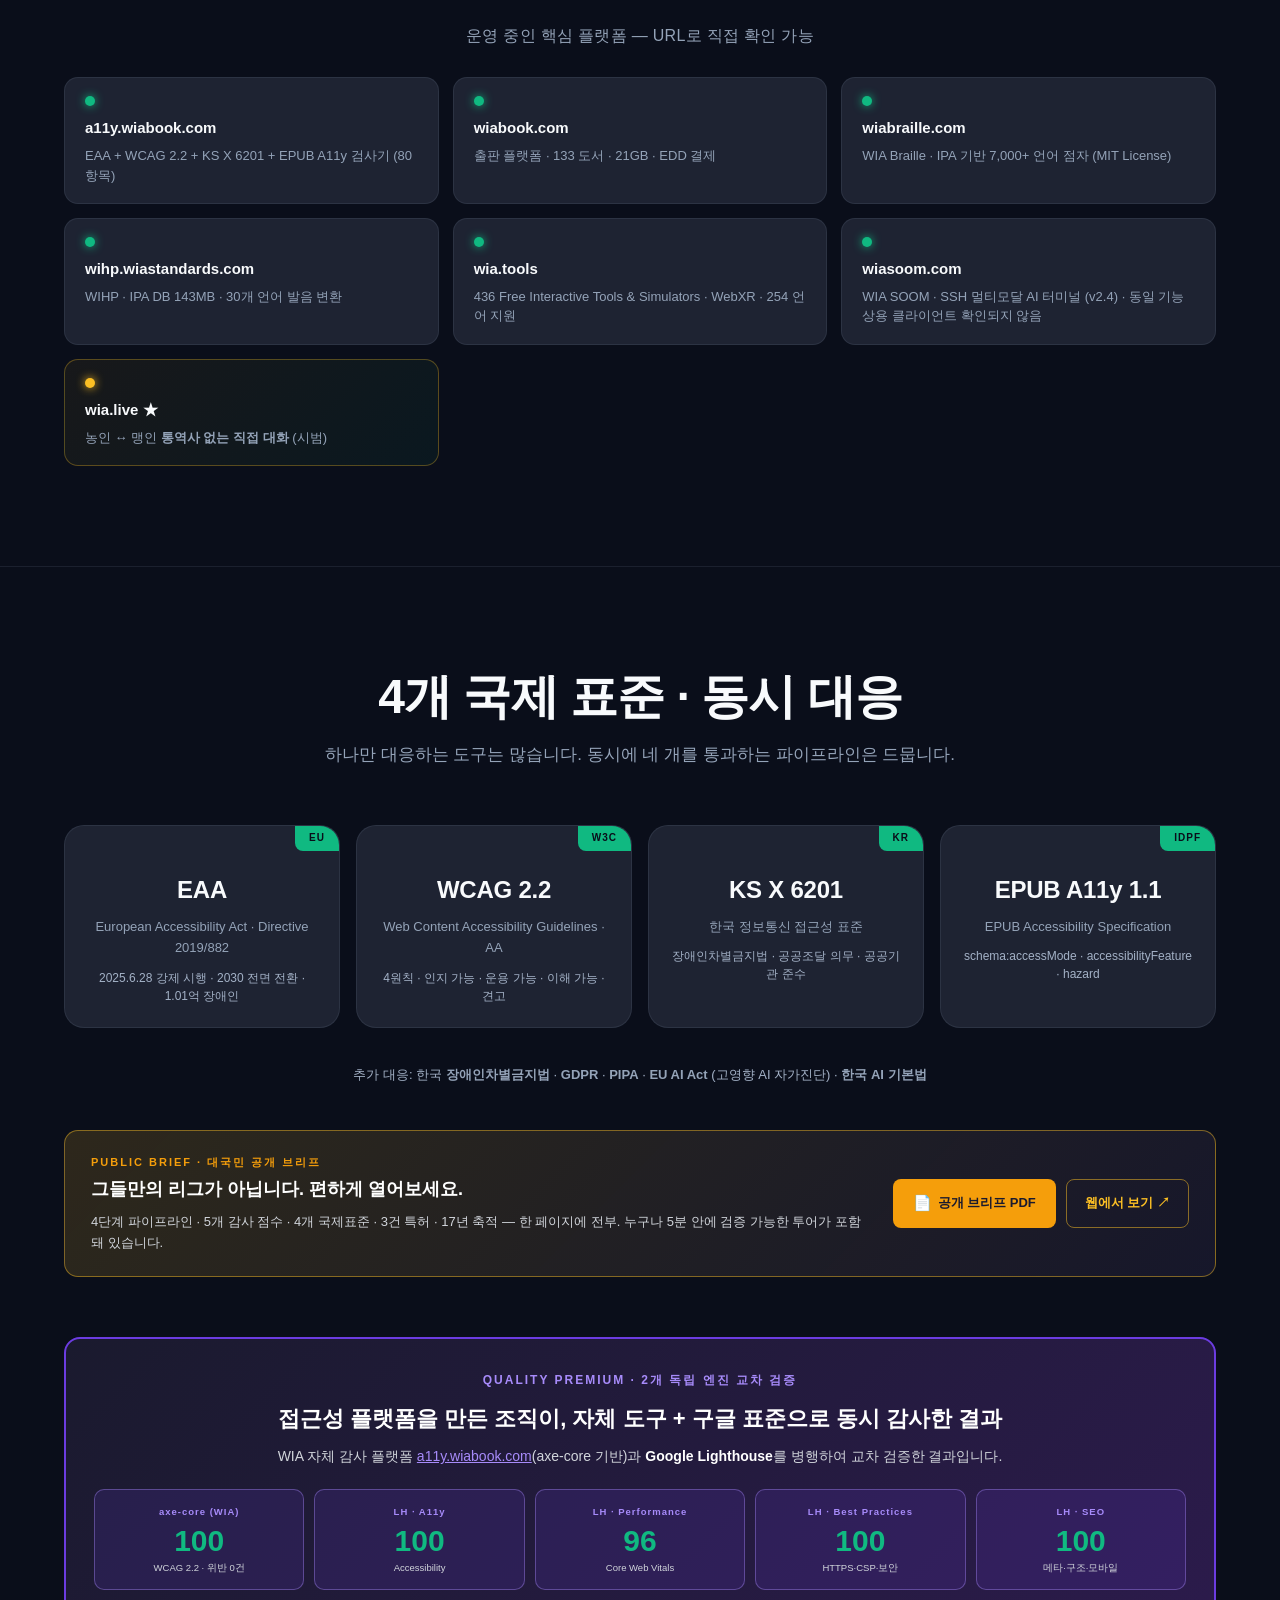
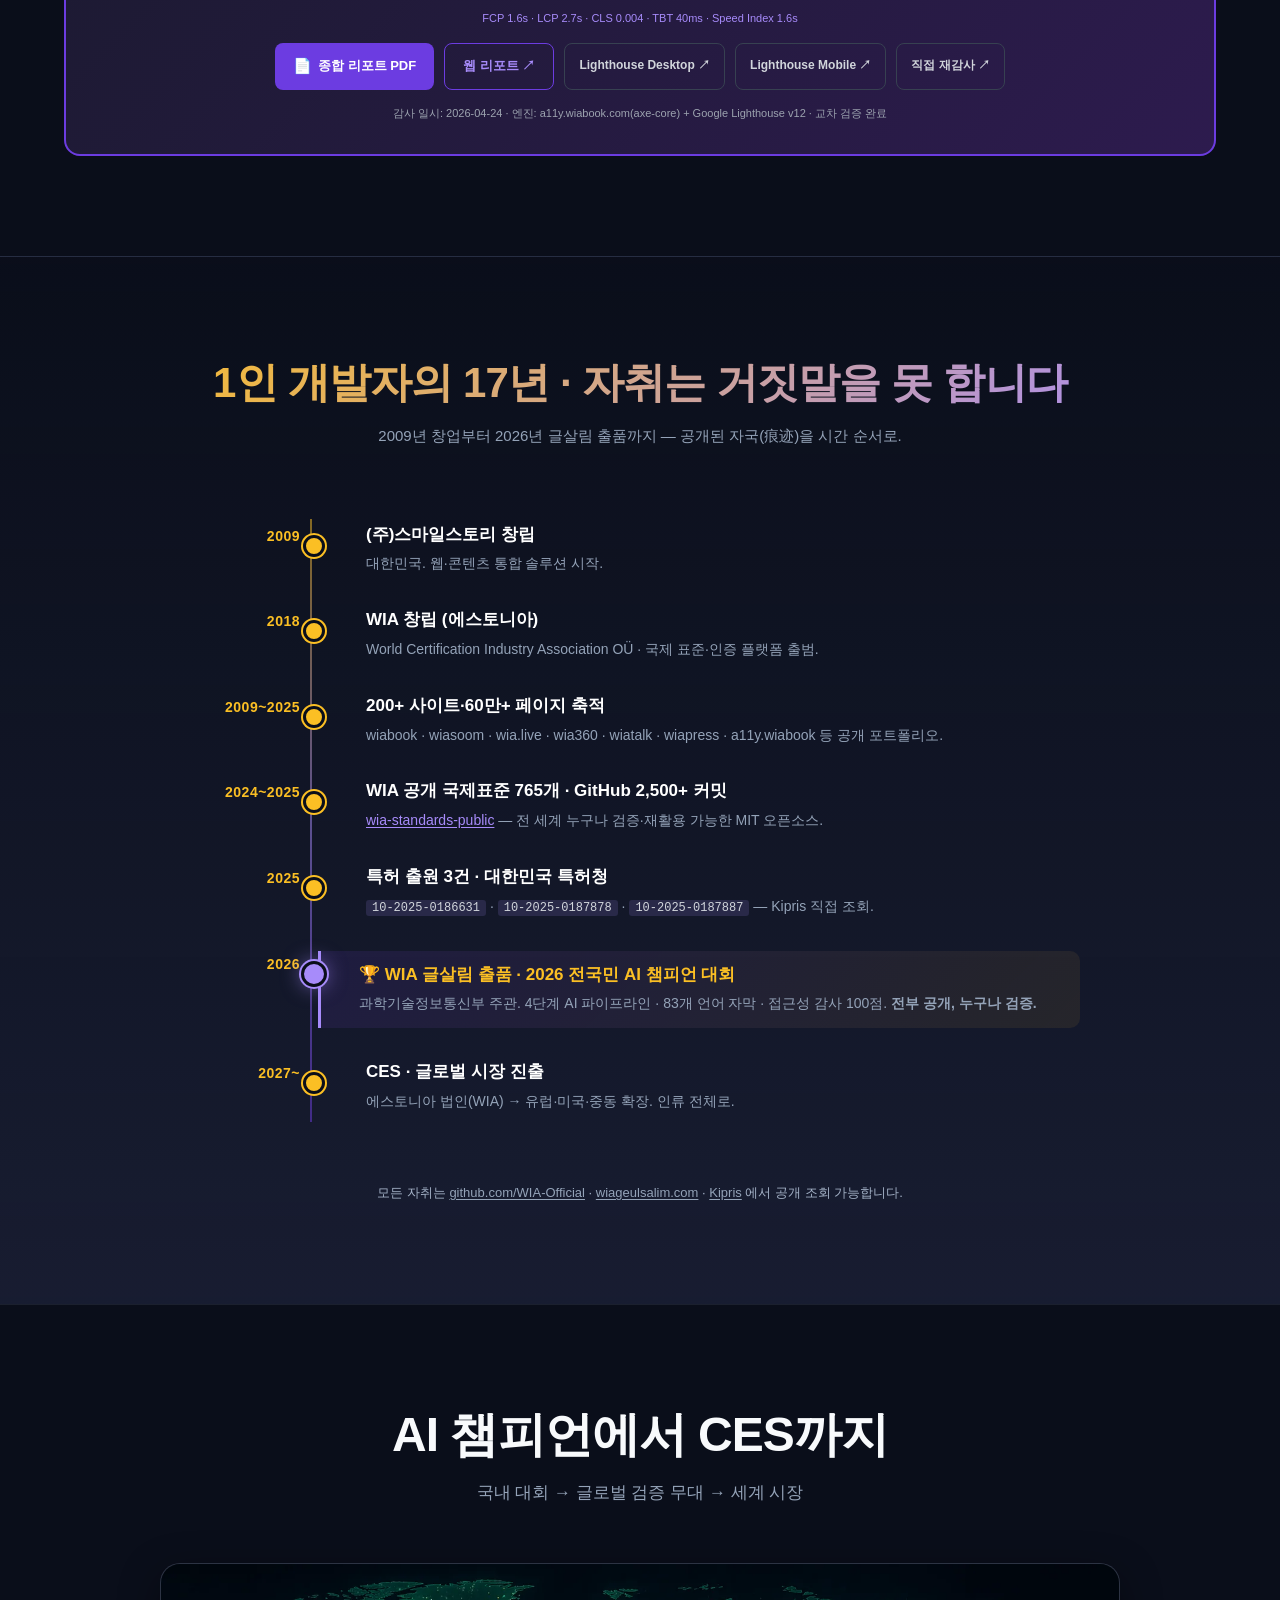
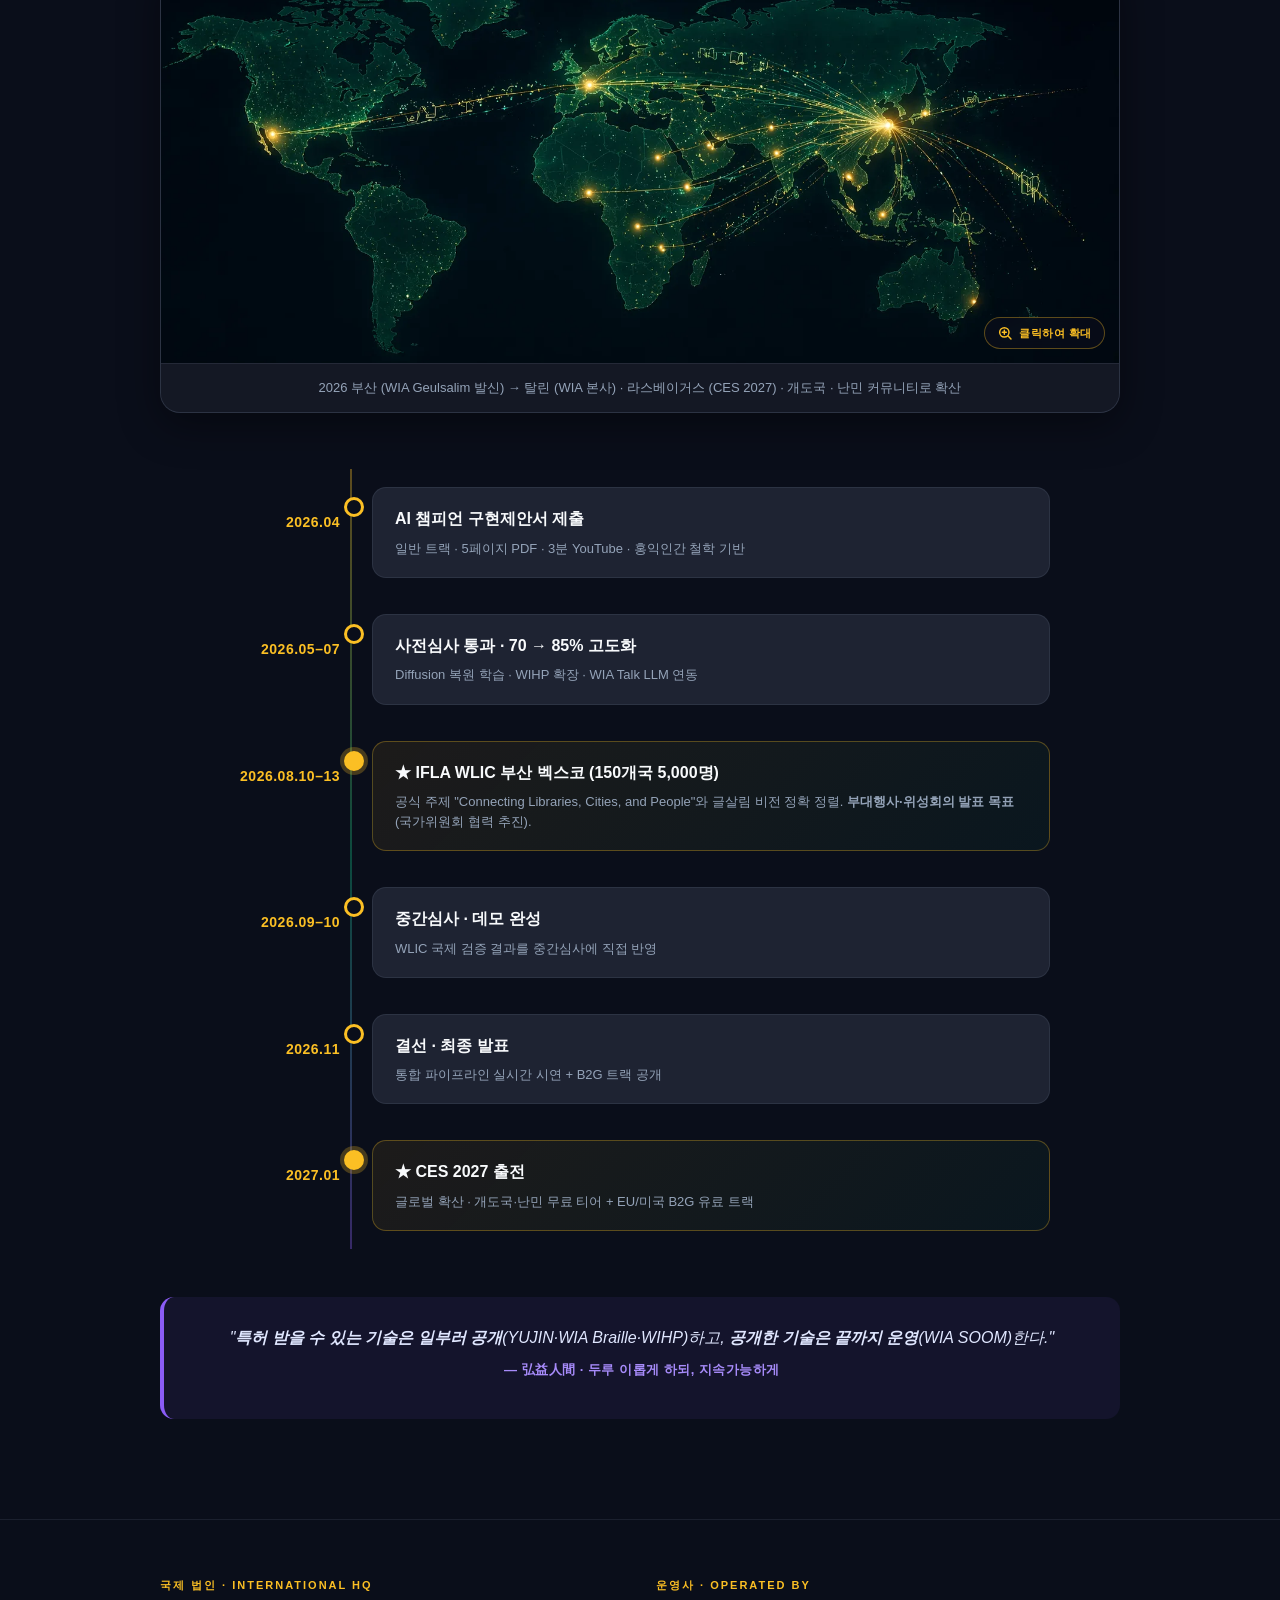
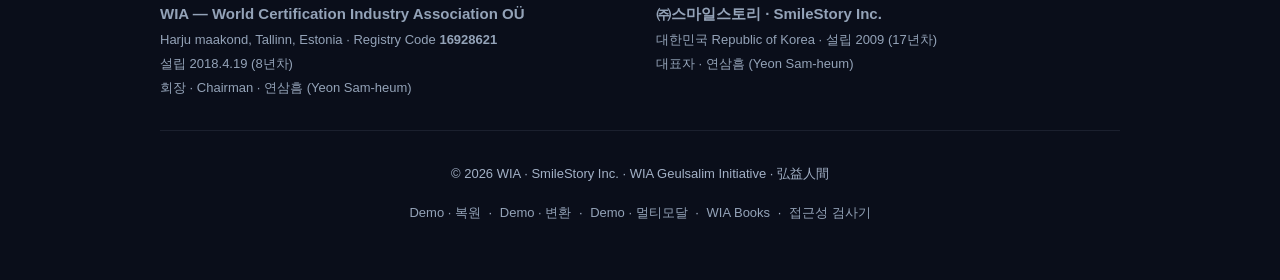
==== commit 366770b8: "feat: 대국민 공개 브리프 + GitHub 프로다움 + PWA + 17년 타임라인 [A] 대국민 공개 브리프 (wia-geulsalim-public-brief.pdf)   - " ====
--- a/index.html
+++ b/index.html
@@ -159,6 +159,14 @@
     <link rel="icon" href="/favicon.ico" sizes="any">
     <link rel="icon" type="image/png" href="/assets/images/favicon.png">
     <link rel="apple-touch-icon" sizes="180x180" href="/assets/images/apple-touch-icon.png">
+
+    <!-- PWA · 홈화면 앱 설치 가능 -->
+    <link rel="manifest" href="/manifest.json">
+    <meta name="theme-color" content="#6c3ce1">
+    <meta name="application-name" content="WIA 글살림">
+    <meta name="apple-mobile-web-app-capable" content="yes">
+    <meta name="apple-mobile-web-app-status-bar-style" content="black-translucent">
+    <meta name="apple-mobile-web-app-title" content="WIA 글살림">
     
     <!-- Fonts -->
     <link rel="preconnect" href="https://cdn.jsdelivr.net">
@@ -451,6 +459,25 @@
                 <strong>EU AI Act</strong> (고영향 AI 자가진단) · <strong>한국 AI 기본법</strong>
             </p>
 
+            <!-- 한 페이지 공개 브리프 다운로드 — 대국민 검증 초대 -->
+            <div class="reveal" style="margin-top:44px;background:linear-gradient(135deg,rgba(251,191,36,0.15),rgba(167,139,250,0.08));border:1.5px solid rgba(251,191,36,0.45);border-radius:14px;padding:22px 26px;display:flex;align-items:center;justify-content:space-between;gap:20px;flex-wrap:wrap;">
+                <div style="flex:1;min-width:260px;">
+                    <div style="font-size:11px;color:#f59e0b;font-weight:700;letter-spacing:2px;margin-bottom:4px;">PUBLIC BRIEF · 대국민 공개 브리프</div>
+                    <h3 style="font-size:18px;color:#fff;font-weight:800;margin-bottom:6px;">그들만의 리그가 아닙니다. 편하게 열어보세요.</h3>
+                    <p style="font-size:13px;color:#d1d5db;line-height:1.65;">
+                        4단계 파이프라인 · 5개 감사 점수 · 4개 국제표준 · 3건 특허 · 17년 축적 — 한 페이지에 전부. 누구나 5분 안에 검증 가능한 투어가 포함돼 있습니다.
+                    </p>
+                </div>
+                <div style="display:flex;gap:10px;flex-wrap:wrap;">
+                    <a href="/docs/wia-geulsalim-public-brief.pdf" download style="display:inline-flex;align-items:center;gap:6px;background:#f59e0b;color:#1a1a2e;padding:12px 20px;border-radius:8px;font-size:13px;font-weight:800;text-decoration:none;">
+                        <span style="font-size:15px;">📄</span> 공개 브리프 PDF
+                    </a>
+                    <a href="/docs/public-brief.html" target="_blank" rel="noopener" style="display:inline-flex;align-items:center;gap:6px;background:transparent;color:#fbbf24;padding:12px 18px;border-radius:8px;font-size:13px;font-weight:700;text-decoration:none;border:1px solid rgba(251,191,36,0.5);">
+                        웹에서 보기 ↗
+                    </a>
+                </div>
+            </div>
+
             <!-- 종합 품질 감사 배지 — axe-core + Google Lighthouse 교차 검증 -->
             <div class="a11y-premium-badge reveal" style="margin-top:60px;background:linear-gradient(135deg,#1a1a2e,#2d1b4e);border:2px solid #6c3ce1;border-radius:16px;padding:32px 28px;color:#fff;">
                 <div style="font-size:12px;color:#a78bfa;font-weight:700;letter-spacing:2px;margin-bottom:14px;text-align:center;">
@@ -516,6 +543,72 @@
                     감사 일시: 2026-04-24 · 엔진: a11y.wiabook.com(axe-core) + Google Lighthouse v12 · 교차 검증 완료
                 </p>
             </div>
+        </div>
+    </section>
+
+    <!-- ============================================ -->
+    <!-- SECTION 5b: HERITAGE — 17년 축적 타임라인 -->
+    <!-- ============================================ -->
+    <section id="heritage" class="heritage" aria-label="17년 축적 타임라인">
+        <div class="container">
+            <h2>1인 개발자의 17년 · 자취는 거짓말을 못 합니다</h2>
+            <p class="section-lead">2009년 창업부터 2026년 글살림 출품까지 — 공개된 자국(痕迹)을 시간 순서로.</p>
+
+            <ol class="heritage-timeline">
+                <li class="heritage-node reveal">
+                    <div class="heritage-year">2009</div>
+                    <div class="heritage-content">
+                        <h3>(주)스마일스토리 창립</h3>
+                        <p>대한민국. 웹·콘텐츠 통합 솔루션 시작.</p>
+                    </div>
+                </li>
+                <li class="heritage-node reveal">
+                    <div class="heritage-year">2018</div>
+                    <div class="heritage-content">
+                        <h3>WIA 창립 (에스토니아)</h3>
+                        <p>World Certification Industry Association OÜ · 국제 표준·인증 플랫폼 출범.</p>
+                    </div>
+                </li>
+                <li class="heritage-node reveal">
+                    <div class="heritage-year">2009~2025</div>
+                    <div class="heritage-content">
+                        <h3>200+ 사이트·60만+ 페이지 축적</h3>
+                        <p>wiabook · wiasoom · wia.live · wia360 · wiatalk · wiapress · a11y.wiabook 등 공개 포트폴리오.</p>
+                    </div>
+                </li>
+                <li class="heritage-node reveal">
+                    <div class="heritage-year">2024~2025</div>
+                    <div class="heritage-content">
+                        <h3>WIA 공개 국제표준 765개 · GitHub 2,500+ 커밋</h3>
+                        <p><a href="https://github.com/WIA-Official/wia-standards-public" target="_blank" rel="noopener">wia-standards-public</a> — 전 세계 누구나 검증·재활용 가능한 MIT 오픈소스.</p>
+                    </div>
+                </li>
+                <li class="heritage-node reveal">
+                    <div class="heritage-year">2025</div>
+                    <div class="heritage-content">
+                        <h3>특허 출원 3건 · 대한민국 특허청</h3>
+                        <p><code>10-2025-0186631</code> · <code>10-2025-0187878</code> · <code>10-2025-0187887</code> — Kipris 직접 조회.</p>
+                    </div>
+                </li>
+                <li class="heritage-node reveal heritage-highlight">
+                    <div class="heritage-year">2026</div>
+                    <div class="heritage-content">
+                        <h3>🏆 WIA 글살림 출품 · 2026 전국민 AI 챔피언 대회</h3>
+                        <p>과학기술정보통신부 주관. 4단계 AI 파이프라인 · 83개 언어 자막 · 접근성 감사 100점. <strong>전부 공개, 누구나 검증.</strong></p>
+                    </div>
+                </li>
+                <li class="heritage-node reveal">
+                    <div class="heritage-year">2027~</div>
+                    <div class="heritage-content">
+                        <h3>CES · 글로벌 시장 진출</h3>
+                        <p>에스토니아 법인(WIA) → 유럽·미국·중동 확장. 인류 전체로.</p>
+                    </div>
+                </li>
+            </ol>
+
+            <p class="heritage-footnote">
+                모든 자취는 <a href="https://github.com/WIA-Official" target="_blank" rel="noopener">github.com/WIA-Official</a> · <a href="https://wiageulsalim.com" target="_self">wiageulsalim.com</a> · <a href="http://www.kipris.or.kr" target="_blank" rel="noopener noreferrer">Kipris</a> 에서 공개 조회 가능합니다.
+            </p>
         </div>
     </section>
 
@@ -648,5 +741,16 @@
 
     <script src="/assets/js/main.js"></script>
     <script src="/assets/js/a11y-widget.js" defer></script>
+
+    <!-- PWA Service Worker 등록 -->
+    <script>
+      if ('serviceWorker' in navigator) {
+        window.addEventListener('load', function () {
+          navigator.serviceWorker.register('/service-worker.js')
+            .then(function (reg) { console.log('[PWA] Service Worker registered · scope:', reg.scope); })
+            .catch(function (err) { console.warn('[PWA] SW registration failed:', err); });
+        });
+      }
+    </script>
 </body>
 </html>
--- a/assets/css/main.css
+++ b/assets/css/main.css
@@ -588,6 +588,142 @@
     max-width: 820px;
     margin: 0 auto;
     line-height: 1.7;
+}
+
+/* ============================================
+   HERITAGE TIMELINE — 17년 축적
+   ============================================ */
+.heritage {
+    padding: 120px 0 100px;
+    background: linear-gradient(180deg, rgba(10,14,26,0.55), rgba(26,31,53,0.85));
+    position: relative;
+}
+.heritage h2 {
+    font-size: clamp(28px, 4vw, 42px);
+    font-weight: 900;
+    text-align: center;
+    margin-bottom: 14px;
+    background: linear-gradient(135deg, #fbbf24, #a78bfa);
+    -webkit-background-clip: text;
+    -webkit-text-fill-color: transparent;
+    background-clip: text;
+}
+.heritage .section-lead {
+    text-align: center;
+    font-size: 15px;
+    color: var(--text-secondary);
+    max-width: 680px;
+    margin: 0 auto 60px;
+    line-height: 1.7;
+}
+.heritage-timeline {
+    list-style: none;
+    max-width: 880px;
+    margin: 0 auto;
+    padding: 0;
+    position: relative;
+}
+.heritage-timeline::before {
+    content: "";
+    position: absolute;
+    left: 110px;
+    top: 10px; bottom: 10px;
+    width: 2px;
+    background: linear-gradient(180deg, #fbbf24, #a78bfa, #6c3ce1);
+    opacity: 0.5;
+}
+.heritage-node {
+    display: grid;
+    grid-template-columns: 100px 1fr;
+    gap: 28px;
+    align-items: start;
+    padding: 14px 0 18px;
+    position: relative;
+}
+.heritage-node::before {
+    content: "";
+    position: absolute;
+    left: 103px;
+    top: 26px;
+    width: 16px; height: 16px;
+    background: #fbbf24;
+    border: 3px solid #0a0e1a;
+    border-radius: 50%;
+    box-shadow: 0 0 0 2px #fbbf24;
+}
+.heritage-year {
+    font-size: 14px;
+    font-weight: 800;
+    color: #fbbf24;
+    text-align: right;
+    padding-top: 4px;
+    letter-spacing: 0.5px;
+    line-height: 1.3;
+}
+.heritage-content {
+    padding-left: 38px;
+}
+.heritage-content h3 {
+    font-size: 17px;
+    font-weight: 800;
+    color: #fff;
+    margin-bottom: 6px;
+    line-height: 1.4;
+}
+.heritage-content p {
+    font-size: 14px;
+    color: var(--text-secondary);
+    line-height: 1.7;
+}
+.heritage-content p a {
+    color: #a78bfa;
+    text-decoration: underline;
+    text-underline-offset: 2px;
+}
+.heritage-content code {
+    font-family: monospace;
+    font-size: 12px;
+    padding: 1px 6px;
+    background: rgba(167,139,250,0.15);
+    border-radius: 3px;
+    color: #d1d5db;
+}
+.heritage-highlight::before {
+    background: #a78bfa;
+    box-shadow: 0 0 0 2px #a78bfa, 0 0 20px rgba(167,139,250,0.6);
+    width: 20px; height: 20px;
+    left: 101px; top: 24px;
+}
+.heritage-highlight .heritage-content {
+    background: linear-gradient(135deg, rgba(108,60,225,0.12), rgba(251,191,36,0.08));
+    border-left: 3px solid #a78bfa;
+    border-radius: 0 10px 10px 0;
+    padding: 12px 16px 12px 38px;
+    margin-left: -10px;
+}
+.heritage-highlight .heritage-content h3 {
+    color: #fbbf24;
+}
+.heritage-footnote {
+    text-align: center;
+    font-size: 13px;
+    color: var(--text-muted);
+    margin-top: 50px;
+    line-height: 1.7;
+}
+.heritage-footnote a {
+    color: var(--text-secondary);
+    text-decoration: underline;
+    text-underline-offset: 2px;
+}
+@media (max-width: 640px) {
+    .heritage-timeline::before { left: 20px; }
+    .heritage-node { grid-template-columns: 1fr; gap: 4px; padding-left: 50px; }
+    .heritage-node::before { left: 13px; top: 18px; }
+    .heritage-year { text-align: left; }
+    .heritage-content { padding-left: 0; }
+    .heritage-highlight .heritage-content { margin-left: 0; padding-left: 16px; }
+    .heritage-highlight::before { left: 11px; top: 16px; }
 }
 .standards-footnote strong { color: var(--text-secondary); font-weight: 600; }
 
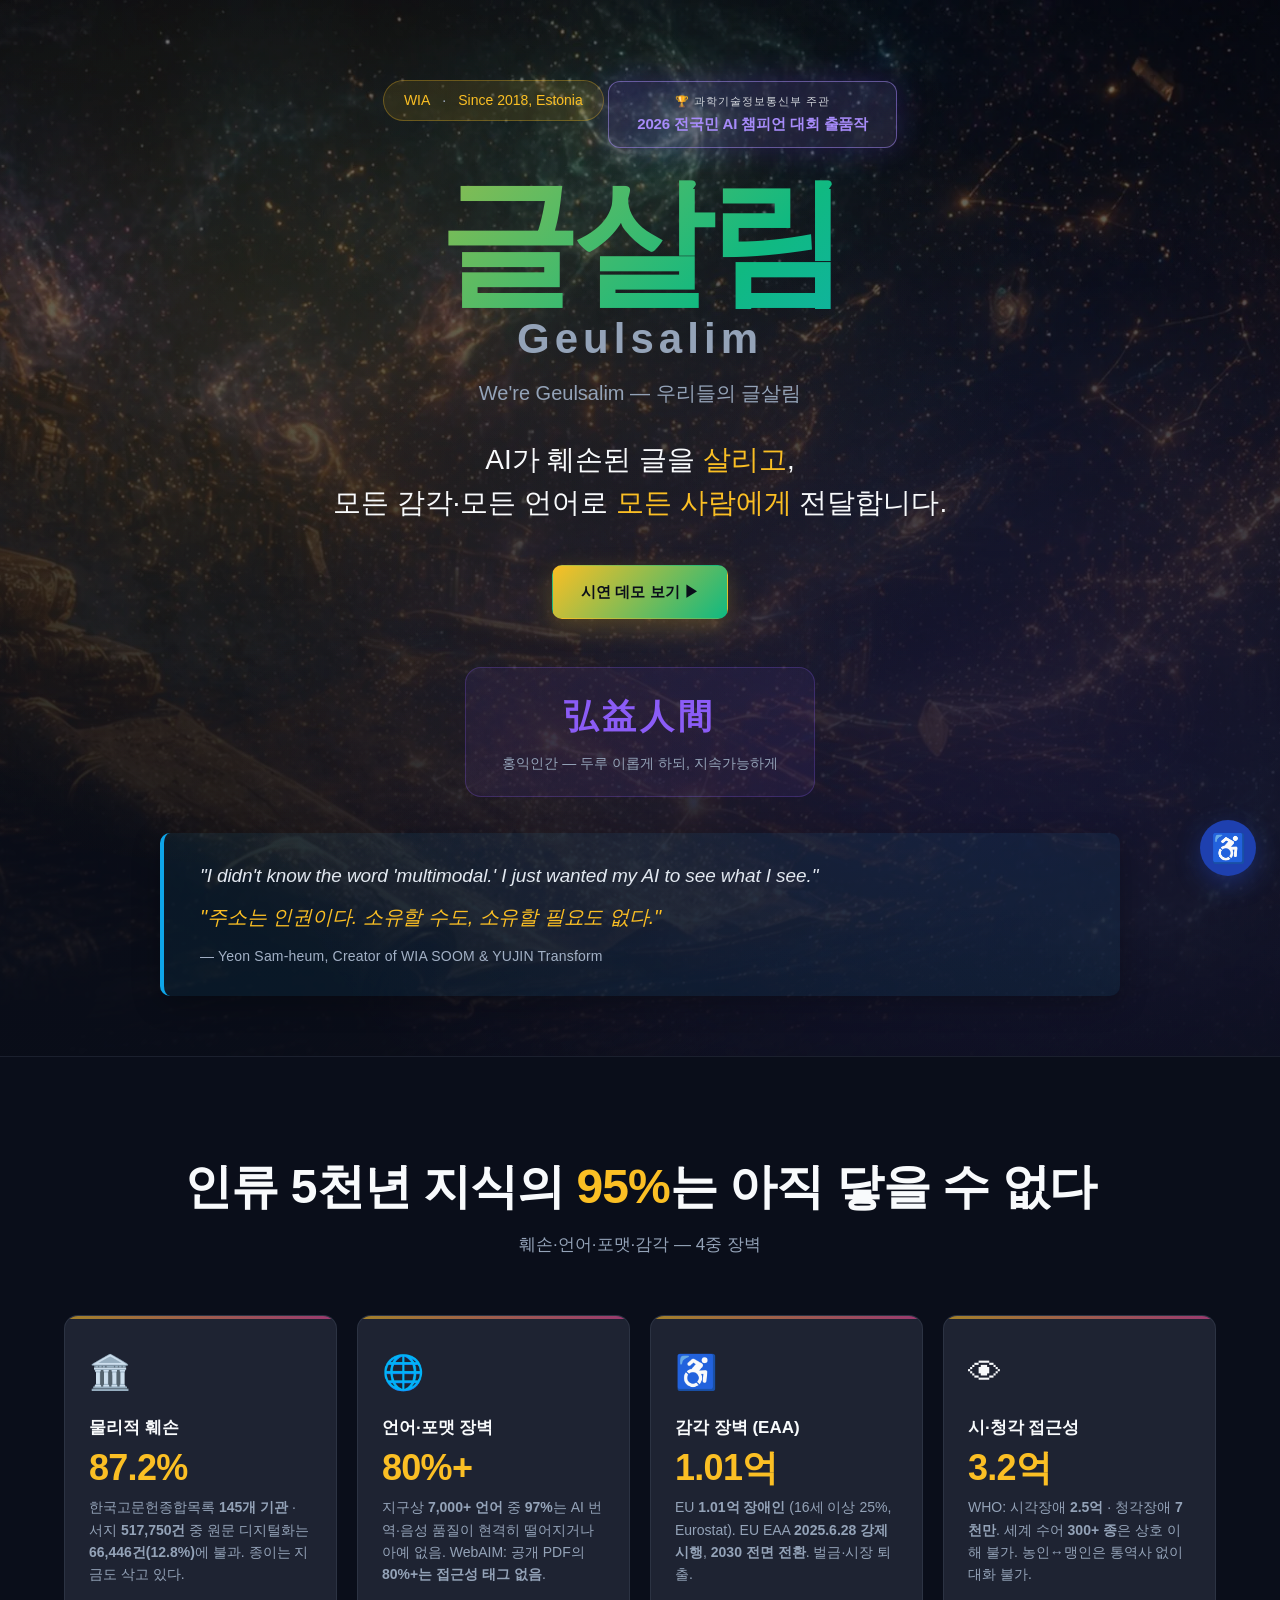
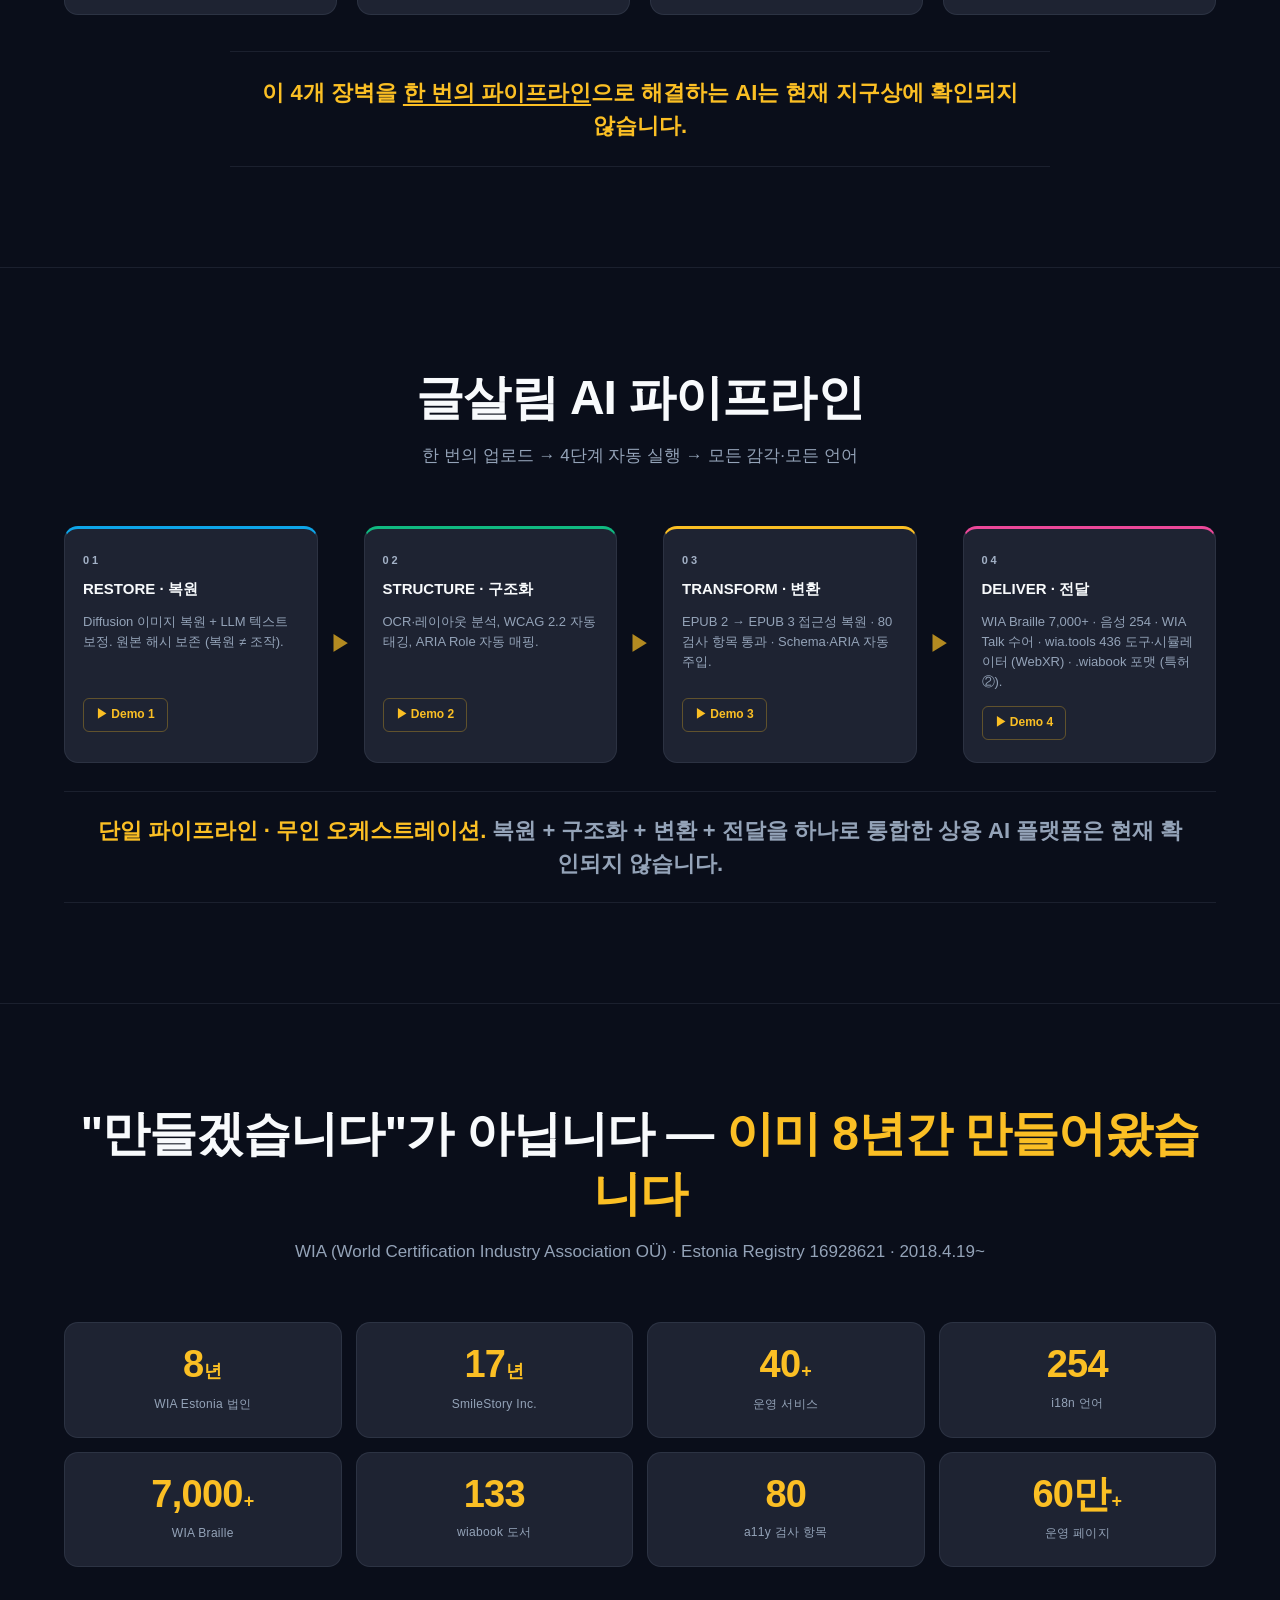
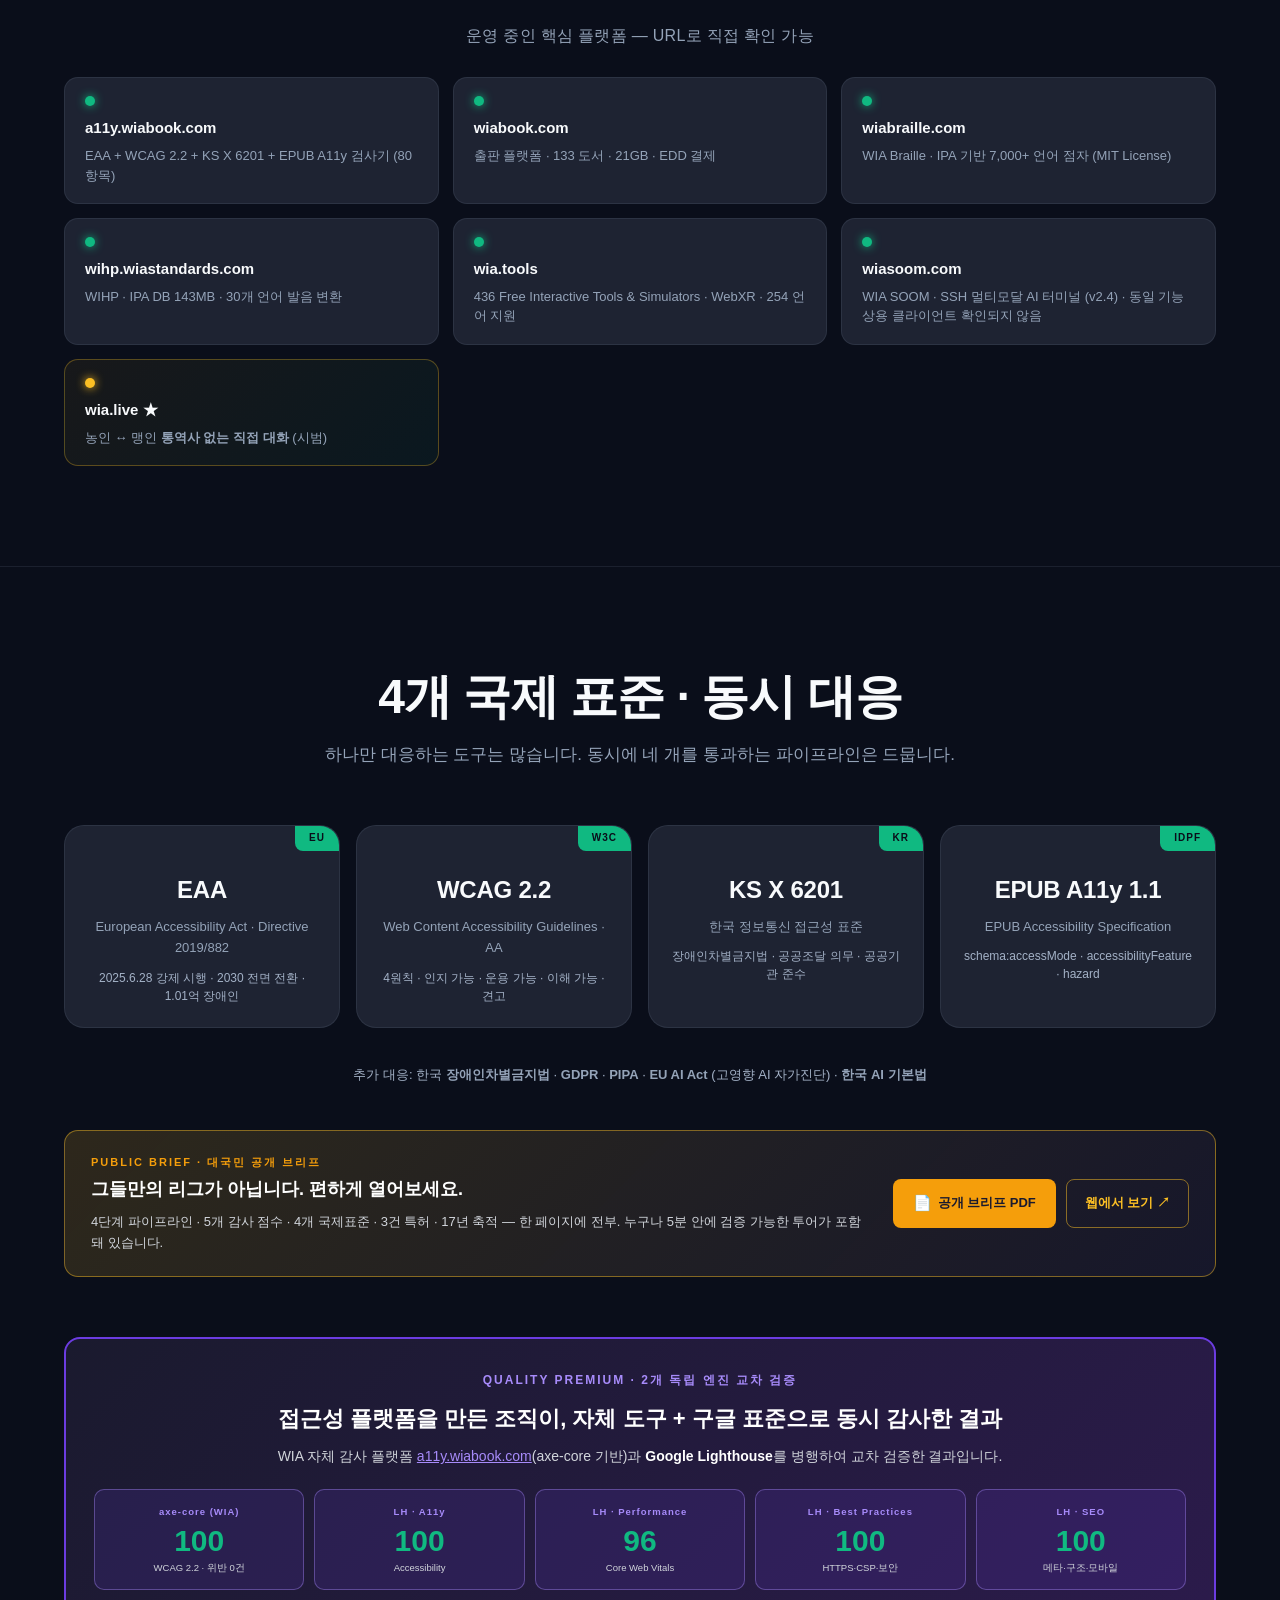
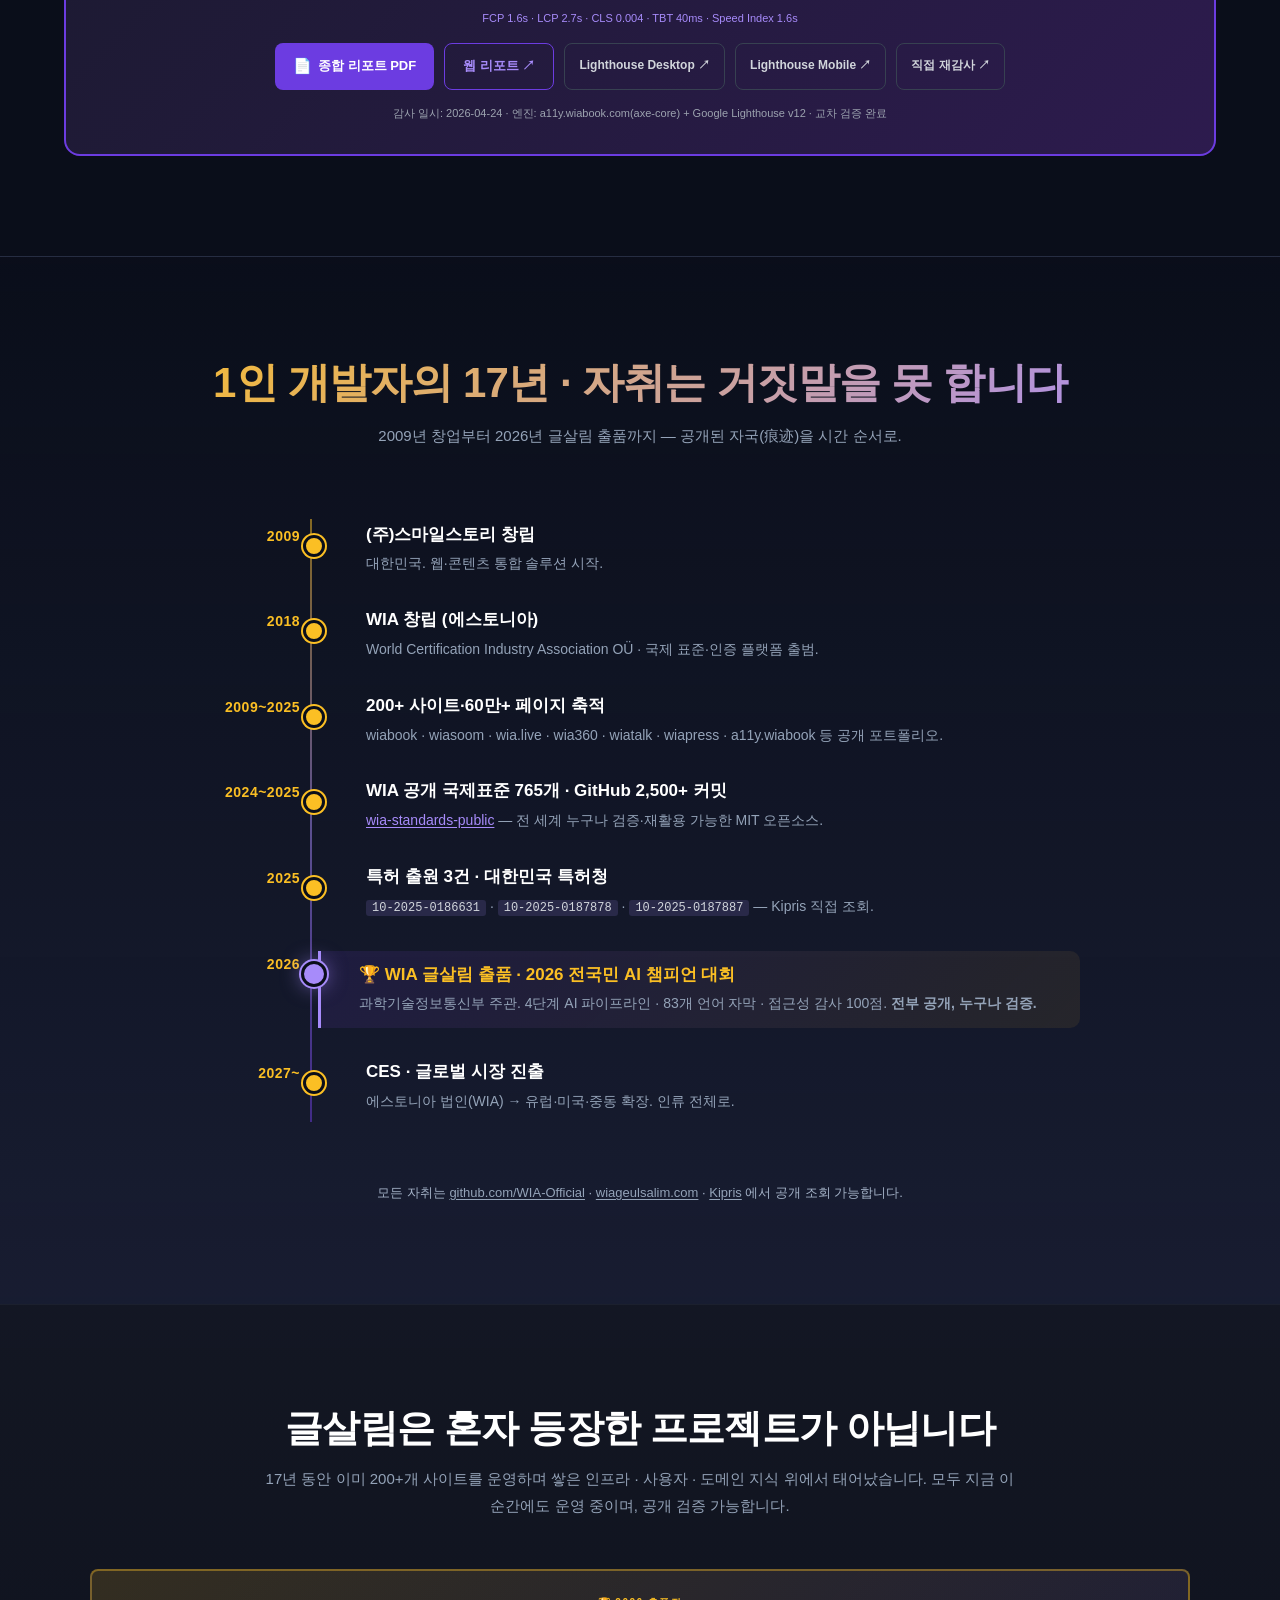
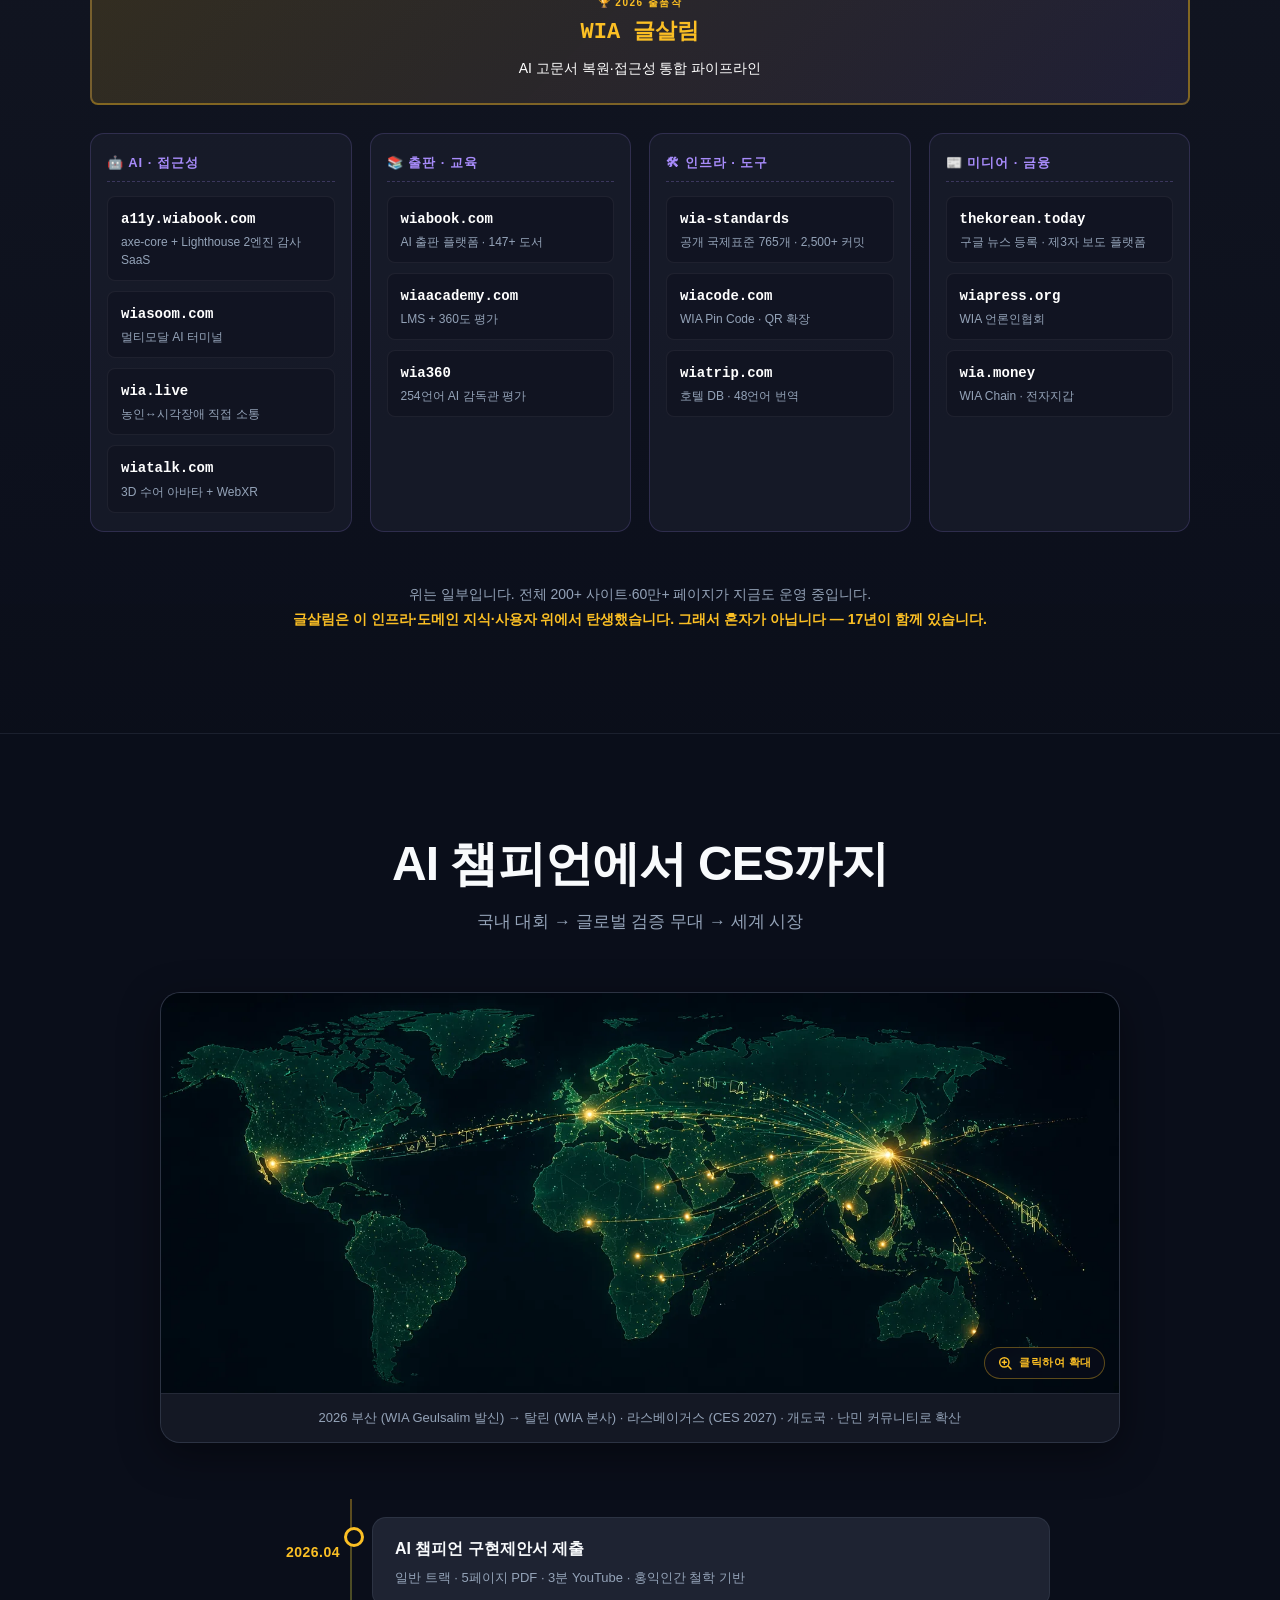
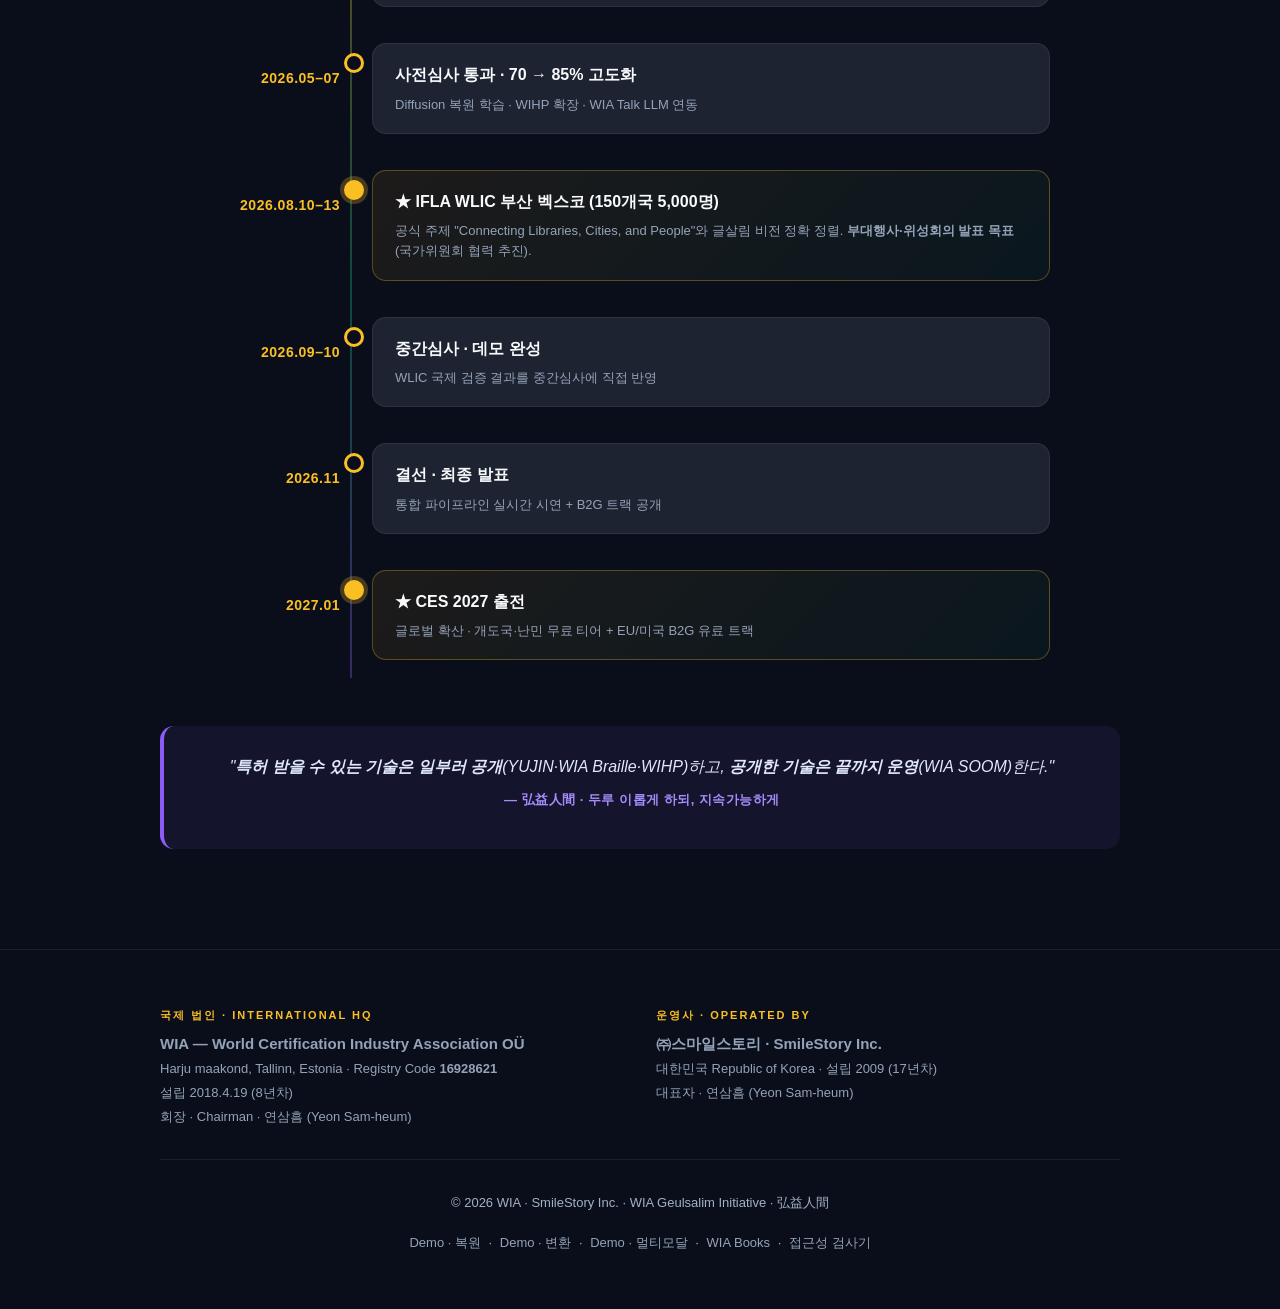
==== commit 1d9cc26e: "feat: 실운영 사이트 네트워크 섹션 추가 (1인 역전 카드) 200+ 사이트 중 대표 공개 사이트 13개를 4개 클러스터로 시각화: - AI·접근성 (a11y·wiasoom·w" ====
--- a/index.html
+++ b/index.html
@@ -613,6 +613,97 @@
     </section>
 
     <!-- ============================================ -->
+    <!-- SECTION 5c: NETWORK — 실운영 사이트 네트워크 -->
+    <!-- ============================================ -->
+    <section id="network" class="network" aria-label="실운영 사이트 네트워크">
+        <div class="container">
+            <h2>글살림은 혼자 등장한 프로젝트가 아닙니다</h2>
+            <p class="section-lead">17년 동안 이미 200+개 사이트를 운영하며 쌓은 인프라 · 사용자 · 도메인 지식 위에서 태어났습니다. 모두 지금 이 순간에도 운영 중이며, 공개 검증 가능합니다.</p>
+
+            <div class="network-grid">
+                <a href="https://wiageulsalim.com" class="net-node net-center" target="_self" rel="noopener">
+                    <div class="net-label">🏆 2026 출품작</div>
+                    <div class="net-name">WIA 글살림</div>
+                    <div class="net-desc">AI 고문서 복원·접근성 통합 파이프라인</div>
+                </a>
+
+                <div class="net-cluster net-cluster-ai">
+                    <div class="net-cluster-title">🤖 AI · 접근성</div>
+                    <a href="https://a11y.wiabook.com" class="net-node" target="_blank" rel="noopener">
+                        <div class="net-name">a11y.wiabook.com</div>
+                        <div class="net-desc">axe-core + Lighthouse 2엔진 감사 SaaS</div>
+                    </a>
+                    <a href="https://wiasoom.com" class="net-node" target="_blank" rel="noopener">
+                        <div class="net-name">wiasoom.com</div>
+                        <div class="net-desc">멀티모달 AI 터미널</div>
+                    </a>
+                    <a href="https://wia.live" class="net-node" target="_blank" rel="noopener">
+                        <div class="net-name">wia.live</div>
+                        <div class="net-desc">농인↔시각장애 직접 소통</div>
+                    </a>
+                    <a href="https://wiatalk.com" class="net-node" target="_blank" rel="noopener">
+                        <div class="net-name">wiatalk.com</div>
+                        <div class="net-desc">3D 수어 아바타 + WebXR</div>
+                    </a>
+                </div>
+
+                <div class="net-cluster net-cluster-publish">
+                    <div class="net-cluster-title">📚 출판 · 교육</div>
+                    <a href="https://wiabook.com" class="net-node" target="_blank" rel="noopener">
+                        <div class="net-name">wiabook.com</div>
+                        <div class="net-desc">AI 출판 플랫폼 · 147+ 도서</div>
+                    </a>
+                    <a href="https://wiaacademy.com" class="net-node" target="_blank" rel="noopener">
+                        <div class="net-name">wiaacademy.com</div>
+                        <div class="net-desc">LMS + 360도 평가</div>
+                    </a>
+                    <a href="https://wia360.wiaacademy.com" class="net-node" target="_blank" rel="noopener">
+                        <div class="net-name">wia360</div>
+                        <div class="net-desc">254언어 AI 감독관 평가</div>
+                    </a>
+                </div>
+
+                <div class="net-cluster net-cluster-infra">
+                    <div class="net-cluster-title">🛠 인프라 · 도구</div>
+                    <a href="https://github.com/WIA-Official/wia-standards-public" class="net-node" target="_blank" rel="noopener">
+                        <div class="net-name">wia-standards</div>
+                        <div class="net-desc">공개 국제표준 765개 · 2,500+ 커밋</div>
+                    </a>
+                    <a href="https://wiacode.com" class="net-node" target="_blank" rel="noopener">
+                        <div class="net-name">wiacode.com</div>
+                        <div class="net-desc">WIA Pin Code · QR 확장</div>
+                    </a>
+                    <a href="https://wiatrip.com" class="net-node" target="_blank" rel="noopener">
+                        <div class="net-name">wiatrip.com</div>
+                        <div class="net-desc">호텔 DB · 48언어 번역</div>
+                    </a>
+                </div>
+
+                <div class="net-cluster net-cluster-media">
+                    <div class="net-cluster-title">📰 미디어 · 금융</div>
+                    <a href="https://thekorean.today" class="net-node" target="_blank" rel="noopener">
+                        <div class="net-name">thekorean.today</div>
+                        <div class="net-desc">구글 뉴스 등록 · 제3자 보도 플랫폼</div>
+                    </a>
+                    <a href="https://wiapress.org" class="net-node" target="_blank" rel="noopener">
+                        <div class="net-name">wiapress.org</div>
+                        <div class="net-desc">WIA 언론인협회</div>
+                    </a>
+                    <a href="https://wia.money" class="net-node" target="_blank" rel="noopener">
+                        <div class="net-name">wia.money</div>
+                        <div class="net-desc">WIA Chain · 전자지갑</div>
+                    </a>
+                </div>
+            </div>
+
+            <p class="network-footnote">
+                위는 일부입니다. 전체 200+ 사이트·60만+ 페이지가 지금도 운영 중입니다. <br>
+                <strong>글살림은 이 인프라·도메인 지식·사용자 위에서 탄생했습니다. 그래서 혼자가 아닙니다 — 17년이 함께 있습니다.</strong>
+            </p>
+        </div>
+    </section>
+
+    <!-- ============================================ -->
     <!-- SECTION 6: VISION - CES 2027 로드맵 -->
     <!-- ============================================ -->
     <section id="vision" class="vision">
--- a/assets/css/main.css
+++ b/assets/css/main.css
@@ -715,6 +715,125 @@
     color: var(--text-secondary);
     text-decoration: underline;
     text-underline-offset: 2px;
+}
+
+/* ============================================
+   NETWORK GRID — 실운영 사이트
+   ============================================ */
+.network {
+    padding: 100px 0;
+    background: linear-gradient(180deg, rgba(20,24,36,0.9), rgba(10,14,26,0.95));
+}
+.network h2 {
+    font-size: clamp(26px, 3.6vw, 38px);
+    font-weight: 900;
+    text-align: center;
+    margin-bottom: 14px;
+    color: #fff;
+}
+.network .section-lead {
+    text-align: center;
+    font-size: 15px;
+    color: var(--text-secondary);
+    max-width: 760px;
+    margin: 0 auto 50px;
+    line-height: 1.75;
+}
+.network-grid {
+    display: grid;
+    grid-template-columns: repeat(auto-fit, minmax(260px, 1fr));
+    gap: 18px;
+    max-width: 1100px;
+    margin: 0 auto;
+}
+.net-cluster {
+    background: rgba(30,35,50,0.5);
+    border: 1px solid rgba(167,139,250,0.18);
+    border-radius: 14px;
+    padding: 18px 16px;
+    display: flex;
+    flex-direction: column;
+    gap: 10px;
+    transition: border-color 0.3s, transform 0.3s;
+}
+.net-cluster:hover { border-color: rgba(167,139,250,0.5); }
+.net-cluster-title {
+    font-size: 13px;
+    font-weight: 800;
+    color: #a78bfa;
+    letter-spacing: 1px;
+    margin-bottom: 4px;
+    padding-bottom: 8px;
+    border-bottom: 1px dashed rgba(167,139,250,0.25);
+}
+.net-node {
+    display: block;
+    background: rgba(15,18,30,0.6);
+    border: 1px solid rgba(255,255,255,0.06);
+    border-radius: 8px;
+    padding: 11px 13px;
+    text-decoration: none;
+    transition: background 0.2s, border-color 0.2s, transform 0.2s;
+}
+.net-node:hover {
+    background: rgba(108,60,225,0.12);
+    border-color: rgba(167,139,250,0.5);
+    transform: translateY(-1px);
+}
+.net-node .net-name {
+    font-size: 14px;
+    font-weight: 800;
+    color: #fff;
+    margin-bottom: 2px;
+    font-family: 'SF Mono', monospace, 'Noto Sans KR';
+}
+.net-node .net-desc {
+    font-size: 12px;
+    color: var(--text-secondary);
+    line-height: 1.5;
+}
+.net-node .net-label {
+    font-size: 10px;
+    color: #fbbf24;
+    font-weight: 700;
+    letter-spacing: 1.5px;
+    margin-bottom: 4px;
+}
+.net-center {
+    grid-column: 1 / -1;
+    background: linear-gradient(135deg, rgba(251,191,36,0.15), rgba(167,139,250,0.1));
+    border: 2px solid rgba(251,191,36,0.4);
+    text-align: center;
+    padding: 24px 20px;
+    margin-bottom: 10px;
+}
+.net-center .net-name {
+    font-size: 22px;
+    color: #fbbf24;
+    margin-bottom: 6px;
+}
+.net-center .net-desc {
+    font-size: 14px;
+    color: #fff;
+}
+.net-center:hover {
+    background: linear-gradient(135deg, rgba(251,191,36,0.2), rgba(167,139,250,0.15));
+    border-color: rgba(251,191,36,0.7);
+}
+.network-footnote {
+    text-align: center;
+    font-size: 14px;
+    color: var(--text-secondary);
+    max-width: 760px;
+    margin: 50px auto 0;
+    line-height: 1.85;
+}
+.network-footnote strong {
+    color: #fbbf24;
+    font-weight: 700;
+}
+@media (max-width: 720px) {
+    .network-grid { grid-template-columns: 1fr; }
 }
 @media (max-width: 640px) {
     .heritage-timeline::before { left: 20px; }
